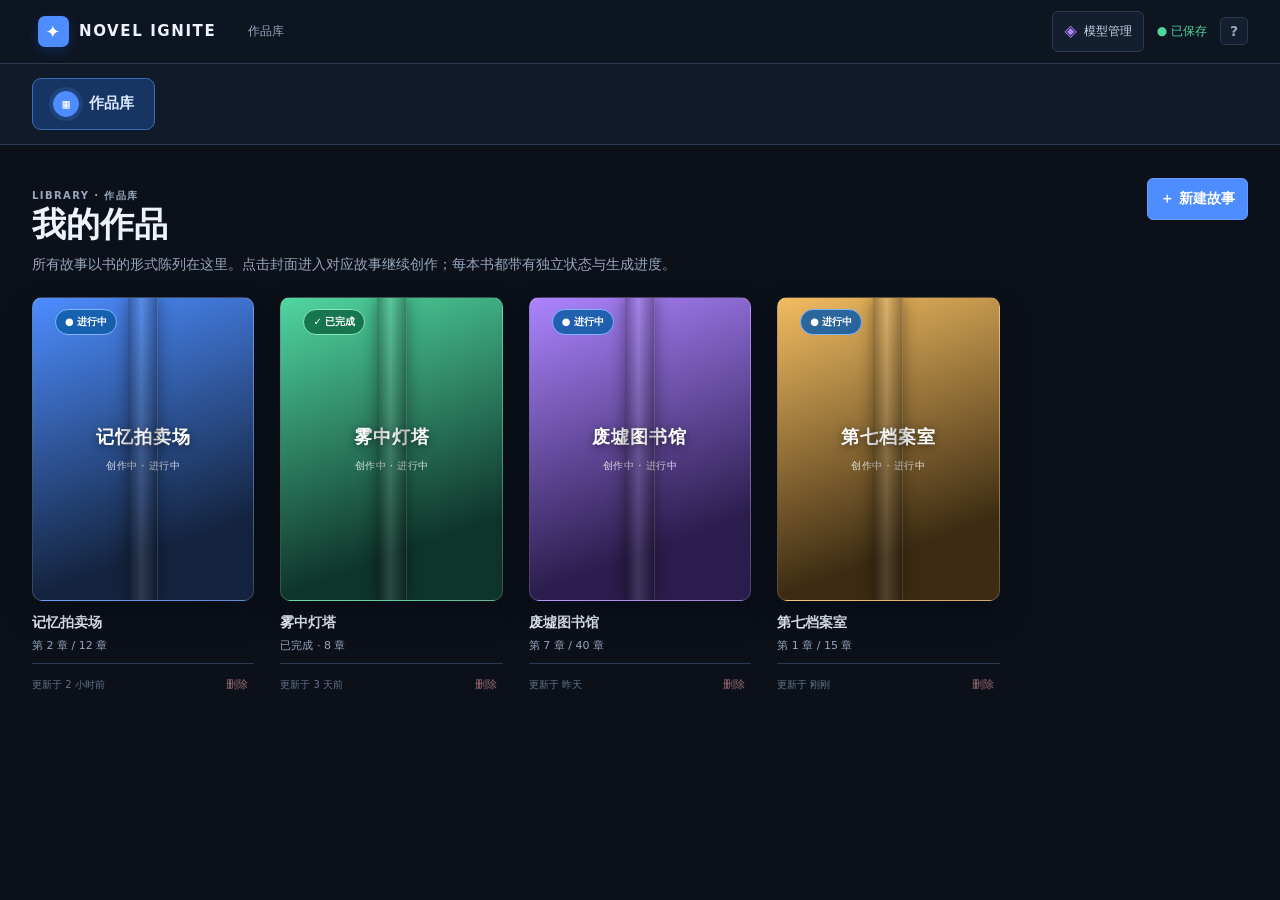
==== prototype/index.html @ aa2e162f "优化实体书分页：调整字符容量计算匹配放大后的书页尺寸" ====
<!doctype html>
<html lang="zh-CN">
<head>
  <meta charset="utf-8">
  <meta name="viewport" content="width=device-width, initial-scale=1">
  <meta name="color-scheme" content="dark">
  <title>Novel Ignite · MVP 交互原型</title>
  <link rel="stylesheet" href="styles.css?v=20260816ai">
  <style>
    /* Paper book critical layout: kept inline so legacy stylesheet rules cannot collapse it. */
    #book .paper-book{position:relative;width:1320px!important;height:930px!important;max-width:none!important;perspective:1400px;font-size:var(--bs-font-size,19px);line-height:var(--bs-line-height,1.8);font-family:var(--bs-font-family,"Songti SC",serif);user-select:none;background:#151a21}
    #book .book-shell{padding:32px!important;width:auto!important;box-sizing:border-box!important}
    #book .book-stage{width:100%!important;display:flex;flex-direction:column;align-items:center;gap:18px;min-width:0}
    .book-page-left,.book-page-right{position:absolute;top:0;bottom:0;width:50%;overflow:hidden;cursor:pointer;box-shadow:0 0 18px rgba(0,0,0,.18)}
    .book-page-left{left:0;background:linear-gradient(90deg,var(--paper-edge),var(--paper) 26%);border-radius:4px 0 0 4px}
    .book-page-right{right:0;background:linear-gradient(270deg,var(--paper-edge),var(--paper) 26%);border-radius:0 4px 4px 0}
    .book-spine{position:absolute;left:50%;top:0;bottom:0;width:30px;transform:translateX(-50%);z-index:5;background:linear-gradient(90deg,rgba(0,0,0,.28),rgba(255,255,255,.10) 46%,rgba(0,0,0,.28));box-shadow:0 0 16px rgba(0,0,0,.4);pointer-events:none}
    .book-flip{position:absolute;top:0;bottom:0;left:50%;width:50%;transform-origin:left center;transform-style:preserve-3d;opacity:0;pointer-events:none;z-index:6;overflow:hidden;border-radius:0 4px 4px 0}
    .book-flip.flip-next,.book-flip.flip-prev{opacity:1}.book-flip.turning{transition:transform .95s cubic-bezier(.32,.1,.18,1)}.book-flip.flip-next.turning{transform:rotateY(-178deg)}.book-flip.flip-prev.turning{transform:rotateY(178deg)}
    .book-flip .flip-front,.book-flip .flip-back{position:absolute;inset:0;backface-visibility:hidden;-webkit-backface-visibility:hidden}.book-flip .flip-back{transform:rotateY(180deg);background:var(--paper);box-shadow:inset 0 0 40px rgba(0,0,0,.12)}
    .sheet-page{position:relative;height:100%;box-sizing:border-box;padding:96px 54px 56px;color:var(--ink);background:radial-gradient(circle at 18% 24%,var(--halo) 0,transparent 42%),radial-gradient(circle at 82% 78%,var(--halo) 0,transparent 40%),repeating-linear-gradient(0deg,rgba(0,0,0,.012) 0 1px,transparent 1px 3px),var(--paper);overflow:hidden;white-space:normal}
    .sheet-page p{margin:0;white-space:pre-wrap;word-break:break-word}.sheet-page.chapter-page{display:flex;flex-direction:column;align-items:center;justify-content:center;text-align:center;gap:16px}.sheet-page.chapter-page .page-chapter-no{font-size:14px;letter-spacing:6px;color:var(--accent)}.sheet-page.chapter-page h1{font-size:34px;margin:0;font-family:"KaiTi","STKaiti","Songti SC",serif;letter-spacing:3px}.sheet-page.prose-page h4.page-scene-title{margin:0 0 4px;font-size:1.05em;color:var(--accent);letter-spacing:2px}.sheet-page.prose-page p.page-scene-sub{margin:0 0 18px;font-size:.8em;opacity:.75}.sheet-page.prose-page>p{text-indent:2em;text-align:justify}
    .sheet-page.book-blank,.sheet-page.book-empty{display:flex;align-items:center;justify-content:center;text-align:center;padding:48px;font-size:15px;opacity:.75}
    @media (max-width:1180px){.paper-book{width:1140px!important;height:840px!important}}@media (max-width:980px){.paper-book{width:92vw!important;height:calc(92vw * .705)}}
    /* Refined paper-book experience: visually independent from the app's dark workspace. */
    #book .book-layout{--paper:#f5eedc;--paper-deep:#dfcfac;--paper-edge:#cbb88e;--paper-ink:#3e3323;--paper-accent:#8c6841;--paper-shadow:rgba(46,32,16,.30);display:grid;grid-template-columns:208px minmax(0,1fr);gap:28px;align-items:start;max-width:1860px;margin:0 auto;padding:12px 4px 36px}
    #book .book-layout.theme-parch{--paper:#ead4aa;--paper-deep:#d6b77f;--paper-edge:#b89258;--paper-ink:#47331d;--paper-accent:#87582b}
    #book .book-layout.theme-rice{--paper:#fbf8ef;--paper-deep:#e9e2d1;--paper-edge:#d5cbb5;--paper-ink:#3d3930;--paper-accent:#81735f}
    #book .book-layout.theme-celadon{--paper:#e8efe5;--paper-deep:#d2dfd2;--paper-edge:#afc6b3;--paper-ink:#2f4038;--paper-accent:#577665}
    #book .book-layout.theme-night{--paper:#202938;--paper-deep:#151d2a;--paper-edge:#39485c;--paper-ink:#e3e8f0;--paper-accent:#9eb5ce}
    #book .book-toc{position:sticky;top:18px;background:linear-gradient(135deg,var(--paper),var(--paper-deep));color:var(--paper-ink);border:3px double var(--paper-accent);border-radius:5px;padding:18px 14px;box-shadow:5px 8px 20px var(--paper-shadow),inset 0 0 28px rgba(119,87,41,.10)}
    #book .book-toc-head{display:flex;align-items:center;justify-content:space-between;border-bottom:1px solid color-mix(in srgb,var(--paper-accent) 65%,transparent);padding:2px 4px 12px;margin-bottom:8px;font-family:"KaiTi","STKaiti","Songti SC",serif}#book .book-toc-head span{font-size:21px;letter-spacing:8px;font-weight:700;color:var(--paper-accent)}#book .book-toc-head b,#book .book-toc-foot{color:var(--paper-ink);opacity:.7}
    #book .book-toc-list{max-height:calc(100vh - 270px);overflow:auto}#book .book-toc-row{display:flex;gap:7px;width:100%;padding:10px 3px;background:transparent;border:0;border-bottom:1px dashed color-mix(in srgb,var(--paper-accent) 50%,transparent);color:var(--paper-ink);font-family:"KaiTi","STKaiti","Songti SC",serif;text-align:left;cursor:pointer}#book .book-toc-row:hover{background:color-mix(in srgb,var(--paper-accent) 10%,transparent)}#book .book-toc-title{font-size:14px;overflow:hidden;text-overflow:ellipsis;white-space:nowrap}#book .book-toc-no,#book .book-toc-dot{color:var(--paper-accent)}
    #book .book-stage{display:flex;flex-direction:column;align-items:center;gap:18px;min-width:0;width:100%}#book .book-shell{padding:32px!important;background:linear-gradient(160deg,#1c2740,#101829)!important;border:1px solid #2b3a51!important;border-radius:16px!important;box-shadow:0 24px 60px rgba(0,0,0,.55),inset 0 1px 0 rgba(255,255,255,.05)!important;box-sizing:border-box!important;width:100%!important}
    #book .paper-book{position:relative;width:1320px!important;height:930px!important;max-width:none!important;perspective:1400px;font-size:var(--bs-font-size,19px);line-height:var(--bs-line-height,1.8);font-family:var(--bs-font-family,"Songti SC",serif);user-select:none;background:#151a21}#book .book-page-left,#book .book-page-right{position:absolute;top:0;bottom:0;width:50%;overflow:hidden;cursor:pointer;box-shadow:0 0 24px rgba(0,0,0,.2)}#book .book-page-left{left:0;background:linear-gradient(90deg,var(--paper-edge),var(--paper) 22%);border-radius:7px 0 0 7px}#book .book-page-right{right:0;background:linear-gradient(270deg,var(--paper-edge),var(--paper) 22%);border-radius:0 7px 7px 0}
    #book .book-spine{position:absolute;z-index:4;left:50%;top:0;bottom:0;width:38px;transform:translateX(-50%);background:linear-gradient(90deg,rgba(51,35,16,.50),rgba(255,255,255,.18) 48%,rgba(51,35,16,.50));box-shadow:0 0 16px rgba(0,0,0,.45);pointer-events:none}
    #book .sheet-page{height:100%;box-sizing:border-box;padding:104px 62px 70px;color:var(--paper-ink);background:radial-gradient(ellipse at 18% 12%,rgba(255,255,255,.72),transparent 38%),radial-gradient(ellipse at 82% 86%,rgba(157,122,69,.10),transparent 42%),repeating-linear-gradient(0deg,rgba(111,84,41,.026) 0 1px,transparent 1px 4px),var(--paper);overflow:hidden}#book .book-page-left .sheet-page{background:radial-gradient(ellipse at 82% 12%,rgba(255,255,255,.62),transparent 38%),radial-gradient(ellipse at 18% 86%,rgba(157,122,69,.12),transparent 42%),repeating-linear-gradient(0deg,rgba(111,84,41,.026) 0 1px,transparent 1px 4px),var(--paper)}#book .sheet-page p{margin:0;white-space:pre-wrap;word-break:break-word}#book .sheet-page.prose-page>p{text-indent:2em;text-align:justify;letter-spacing:.015em}#book .sheet-page.chapter-page{display:flex;align-items:center;justify-content:center;flex-direction:column;text-align:center;gap:18px}#book .sheet-page.chapter-page h1{font-family:"KaiTi","STKaiti","Songti SC",serif;font-size:38px;letter-spacing:6px;color:var(--paper-ink)}#book .page-chapter-no,#book .page-scene-title{color:var(--paper-accent)}
    #book .book-flip{position:absolute;right:0;bottom:0;left:auto;top:auto;width:0;height:0;z-index:8;opacity:0;pointer-events:none;border-style:solid;border-width:0 0 0 0;border-color:transparent;filter:drop-shadow(-10px -8px 10px rgba(0,0,0,.28))}#book .book-flip.flip-next{opacity:1;border-width:0 0 0 0}#book .book-flip.flip-prev{opacity:1;left:0;right:auto}#book .book-flip.turning{animation:paper-corner-next .62s ease-out forwards}#book .book-flip.flip-prev.turning{animation:paper-corner-prev .62s ease-out forwards}@keyframes paper-corner-next{0%{border-width:0 0 0 0;opacity:0}25%{border-width:0 0 105px 135px;border-color:transparent transparent var(--paper-deep) transparent;opacity:1}100%{border-width:0 0 0 0;opacity:0}}@keyframes paper-corner-prev{0%{border-width:0 0 0 0;opacity:0}25%{border-width:0 135px 105px 0;border-color:transparent transparent var(--paper-deep) transparent;opacity:1}100%{border-width:0 0 0 0;opacity:0}}
    #book .book-indicator{color:#aebdca;font-size:13px}#book .book-nav{display:flex;gap:12px}#book .book-settings{width:min(1600px,100%);box-sizing:border-box;display:flex;flex-wrap:wrap;justify-content:center;gap:12px 22px;padding:15px 18px;border:1px solid #35465b;background:#121c2a;border-radius:12px}#book .book-setting-row{display:flex;align-items:center;gap:8px}#book .book-setting-row>span{color:#a8b9c9;font-size:12px}#book .book-opt-group{display:flex;gap:3px;padding:3px;background:#0d1520;border:1px solid #344254;border-radius:7px}#book .book-opt-group button{border:0;border-radius:5px;background:transparent;color:#b7c4d0;padding:5px 9px;cursor:pointer}#book .book-opt-group button.active{background:#35669e;color:#fff}
    @media(max-width:1050px){#book .book-layout{grid-template-columns:1fr}#book .book-toc{position:static}#book .paper-book{height:calc(min(100vw - 80px,1515px) * .693)}}
  </style>
</head>
<body>
  <div class="app-shell">
    <header class="topbar">
      <div class="topbar-left">
        <button class="brand" type="button" data-nav="works" aria-label="Novel Ignite 首页"><span class="brand-mark">✦</span><span>NOVEL IGNITE</span></button>
        <div class="crumb" id="crumb"><span>作品库</span></div>
      </div>
      <div class="top-actions"><button class="model-shortcut" type="button" data-nav="models"><span>◈</span>模型管理</button><span class="save-state" id="save-state">● 已保存</span><button class="icon-button" type="button" aria-label="帮助" data-toast="本原型演示作品库、作者确认、顺序生成与状态更新；所有内容均为模拟数据。">?</button></div>
    </header>

    <nav class="stepbar library-only" id="stepbar" aria-label="创作流程">
      <button class="step active" type="button" data-nav="works"><span>▦</span><b>作品库</b></button><i class="flow-arrow">→</i>
      <button class="step flow-step" type="button" data-nav="idea"><span>1</span><b>创意</b></button><i class="flow-arrow">→</i>
      <button class="step flow-step" type="button" data-nav="concept"><span>2</span><b>概念</b></button><i class="flow-arrow">→</i>
      <button class="step flow-step" type="button" data-nav="blueprint"><span>3</span><b>蓝图</b></button><i class="flow-arrow">→</i>
      <button class="step flow-step" type="button" data-nav="chapters"><span>4</span><b>章节</b></button><i class="flow-arrow">→</i>
      <button class="step flow-step" type="button" data-nav="workspace"><span>5</span><b>工作台</b></button><i class="flow-arrow">→</i>
      <button class="step flow-step" type="button" data-nav="read"><span>6</span><b>阅读</b></button><i class="flow-arrow">→</i>
      <button class="step flow-step" type="button" data-nav="cover" data-skip="1" title="可跳过，可随时补充"><span>7</span><b>封面</b></button><i class="flow-arrow">→</i>
      <button class="step flow-step" type="button" data-nav="book"><span>8</span><b>实体书</b></button>
    </nav>

    <main class="main-area">

      <div class="screens">
        <section class="screen active" id="works">
          <div class="page-heading"><div><p class="eyebrow">LIBRARY · 作品库</p><h1>我的作品</h1><p>所有故事以书的形式陈列在这里。点击封面进入对应故事继续创作；每本书都带有独立状态与生成进度。</p></div><div class="heading-actions"><button class="primary-button" type="button" id="new-book">＋ 新建故事</button></div></div>
          <div class="book-grid" id="book-grid"></div>
        </section>

        <section class="screen" id="idea">
          <div class="page-heading"><div><p class="eyebrow">STEP 01 · AUTHOR INTENT</p><h1>创作意图</h1><p>写下主题、冲突、人物、世界或任何尚未成形的片段。原始创意会始终保留，AI 只能在其基础上提出建议。</p></div><div class="heading-actions" id="idea-actions"><button class="config-button" type="button" data-config>⚙ 生成设置</button><button class="primary-button" type="button" id="generate-concept">AI生成概念 <span>→</span></button></div></div>
          <div class="idea-layout">
            <article class="idea-card panel"><div class="card-header"><div><h2>你的创作意图</h2><p id="idea-status">一句话也好，一页设想也好。</p></div><span class="tag" id="idea-tag">作者原文 · 可编辑</span></div>
              <textarea id="idea-input" maxlength="2000" placeholder="一句话也好，一页设想也好。例如：一个老木匠独自住在沙漠边缘，每天雕刻一座永远不会响的钟……" aria-label="创作意图"></textarea>
              <div class="input-footer"><span id="idea-count">69 / 2,000</span><button class="write-tips-button" type="button" id="show-write-tips">✍ 写法提示</button></div>
              <div class="idea-actions"><p><span class="info-dot">i</span>后续 AI 生成不会覆盖这段原始创意。</p></div>
            </article>
            <aside class="tips-panel panel"><p class="eyebrow">创作提示</p><h3>不知道如何开头？</h3><div class="prompt-tip"><span>◎</span><p>“一位角色最害怕失去什么？”</p></div><div class="prompt-tip"><span>◎</span><p>“这个世界中最不寻常的规则是什么？”</p></div><div class="prompt-tip"><span>◎</span><p>“故事结尾要留下怎样的余韵？”</p></div><div class="privacy-note"><span>◈</span><p><b>作者掌控</b><br>AI 输出均为候选，需明确确认或应用后才会成为故事事实。</p></div></aside>
          </div>
        </section>

        <section class="screen" id="concept">
          <div class="page-heading"><div><p class="eyebrow">STEP 02 · STORY CONCEPT</p><h1>故事概念</h1><p>AI 对原始意图给出的结构化候选。编辑、锁定你在意的字段，再确认进入全局蓝图。</p></div><div class="heading-actions"><button class="config-button" type="button" data-config>⚙ 生成设置</button><button class="secondary-button" type="button" id="re-generate-concept" data-loading="重新生成概念">↻ 重新生成</button><button class="primary-button" type="button" id="confirm-concept">确认概念并生成蓝图 →</button></div></div>
          <div class="candidate-banner"><span>✦</span><div><b id="concept-version">AI 候选 · v1</b><small id="concept-stage-note">由配置模型生成 · 尚未确认</small></div><button class="text-button" type="button" data-toast="候选版本已保留。原型中可直接编辑字段后确认。">查看生成记录</button></div>
          <div class="concept-grid"><article class="panel"><div class="section-title"><h2>基础信息</h2><span>可编辑 · 可锁定</span></div><div class="field-grid"><label class="form-field"><span>故事类型<button class="lock" type="button">🔓 锁定</button></span><input id="concept-genre" placeholder="点击「AI生成概念」后由模型生成" /></label><label class="form-field"><span>叙事视角<button class="lock" type="button">🔓 锁定</button></span><input id="concept-viewpoint" placeholder="由模型根据创意生成" /></label><label class="form-field"><span>写作风格</span><input id="concept-style" placeholder="由模型根据创意生成" /></label><label class="form-field"><span>预计长度</span><input id="concept-length" placeholder="由模型根据创意生成" /></label></div></article><article class="panel concept-summary"><div class="section-title"><h2>故事简介</h2><span class="tag purple">建议</span></div><textarea id="concept-summary" placeholder="AI 将根据你的创意生成故事简介。"></textarea></article><article class="panel"><div class="section-title"><h2>核心主题</h2><button class="lock" type="button">🔓 锁定</button></div><p id="concept-theme" class="editable-copy" contenteditable="true"></p></article><article class="panel"><div class="section-title"><h2>主要冲突与卖点</h2><span class="tag">结构化建议</span></div><ul id="concept-selling-points" class="check-list"></ul></article></div>
        </section>

        <section class="screen" id="blueprint">
          <div class="page-heading"><div><p class="eyebrow">STEP 03 · STORY BLUEPRINT</p><h1>故事蓝图</h1><p>全局稳定设定与当前 Living State 分层展示。静态设定不会被章节计划或未来内容伪装成事实。</p></div><div class="heading-actions"><span id="blueprint-stage-note" class="tag purple">AI 候选 · 尚未确认</span><button class="config-button" type="button" data-config>⚙ 生成设置</button><button class="secondary-button" type="button" id="generate-blueprint">↻ 生成候选</button><button class="primary-button" type="button" id="confirm-blueprint">确认蓝图并规划章节 →</button><button class="primary-button" type="button" id="to-chapters" style="display:none">进入章节规划 →</button></div></div>
          <div class="blueprint-layout"><nav class="blueprint-nav panel"><p>STORY BLUEPRINT</p><button class="blueprint-tab active" type="button" data-blueprint="characters">人物 <span>3</span></button><button class="blueprint-tab" type="button" data-blueprint="world">世界 <span>4</span></button><button class="blueprint-tab" type="button" data-blueprint="timeline">初始时间线 <span>3</span></button><button class="blueprint-tab" type="button" data-blueprint="arc">故事弧 <span>3</span></button><hr><small>动态状态 · 独立投影</small><button class="blueprint-tab" type="button" data-blueprint="living">Living State <span class="green-dot">●</span></button></nav>
            <div class="blueprint-content" id="blueprint-content"></div>
          </div>
        </section>

        <section class="screen" id="chapters">
          <div class="page-heading"><div><p class="eyebrow">STEP 04 · CHAPTER PLAN</p><h1>章节规划</h1><p>章节是故事状态的版本节点。现在只激活第 1 章，后续章节可查看雏形但不能跳跃写作。</p></div><div class="heading-actions"><span id="chapter-plan-note" class="tag purple">等待蓝图确认</span><button class="config-button" type="button" data-config>⚙ 生成设置</button><button class="secondary-button" type="button" id="generate-chapter-plan">↻ 生成章节雏形</button><button class="primary-button" type="button" id="open-workspace">进入当前章节工作台 →</button></div></div>
          <div class="chapter-summary"><div><b>12 章</b><span>·</span>第一阶段「身份谜题」</div><div><span class="tag blue">第 1 章已激活</span><span class="tag">后序章节可演化</span></div></div>
          <div class="chapter-grid" id="chapter-grid"></div>
          <div class="rule-callout"><span>i</span><p><b>顺序保护：</b>第 1 章完成、Chapter Delta 经作者确认后，系统才会构建第 2 章的 State Snapshot 并激活它。雏形计划不是已发生的事实。</p></div>
        </section>

        <section class="screen" id="workspace">
          <div class="workspace-heading"><div><p class="eyebrow">STEP 05 · CHAPTER WORKSPACE</p><div class="title-with-actions"><h1>Chapter · 章节工作台</h1><button class="primary-button" type="button" id="complete-chapter">一键生成整个章节</button><button class="config-button" type="button" data-config>⚙ 生成设置</button></div><p>在一个页面中完成 Context、Scene、Beat、正文、Delta 和状态检查。</p></div></div>
          <div class="workspace-grid"><aside class="scene-rail panel"><div class="rail-head"><b>CHAPTER</b><span class="tag blue">未解锁</span><h3>章节工作台</h3><p>进入当前章节后显示真实目标。</p></div><div class="scene-items" id="scene-items"></div><div class="rail-footer"><button class="text-button" type="button" id="show-context">▣ 查看 Chapter Context</button></div></aside>
            <section class="editor-panel panel"><div class="editor-meta"><span>Chapter / <b id="active-scene-label">Scene</b></span><span id="editor-status" class="tag blue">等待加载</span></div><div id="scene-content"></div></section>
            <aside class="status-rail panel"><div class="status-title"><div><p>STORY STATE</p><h3>当前状态</h3></div><button class="icon-button" type="button" id="open-state" aria-label="展开状态">↗</button></div><div class="state-status"><span class="ok">✓</span><div><b>State Snapshot</b><small id="snapshot-status">有效 · Chapter 01 入口</small></div></div><div class="state-status"><span class="ok">✓</span><div><b>Scene 进度</b><small id="scene-status">尚无场景计划</small></div></div><div class="state-status"><span class="warn">!</span><div><b>候选 Delta</b><small id="delta-count">0 条 · 待确认</small></div></div><div class="state-status"><span class="warn">!</span><div><b>一致性检查</b><small id="issue-count">0 条提醒 · 不阻止写作</small></div></div><button class="full-width secondary-button" type="button" id="open-state-full">展开全局状态</button><div class="generation-note"><span>◈</span>AI 仅使用当前章快照、已确认设定与前序正文；未来章节不会进入上下文。</div></aside>
          </div>
        </section>

        <section class="screen" id="read">
          <div class="read-heading"><div><p class="eyebrow">STEP 06 · NOVEL READER</p><div class="title-with-actions"><h1 id="read-title">小说阅读</h1><span id="read-status" class="tag blue">已完成 · 全书完结</span><button class="config-button" type="button" data-config>⚙ 生成设置</button></div><p>连贯阅读完整小说。左侧为章节列表，右侧为正文；Scene 作为「节」导航。</p></div></div>
          <div class="reader-grid">
            <aside class="reader-toc panel">
              <div class="reader-toc-head"><p>目录</p><b id="reader-chapter-count"></b></div>
              <div class="reader-toc-list" id="reader-toc-list"></div>
              <div class="reader-toc-foot"><span>✦</span>全书已完成，可自由翻阅。</div>
            </aside>
            <section class="reader-content panel" id="reader-content"></section>
          </div>
        </section>

        <section class="screen" id="cover">
          <div class="page-heading"><div><p class="eyebrow">STEP 07 · COVER &amp; ILLUSTRATION</p><h1>封面与插画</h1><p>为作品生成封面与章节插画。此步骤可跳过，也可在任意阶段随时补充。</p></div><div class="heading-actions"><span class="tag purple">可跳过 · 可补充</span></div></div>
          <div class="cover-layout">
            <div class="cover-preview panel" id="cover-preview">
              <div class="cover-front">
                <p class="cover-eyebrow">NOVEL IGNITE</p>
                <h2 id="cover-title">未命名作品</h2>
                <p class="cover-author" id="cover-author">封面与插画 · 待生成</p>
              </div>
            </div>
            <aside class="cover-note panel">
              <h3>封面与插画 · 已预留</h3>
              <p>此步骤已留出空位，暂未接入生成能力。后续将支持：AI 生成封面、章节插画、书脊与封底排版。</p>
              <p>当前展示书名占位封面。可在完成阅读后随时回到此处补充，不影响创作闭环。</p>
              <div class="cover-hint"><span>◈</span><b>设计约束：</b>封面与插画仅作展示与导出版，不会进入正文或设定上下文。</div>
            </aside>
          </div>
        </section>

        <section class="screen" id="book">
          <div class="book-heading"><div><p class="eyebrow">STEP 08 · PAPER BOOK</p><div class="title-with-actions"><h1 id="book-title">实体书阅读</h1><span id="book-status" class="tag blue">纸书模式</span></div><p>以纸质书的形态逐页阅读。点击书页两侧或方向键翻页，底部可调整字号、行距、字体与纸面。</p></div></div>
          <div class="book-layout">
            <aside class="book-toc panel">
              <div class="book-toc-head"><span>目 录</span><b id="book-toc-count"></b></div>
              <div class="book-toc-list" id="book-toc-list"></div>
              <div class="book-toc-foot">✦ 点击章节跳转阅读</div>
            </aside>
            <section class="book-stage">
              <div class="book-shell">
                <div class="paper-book" id="paper-book">
                  <div class="book-page-left" id="book-page-left"></div>
                  <div class="book-page-right" id="book-page-right"></div>
                  <div class="book-spine"></div>
                  <div class="book-flip" id="book-flip"></div>
                </div>
                <div class="book-indicator">第 <b id="book-page-no">1</b> / <span id="book-page-total">0</span> 页</div>
                <div class="book-nav">
                  <button class="secondary-button" type="button" id="book-prev">◀ 上一页</button>
                  <button class="primary-button" type="button" id="book-next">下一页 ▶</button>
                </div>
              </div>
              <div class="book-settings panel" id="book-settings">
                <div class="book-setting-row"><span>字号</span><div class="book-opt-group" data-setting="fontSize"><button type="button" data-v="16">小</button><button type="button" data-v="19" class="active">中</button><button type="button" data-v="22">大</button><button type="button" data-v="25">特大</button></div></div>
                <div class="book-setting-row"><span>行距</span><div class="book-opt-group" data-setting="lineHeight"><button type="button" data-v="1.5">紧凑</button><button type="button" data-v="1.8" class="active">标准</button><button type="button" data-v="2.1">宽松</button></div></div>
                <div class="book-setting-row"><span>字体</span><div class="book-opt-group" data-setting="fontFamily"><button type="button" data-v="serif" class="active">宋体</button><button type="button" data-v="kai">楷体</button><button type="button" data-v="fang">仿宋</button><button type="button" data-v="hei">黑体</button></div></div>
                <div class="book-setting-row"><span>纸面</span><div class="book-opt-group" data-setting="theme"><button type="button" data-v="xuan" class="active">宣纸</button><button type="button" data-v="parch">羊皮</button><button type="button" data-v="rice">米白</button><button type="button" data-v="celadon">青瓷</button><button type="button" data-v="night">暗夜</button></div></div>
              </div>
            </section>
          </div>
        </section>

        <section class="screen" id="models">
          <div class="page-heading"><div><p class="eyebrow">MODEL CONTROL CENTER</p><h1>模型管理</h1><p>在服务端集中维护 OpenAI Chat Completions 兼容模型。浏览器只保存显示状态，真实密钥永不返回前端。</p></div><div class="heading-actions"><button class="secondary-button" type="button" id="add-model">＋ 添加模型配置</button><button class="primary-button" type="button" id="save-models">保存路由策略</button></div></div>
          <div class="model-notice"><span>◈</span><p><b>安全边界：</b>真实实现中 API Key 仅由服务端环境读取；生成记录保存参数快照、上下文引用与输出摘要，不保存完整提示词或正文。</p></div>
          <div class="model-layout"><section class="models-list panel"><div class="section-title"><h2>可用模型</h2><span class="tag green">3 已启用</span></div><div id="model-cards"></div></section><aside class="model-routing panel"><div class="section-title"><h2>任务路由</h2><span class="tag">默认策略</span></div><p>不同任务可选择模型；作者在每次生成前仍可临时覆盖。</p><label class="form-field"><span>Story Concept / Blueprint</span><select><option>DeepSeek V4 Flash</option><option>Agnes 2.5 Flash</option><option>Grok 4.5</option></select></label><label class="form-field"><span>Scene / Beat 正文</span><select><option>DeepSeek V4 Flash</option><option>Agnes 2.5 Flash</option><option>Grok 4.5</option></select></label><label class="form-field"><span>State Delta / 一致性检查</span><select><option>Agnes 2.5 Flash</option><option>DeepSeek V4 Flash</option><option>Grok 4.5</option></select></label><div class="routing-foot"><span>i</span>配置测试失败时，原文与已确认事实不受影响；任务会标记失败并可重试。</div></aside></div>
        </section>
      </div>
    </main>
  </div>

  <div class="modal-backdrop" id="state-modal" hidden style="display:none"><section class="state-modal panel" role="dialog" aria-modal="true" aria-labelledby="state-modal-title"><button class="modal-close icon-button" type="button" aria-label="关闭状态面板">×</button><div class="modal-heading"><p class="eyebrow">LIVING STATE · 当前章节入口</p><h2 id="state-modal-title">全局故事状态</h2><p>只展示在本章开始前已经成立的事实；计划事件与候选变化会明确区分。</p></div><div class="state-modal-grid"><div class="state-fact"><b>正在加载故事状态…</b><p>进入工作台后，此面板将由真实 Chapter Snapshot 与 Chapter Events 填充。</p></div></div><div class="modal-foot"><span class="tag purple">Delta 状态加载中</span><button class="primary-button modal-close" type="button">返回工作台</button></div></section></div>
  <div class="modal-backdrop" id="history-modal" hidden style="display:none"><section class="history-modal panel" role="dialog" aria-modal="true" aria-labelledby="history-title"><button class="icon-button" type="button" aria-label="关闭履历面板" data-close-history>×</button><div class="modal-heading"><p class="eyebrow">VERSION HISTORY</p><h2 id="history-title">更新履历</h2><p id="history-subtitle"></p></div><div class="history-list" id="history-list"></div></section></div>
  <div class="modal-backdrop" id="confirm-modal" hidden style="display:none"><section class="confirm-modal panel" role="dialog" aria-modal="true" aria-labelledby="confirm-title"><h2 id="confirm-title">删除作品</h2><p id="confirm-text"></p><div class="confirm-actions"><button class="secondary-button" type="button" data-close-confirm>取消</button><button class="danger-button" type="button" id="confirm-delete">确认删除</button></div></section></div>
  <div class="modal-backdrop" id="title-modal" hidden style="display:none"><section class="config-modal panel" role="dialog" aria-modal="true" aria-labelledby="title-modal-title"><button class="icon-button" type="button" aria-label="关闭书名编辑" data-close-title>×</button><div class="modal-heading"><p class="eyebrow">WORK TITLE</p><h2 id="title-modal-title">修改作品名</h2><p>书名会在 Concept 确认后由 AI 自动生成，可随时手动修改；修改会同步到顶部与作品库。</p></div><div class="config-fields"><label class="form-field"><span>作品名</span><input type="text" id="title-input" maxlength="200" placeholder="输入书名"></label></div><div class="modal-foot"><span class="tag purple">1–200 字</span><div class="confirm-actions"><button class="secondary-button" type="button" data-close-title>取消</button><button class="primary-button" type="button" id="save-title">保存书名</button></div></div></section></div>
  <div class="modal-backdrop" id="config-modal" hidden style="display:none"><section class="config-modal panel" role="dialog" aria-modal="true" aria-labelledby="config-title"><button class="icon-button" type="button" aria-label="关闭生成设置" data-close-config>×</button><div class="modal-heading"><p class="eyebrow">AI GENERATION SETTINGS</p><h2 id="config-title">AI 生成设置</h2><p>配置生成时使用的模型、随机度与推理强度。配置对所有生成任务生效，可在每次生成前再次调整。</p></div><div class="config-fields"><label class="form-field"><span>AI 大模型</span><select id="config-model"><option>DeepSeek V4 Flash</option><option>Agnes 2.5 Flash</option><option>Grok 4.5</option><option>Qwen3.6 Abliterated 27B (Ollama)</option></select></label><label class="form-field"><span>Temperature（随机度）<b id="config-temp-value">0.7</b></span><input type="range" id="config-temp" min="0" max="1.5" step="0.1" value="0.7"></label><label class="form-field"><span>推理强度</span><select id="config-reasoning"><option value="low">低 · 更快，适合续写与填充</option><option value="medium" selected>中 · 平衡</option><option value="high">高 · 更慢，适合复杂策划</option></select></label></div><div class="config-note"><span>i</span>真实实现中，这些参数会随生成任务记录为参数快照，用于复现与审计；API Key 仍仅由服务端持有。</div><div class="modal-foot"><span class="tag purple">当前配置：默认</span><div class="confirm-actions"><button class="secondary-button" type="button" data-close-config>取消</button><button class="primary-button" type="button" id="save-config">保存配置</button></div></div></section></div>
  <div class="modal-backdrop" id="tips-modal" hidden style="display:none"><section class="tips-modal panel" role="dialog" aria-modal="true" aria-labelledby="tips-title"><button class="icon-button" type="button" aria-label="关闭写法提示" data-close-tips>×</button><div class="modal-heading"><p class="eyebrow">HOW TO WRITE YOUR IDEA</p><h2 id="tips-title">如何完整描述一个创意</h2><p>描述越完整，AI 生成的故事概念就越贴合你的设想。构思阶段不做任何限制，以下维度帮你组织一段高质量的创意。</p></div><div class="tips-content"><article class="tips-block"><h3>① 结构：一段创意应包含什么</h3><ul><li><b>主题</b>：故事在讨论什么，例如“记忆是否定义身份”。</li><li><b>核心冲突</b>：主角面临的选择或对抗，例如“找回真相 vs 保护现在的自己”。</li><li><b>人物</b>：主角是谁，他/她最渴望或最恐惧什么。</li><li><b>背景</b>：世界规则与时代，例如“近未来，记忆可以被交易”。</li><li><b>写作目的</b>：你希望读者获得什么感受或思考。</li></ul></article><article class="tips-block"><h3>② 风格参考：你希望哪种类型</h3><div class="tips-tags"><span>悬疑</span><span>恐怖</span><span>玄幻</span><span>科幻</span><span>都市</span><span>奇幻</span><span>武侠</span><span>言情</span></div><p>可以写“带有悬疑元素的温情故事”，也可以只给一个方向；没有固定模板，以上仅供参考。</p></article><article class="tips-block"><h3>③ 语言基调：怎么说</h3><div class="tips-grid"><span>诙谐幽默</span><span>冷静深沉</span><span>诗意抒情</span><span>凌厉明快</span><span>克制疏离</span><span>口语化</span></div><p>例如“语言诙谐幽默”“基调冷静克制”，描述得越具体越好。</p></article><article class="tips-block"><h3>④ 描写侧重：过程怎么写</h3><div class="tips-grid"><span>动作</span><span>心理</span><span>环境</span><span>对话</span><span>感官细节</span></div><p>例如“过程着重动作，少写心理”“多些内心独白与情绪变化”。</p></article><div class="tips-example"><b>参考示例</b><p>“近未来，记忆可以被提取与交易。一位失忆的记忆鉴定师发现自己的过去正被分批拍卖。他必须在找回真相与保护好不容易重建的生活之间做出选择。类型偏悬疑，基调冷静克制，过程着重动作与推理，少抒情。”（悬疑 · 科幻）</p></div></div><div class="modal-foot"><span class="tag purple">提示仅用于构思阶段，不构成限制</span><button class="primary-button" type="button" data-close-tips>明白了</button></div></section></div>
  <div class="thinking-overlay" id="thinking-overlay" hidden style="display:none">
    <div class="thinking-box" role="status" aria-live="polite">
      <div class="thinking-anim" aria-hidden="true">
        <span class="t-core"></span>
        <span class="t-ring r1"></span>
        <span class="t-ring r2"></span>
        <span class="t-dot"></span>
      </div>
      <div class="thinking-text" id="thinking-text">AI 正在思考…</div>
      <div class="thinking-sub" id="thinking-sub">正在装配上下文与模型参数</div>
      <div class="thinking-progress" id="thinking-progress" hidden style="display:none">
        <div class="thinking-progress-track"><div class="thinking-progress-bar" id="thinking-progress-bar"></div></div>
        <div class="thinking-progress-text" id="thinking-progress-text"></div>
      </div>
    </div>
  </div>
  <div class="toast" id="toast" role="status" aria-live="polite"></div>
  <script src="app.js?v=20260816ao"></script>
</body>
</html>
---- prototype/styles.css ----
:root{--bg:#0b1019;--shell:#0f1725;--surface:#131e2e;--surface-2:#19263a;--surface-3:#202f45;--line:#2b3a51;--ink:#edf3fc;--muted:#96a7be;--dim:#64748b;--blue:#4d8dff;--blue-soft:#173562;--cyan:#65d5f3;--purple:#ac84ff;--purple-soft:#342657;--green:#50d6a1;--green-soft:#183d38;--amber:#f2bc61;--amber-soft:#44351e;--red:#ff8092;--radius:8px;--shadow:0 18px 40px #03071166}*{box-sizing:border-box}body{margin:0;background:var(--bg);color:var(--ink);font:14px/1.55 Inter,"Microsoft YaHei",system-ui,sans-serif}button,input,textarea,select{font:inherit}button{color:inherit;cursor:pointer}button:focus-visible,input:focus-visible,textarea:focus-visible,select:focus-visible,[contenteditable]:focus-visible{outline:2px solid var(--cyan);outline-offset:2px}.app-shell{min-height:100vh}.main-area{min-width:0}.topbar{height:64px;border-bottom:1px solid var(--line);display:flex;align-items:center;justify-content:space-between;gap:18px;padding:0 32px;background:#0d1521}.topbar-left{display:flex;align-items:center;gap:26px;min-width:0}.brand{display:inline-flex;align-items:center;gap:10px;border:0;background:transparent;color:var(--ink);font-weight:800;font-size:15px;letter-spacing:1.6px;white-space:nowrap;cursor:pointer}.brand:hover{color:#fff}.brand-mark{width:31px;height:31px;display:grid;place-items:center;background:var(--blue);color:#fff;border-radius:7px;font-size:18px;box-shadow:0 4px 12px #1d62e044}.model-shortcut{display:inline-flex;align-items:center;gap:7px;border:1px solid var(--line);background:var(--surface);border-radius:6px;padding:7px 11px;font-size:12px;color:#c9d6e8;white-space:nowrap}.model-shortcut:hover{border-color:#4b70a5;background:var(--surface-2)}.model-shortcut>span{font-size:16px;color:var(--purple)}.crumb{color:var(--muted);font-size:12px;display:flex;align-items:center;gap:9px}.crumb strong{color:var(--ink)}.crumb i{font-style:normal;color:#53627b}.status-dot{color:var(--amber);border:1px solid #624f2b;background:var(--amber-soft);border-radius:99px;padding:1px 7px;font-size:10px}.top-actions{display:flex;gap:13px;align-items:center}.save-state{color:var(--green);font-size:12px}.icon-button{display:grid;place-items:center;width:28px;height:28px;border:1px solid var(--line);background:var(--surface);border-radius:5px;color:var(--muted);font-weight:800}.icon-button:hover{background:var(--surface-2);color:var(--ink)}.stepbar{display:flex;align-items:center;gap:4px;padding:14px 32px;background:#101a29;border-bottom:1px solid var(--line);overflow-x:auto;scrollbar-width:thin}.step{border:1px solid transparent;background:transparent;color:var(--muted);display:flex;gap:10px;align-items:center;padding:12px 20px;border-radius:9px;font-size:15px;white-space:nowrap;transition:.15s}.step.disabled{opacity:.38;cursor:not-allowed;filter:saturate(.4)}.step.disabled:hover{background:transparent;color:var(--muted)}.step span{display:grid;place-items:center;width:26px;height:26px;border-radius:50%;border:1px solid #41536f;font-size:12px;font-family:ui-monospace,monospace}.step b{font-weight:750}.step:hover{background:#1b2a3e;color:var(--ink);border-color:#31445f}.step.active{background:var(--blue-soft);border-color:#3a6cb8;color:#d9e8ff}.step.active span{background:var(--blue);border-color:var(--blue);color:#fff;box-shadow:0 0 0 4px #4d8dff2a}.stepbar>i{font-style:normal;color:#53627b;margin:0 4px}.screens{padding:30px 32px 50px;max-width:1800px;margin:0 auto}.screen{display:none;animation:fade .2s ease}.screen.active{display:block}@keyframes fade{from{opacity:.45;transform:translateY(4px)}to{opacity:1;transform:none}}.hero-copy{max-width:825px;padding:35px 0 26px}.eyebrow{margin:0 0 9px;font-size:10px;letter-spacing:1.4px;color:var(--cyan);font-weight:800}.hero-copy h1,.page-heading h1,.workspace-heading h1{font-size:34px;line-height:1.18;letter-spacing:0;margin:0}.hero-copy>p:last-child,.page-heading p,.workspace-heading p{color:var(--muted);max-width:750px;margin:10px 0 0}.idea-layout{display:grid;grid-template-columns:minmax(0,1fr) 290px;gap:20px}.panel{background:var(--surface);border:1px solid var(--line);border-radius:var(--radius);box-shadow:0 5px 14px #03071120}.idea-card{padding:24px}.card-header,.section-title,.page-heading,.workspace-heading,.heading-actions,.status-title,.chapter-summary{display:flex;align-items:flex-start;justify-content:space-between;gap:14px}.card-header h2,.section-title h2{font-size:17px;margin:0}.card-header p,.section-title>span{color:var(--muted);font-size:12px;margin:3px 0 0}.tag{display:inline-flex;align-items:center;border:1px solid #3c4d65;background:#192536;color:#aebbd0;border-radius:99px;font-size:10px;line-height:1;padding:5px 7px;white-space:nowrap}.tag.blue{border-color:#2c64b2;background:var(--blue-soft);color:#a7c9ff}.tag.purple{border-color:#624ba0;background:var(--purple-soft);color:#d1bdff}.tag.green{border-color:#347b65;background:var(--green-soft);color:#a3f3d3}.idea-card textarea{margin-top:18px;min-height:220px;resize:vertical;width:100%;border:1px solid #385275;border-radius:6px;background:#0e1725;color:var(--ink);padding:16px;line-height:1.75}.input-footer{display:flex;justify-content:space-between;align-items:center;margin-top:9px;color:var(--dim);font-size:11px}.genre-chips{display:flex;gap:6px}.chip{border:1px solid var(--line);border-radius:99px;background:#141f2f;color:var(--muted);padding:3px 8px;font-size:11px}.chip.selected{background:var(--blue-soft);color:#adccff;border-color:#3266ac}.idea-actions{border-top:1px solid var(--line);margin-top:20px;padding-top:16px;display:flex;align-items:center;justify-content:space-between;gap:15px}.idea-actions p{margin:0;color:var(--muted);font-size:12px}.info-dot{display:inline-grid;place-items:center;width:15px;height:15px;border:1px solid var(--cyan);color:var(--cyan);border-radius:50%;margin-right:4px;font-weight:800;font-size:10px}.primary-button,.secondary-button{border-radius:6px;padding:9px 12px;border:1px solid;font-weight:750;white-space:nowrap}.primary-button{background:var(--blue);border-color:#649dff;color:white}.primary-button:hover{background:#6ca2ff}.primary-button:disabled,.secondary-button:disabled{opacity:.55;cursor:not-allowed}.secondary-button{background:#17243a;border-color:#3b5374;color:#bbd2f6}.secondary-button:hover{background:#203351}.tips-panel{padding:20px}.tips-panel h3{font-size:16px;margin:0 0 12px}.prompt-tip{border-top:1px solid var(--line);padding:13px 0;display:flex;gap:10px;align-items:flex-start}.prompt-tip span{color:var(--purple);font-size:17px}.prompt-tip p{margin:0;color:#c0cbdb;font-size:12px}.privacy-note{display:flex;gap:10px;background:#132e31;border:1px solid #285356;margin-top:12px;padding:12px;border-radius:6px}.privacy-note span{color:var(--green)}.privacy-note p{margin:0;font-size:11px;color:#a9d7cf}.page-heading,.workspace-heading{margin:3px 0 22px}.heading-actions{align-items:center;flex-wrap:wrap}.model-select{color:var(--muted);font-size:10px;display:grid;gap:2px}.model-select select{color:#c8d8ed;border:1px solid var(--line);border-radius:5px;padding:7px;background:#111d2d;font-size:12px}.candidate-banner,.model-notice{display:flex;align-items:center;gap:12px;background:#211c3d;border:1px solid #4d3a79;padding:12px 15px;border-radius:7px;margin-bottom:20px}.candidate-banner>span,.model-notice>span{font-size:19px;color:var(--purple)}.candidate-banner b{display:block;font-size:12px;color:#dbcfff}.candidate-banner small{display:block;color:#a597cb;font-size:11px}.text-button{border:0;background:transparent;color:#96bcff;padding:3px 0;font-size:12px}.text-button:hover{text-decoration:underline}.candidate-banner .text-button{margin-left:auto}.concept-grid{display:grid;grid-template-columns:1.05fr .95fr;gap:16px}.concept-grid>.panel{padding:18px;min-height:160px}.field-grid{display:grid;grid-template-columns:repeat(2,minmax(0,1fr));gap:10px;margin-top:14px}.form-field{display:grid;gap:5px;color:var(--muted);font-size:11px}.form-field>span{display:flex;justify-content:space-between}.form-field input,.form-field select,.concept-summary textarea{background:#101a29;color:var(--ink);border:1px solid var(--line);border-radius:5px;padding:9px;width:100%}.lock{border:0;background:transparent;color:var(--amber);font-size:10px;padding:0}.concept-summary textarea{resize:vertical;min-height:115px;line-height:1.65;margin-top:13px}.editable-copy{color:#cfdaeb;line-height:1.8;margin:15px 0 0}.check-list{padding:0;margin:15px 0 0;list-style:none}.check-list li{padding:7px 0;border-top:1px solid var(--line);color:#bfcbdd;font-size:12px}.check-list li:before{content:"✓";color:var(--green);font-weight:900;margin-right:8px}.blueprint-layout{display:grid;grid-template-columns:210px minmax(0,1fr);gap:16px}.blueprint-nav{padding:10px}.blueprint-nav p{font-size:10px;font-weight:800;letter-spacing:1px;color:var(--dim);margin:5px 7px 8px}.blueprint-nav small{font-size:10px;color:var(--dim);padding:0 7px}.blueprint-nav hr{border:0;border-top:1px solid var(--line);margin:11px 0}.blueprint-tab{width:100%;display:flex;justify-content:space-between;border:0;background:transparent;color:var(--muted);padding:9px 8px;border-radius:5px;text-align:left}.blueprint-tab:hover{background:#1a293c;color:var(--ink)}.blueprint-tab.active{background:var(--blue-soft);color:#b9d5ff}.blueprint-tab span{font-size:10px}.green-dot{color:var(--green)}.blueprint-content{min-width:0}.blueprint-content .content-panel{padding:20px}.content-head{display:flex;gap:12px;align-items:flex-start;justify-content:space-between;margin-bottom:18px}.content-head h2{font-size:18px;margin:0}.content-head p{margin:4px 0 0;color:var(--muted);font-size:12px}.fact-grid{display:grid;grid-template-columns:repeat(3,minmax(0,1fr));gap:12px}.fact-card{background:#101a29;border:1px solid var(--line);border-radius:6px;padding:14px}.fact-card h3{font-size:14px;margin:0}.fact-card p{font-size:12px;color:var(--muted);margin:7px 0}.fact-card small{font-size:10px;color:#6f82a0}.living-banner{margin-top:16px;border-left:3px solid var(--green);background:#132c2d;padding:12px;color:#9cd5c6;font-size:12px}.chapter-summary{background:#121e2e;border:1px solid var(--line);border-radius:6px;padding:12px 15px;margin-bottom:16px;align-items:center}.chapter-summary b{font-size:17px}.chapter-summary div{display:flex;gap:8px;align-items:center}.chapter-grid{display:grid;grid-template-columns:repeat(3,minmax(0,1fr));gap:12px}.chapter-card{background:var(--surface);border:1px solid var(--line);border-radius:7px;padding:15px;min-height:210px;display:flex;flex-direction:column}.chapter-card.active{border-color:var(--blue);box-shadow:inset 0 0 0 1px #346abe}.chapter-card.locked{opacity:.64;background:#111a27}.chapter-card h3{font-size:15px;margin:12px 0 4px}.chapter-card p{color:var(--muted);font-size:12px;margin:0}.chapter-card button{margin-top:auto;align-self:flex-start}.chapter-number{font-family:ui-monospace,monospace;font-size:11px;color:var(--dim)}.rule-callout{margin-top:18px;background:#172a40;border-left:3px solid var(--blue);color:#afc4e1;display:flex;gap:11px;padding:12px;border-radius:5px}.rule-callout>span{font-weight:900;color:var(--cyan)}.rule-callout p{margin:0;font-size:12px}.workspace-heading{margin-bottom:17px}.workspace-grid{display:grid;grid-template-columns:220px minmax(500px,1fr) 220px;gap:14px;min-height:650px}.scene-rail,.editor-panel,.status-rail{min-width:0}.scene-rail{display:flex;flex-direction:column}.rail-head{padding:15px;border-bottom:1px solid var(--line)}.rail-head>b{font-size:10px;letter-spacing:1px;color:var(--cyan)}.rail-head .tag{float:right}.rail-head h3{font-size:15px;margin:8px 0 3px}.rail-head p{font-size:11px;color:var(--muted);margin:0}.scene-items{padding:8px;display:grid;gap:4px}.scene-item{border:0;background:transparent;padding:9px 8px;color:var(--muted);border-radius:5px;text-align:left}.scene-item small{display:block;margin-top:2px;font-size:10px;color:var(--dim)}.scene-item.current{color:#bbd7ff;background:var(--blue-soft);border-left:3px solid var(--blue)}.scene-item.done{color:#a7dfc9}.scene-item.locked{opacity:.48}.rail-footer{margin-top:auto;border-top:1px solid var(--line);padding:12px}.editor-panel{padding:16px}.editor-meta{display:flex;justify-content:space-between;color:var(--muted);font-size:11px;border-bottom:1px solid var(--line);padding-bottom:10px}.editor-meta b{color:#c9d8eb}.scene-title{font-size:23px;margin:14px 0 3px}.scene-subtitle{color:var(--muted);font-size:12px;margin:0}.scene-overview{margin:15px 0;background:#101a29;border:1px solid var(--line);padding:12px;border-radius:6px;color:#bdc9d9;font-size:12px}.scene-overview b{color:var(--ink)}.beat-card{border:1px solid var(--line);border-radius:6px;margin:10px 0;overflow:hidden;background:#111b2a}.beat-card.current{border-color:#3f76cb}.beat-head{border:0;width:100%;background:#172334;padding:10px;display:flex;align-items:center;gap:9px;text-align:left}.beat-card.current .beat-head{background:#18325b}.beat-head b{margin-right:auto;font-size:12px}.beat-head span:last-child{font-size:11px;color:var(--muted)}.beat-body{border-top:1px solid var(--line);padding:11px 12px;color:#c3cedd;font-size:13px;line-height:1.75;max-height:118px;overflow:auto}.beat-body[hidden]{display:none}.beat-body.editing{max-height:none;overflow:visible}.beat-body textarea.prose-editor{width:100%;min-height:150px;resize:vertical;background:var(--bg);border:1px solid var(--blue);color:var(--ink);border-radius:6px;padding:9px 10px;font-size:13px;line-height:1.7}.beat-actions{border-top:1px solid var(--line);padding:7px 10px;text-align:right}.beat-actions button{margin-left:7px;font-size:11px;padding:6px 8px}.status-rail{padding:14px;display:flex;flex-direction:column}.status-title{align-items:center;border-bottom:1px solid var(--line);padding-bottom:12px}.status-title p{font-size:9px;color:var(--cyan);font-weight:800;letter-spacing:1px;margin:0}.status-title h3{font-size:15px;margin:1px 0 0}.state-status{display:flex;gap:8px;padding:12px 0;border-bottom:1px solid var(--line)}.state-status>span{font-weight:900;width:18px;height:18px;display:grid;place-items:center;border-radius:50%;font-size:11px}.state-status .ok{background:var(--green-soft);color:var(--green)}.state-status .warn{background:var(--amber-soft);color:var(--amber)}.state-status b,.state-status small{display:block;font-size:11px}.state-status small{color:var(--muted);margin-top:2px}.full-width{margin-top:13px;width:100%}.generation-note{margin-top:auto;background:#171e34;border:1px solid #373b67;border-radius:5px;padding:10px;color:#adb4db;font-size:10px;line-height:1.65}.generation-note span{color:var(--purple);font-size:15px}.modal-backdrop{position:fixed;inset:0;background:#030812bf;z-index:20;display:grid;place-items:center;padding:30px}.state-modal{position:relative;width:min(1240px,100%);max-height:calc(100vh - 60px);overflow:auto;padding:26px;box-shadow:var(--shadow)}.modal-close{position:absolute;right:17px;top:17px}.modal-heading h2{font-size:25px;margin:0}.modal-heading>p:last-child{color:var(--muted);margin:7px 0 18px}.state-modal-grid{display:grid;grid-template-columns:repeat(3,minmax(0,1fr));gap:16px}.state-modal-grid>article{background:#101a29;border:1px solid var(--line);padding:14px;border-radius:6px}.state-modal-grid h3{font-size:14px;margin:0 0 10px}.state-fact{border-top:1px solid var(--line);padding:10px 0}.state-fact b{font-size:12px}.state-fact p{font-size:12px;color:#b9c7d8;margin:4px 0}.state-fact small,.event-line small{font-size:10px;color:var(--dim)}.events-title{margin-top:20px!important}.event-line{display:flex;gap:9px;border-top:1px solid var(--line);padding:10px 0}.event-line>b{color:var(--purple);font-family:ui-monospace,monospace}.event-line p{margin:0;color:#becbe0;font-size:11px}.timeline-line{display:flex;gap:10px;padding:8px 0;border-left:1px solid #4a6081;margin-left:5px;padding-left:14px;position:relative}.timeline-line i{position:absolute;left:-5px;top:14px;background:#586d8d;width:9px;height:9px;border-radius:50%}.timeline-line.current i{background:var(--cyan);box-shadow:0 0 8px var(--cyan)}.timeline-line p{margin:0;color:#b9c7d8;font-size:11px}.compact{margin-top:12px}.modal-foot{display:flex;justify-content:space-between;align-items:center;border-top:1px solid var(--line);padding-top:17px;margin-top:12px}.model-notice{background:#162a3d;border-color:#365979;color:#b6d3ee}.model-notice p{margin:0;font-size:12px}.model-layout{display:grid;grid-template-columns:minmax(0,1.3fr) minmax(300px,.7fr);gap:16px}.models-list,.model-routing{padding:18px}.model-card{border-top:1px solid var(--line);padding:15px 0;display:grid;grid-template-columns:1fr auto;gap:12px}.model-card:first-of-type{margin-top:9px}.model-card h3{margin:0;font-size:14px}.model-card p{margin:4px 0;color:var(--muted);font-size:11px}.model-card small{font-family:ui-monospace,monospace;color:#6e87aa;font-size:10px}.model-card-actions{display:flex;gap:7px;align-items:center}.test-result{grid-column:1/-1;background:#142e2e;border-left:3px solid var(--green);padding:8px 10px;color:#a6dbc9;font-size:11px}.model-routing>p{color:var(--muted);font-size:12px;margin:7px 0 17px}.model-routing .form-field{margin:12px 0}.routing-foot{border-top:1px solid var(--line);margin-top:18px;padding-top:12px;color:#98acc3;font-size:11px}.routing-foot span{color:var(--cyan);font-weight:900}.toast{position:fixed;bottom:22px;right:24px;z-index:50;transform:translateY(120px);opacity:0;transition:.2s;max-width:390px;background:#23334b;color:#ecf5ff;border:1px solid #5276a5;padding:11px 14px;border-radius:6px;box-shadow:var(--shadow);font-size:12px}.toast.show{transform:none;opacity:1}.thinking-overlay{position:fixed;inset:0;background:rgba(6,10,18,.8);backdrop-filter:blur(4px);z-index:60;display:flex;align-items:center;justify-content:center}.thinking-box{display:flex;flex-direction:column;align-items:center;gap:18px;padding:36px 52px;background:linear-gradient(160deg,#14233a,#0d1624);border:1px solid #2b4566;border-radius:16px;box-shadow:0 0 60px rgba(77,141,255,.28),0 18px 40px #03071166;min-width:300px}.thinking-anim{position:relative;width:80px;height:80px}.t-core{position:absolute;left:50%;top:50%;width:14px;height:14px;margin:-7px 0 0 -7px;border-radius:50%;background:radial-gradient(circle,#9fd0ff,#4d8dff);box-shadow:0 0 18px #4d8dff,0 0 44px rgba(77,141,255,.5);animation:tPulse 1.6s ease-in-out infinite}.t-ring{position:absolute;inset:0;border-radius:50%;border:1px solid rgba(101,213,243,.35);animation:tSpin 2.6s linear infinite}.t-ring.r1{border-top-color:#65d5f3;border-right-color:transparent;border-bottom-color:transparent;border-left-color:transparent}.t-ring.r2{inset:9px;border-top-color:transparent;border-right-color:#ac84ff;border-bottom-color:transparent;border-left-color:transparent;animation-duration:1.7s;animation-direction:reverse}.t-dot{position:absolute;inset:0;animation:tSpin 2.6s linear infinite}.t-dot:before{content:'';position:absolute;top:-3px;left:50%;width:7px;height:7px;margin-left:-3px;border-radius:50%;background:#65d5f3;box-shadow:0 0 10px #65d5f3}.thinking-text{font-size:16px;font-weight:800;color:#e6f0ff;letter-spacing:.5px;animation:tBlink 1.2s ease-in-out infinite}.thinking-sub{font-size:12px;color:#8fa6c8}.thinking-progress{width:100%;display:flex;flex-direction:column;gap:8px}.thinking-progress-track{width:100%;height:6px;background:#0b1522;border:1px solid #2b4566;border-radius:99px;overflow:hidden}.thinking-progress-bar{height:100%;width:0%;background:linear-gradient(90deg,#4d8dff,#65d5f3,#ac84ff);border-radius:99px;transition:width .3s ease}.thinking-progress-text{font-size:12px;color:#8fa6c8;text-align:center;min-height:16px}.thinking-box:after{content:'';position:absolute;left:10%;right:10%;top:0;height:2px;background:linear-gradient(90deg,transparent,#65d5f3,transparent);animation:tScan 1.8s ease-in-out infinite;opacity:.7}@keyframes tSpin{to{transform:rotate(360deg)}}@keyframes tPulse{0%,100%{transform:scale(1);opacity:.85}50%{transform:scale(1.28);opacity:1}}@keyframes tBlink{0%,100%{opacity:1}50%{opacity:.55}}@keyframes tScan{0%,100%{transform:translateY(0)}50%{transform:translateY(120px)}}.book-grid{display:grid;grid-template-columns:repeat(auto-fill,minmax(210px,1fr));gap:26px}.book-card{display:flex;flex-direction:column;gap:11px}.book-cover{position:relative;width:100%;aspect-ratio:3/4.1;border-radius:10px;border:1px solid rgba(255,255,255,.16);display:flex;flex-direction:column;align-items:center;justify-content:center;gap:9px;overflow:hidden;box-shadow:0 14px 30px #03071166;transition:transform .18s,box-shadow .18s;text-align:center;cursor:pointer}.book-cover:hover{transform:translateY(-5px);box-shadow:0 22px 40px #03071188}.book-cover.done{opacity:.8}.book-spine{position:absolute;left:0;top:0;bottom:0;width:15px;background:rgba(0,0,0,.3);border-right:1px solid rgba(255,255,255,.14)}.book-title{position:relative;font-size:18px;font-weight:800;color:#fff;padding:0 24px;text-shadow:0 2px 10px rgba(0,0,0,.55);line-height:1.32;letter-spacing:1px}.book-subtitle{position:relative;font-size:10px;color:rgba(255,255,255,.82);letter-spacing:.5px}.book-status{position:absolute;top:11px;left:22px;font-size:10px;font-weight:800;color:#fff;border-radius:99px;padding:4px 9px}.book-status.inprogress{background:#0f5da8dd;border:1px solid #7fb6ff}.book-status.completed{background:#0f6b46dd;border:1px solid #8ce6bd}.book-meta h3{font-size:14px;margin:0}.book-meta p{font-size:11px;color:var(--muted);margin:3px 0}.book-meta-foot{display:flex;justify-content:space-between;align-items:center;border-top:1px solid var(--line);margin-top:9px;padding-top:9px}.book-meta-foot span{font-size:10px;color:var(--dim)}.delete-book{border:0;background:transparent;color:#9b6b76;font-size:11px;padding:3px 6px;border-radius:4px}.delete-book:hover{background:#3a1f26;color:#ffb3bd}.books-empty{border:2px dashed #33435c;border-radius:12px;padding:70px 20px;text-align:center;color:var(--muted)}.books-empty h3{color:var(--ink);font-size:16px;margin:0 0 6px}.books-empty p{margin:0 0 18px}.bp-entries{display:grid;gap:14px}.bp-entry{background:#101a29;border:1px solid var(--line);border-radius:8px;padding:16px 18px}.bp-entry-head{display:flex;align-items:flex-start;justify-content:space-between;gap:12px;border-bottom:1px solid var(--line);padding-bottom:11px;margin-bottom:12px}.bp-entry-head h3{font-size:16px;margin:0}.bp-role{display:block;font-size:11px;color:var(--cyan);margin-top:3px}.bp-entry-tags{display:flex;gap:6px;flex-wrap:wrap}.bp-fields{display:grid;grid-template-columns:repeat(2,minmax(0,1fr));gap:10px}.bp-field{background:#0d1624;border:1px solid #223149;border-radius:6px;padding:10px 12px}.bp-field>span{display:block;font-size:10px;color:var(--cyan);font-weight:800;letter-spacing:.4px;margin-bottom:4px}.bp-field p{margin:0;font-size:12px;color:#c3cedd;line-height:1.7}.bp-entry-foot{display:flex;justify-content:flex-end;border-top:1px solid var(--line);margin-top:12px;padding-top:9px}.history-modal{position:relative;width:min(840px,100%);max-height:calc(100vh - 80px);overflow:auto;padding:24px;box-shadow:var(--shadow)}.history-list{display:grid;gap:10px;margin-top:6px}.history-item{background:#0d1624;border:1px solid #223149;border-radius:7px;padding:12px 14px}.history-head{display:flex;align-items:center;gap:9px;flex-wrap:wrap;margin-bottom:4px}.history-head b{font-size:13px}.history-head small{margin-left:auto;color:var(--dim);font-size:10px}.history-item p{margin:0;color:#b9c7d8;font-size:12px;line-height:1.7}.confirm-modal{position:relative;width:min(440px,100%);padding:22px;box-shadow:var(--shadow)}.confirm-modal h2{font-size:17px;margin:0 0 8px}.confirm-modal>p{color:var(--muted);font-size:13px;margin:0 0 18px;line-height:1.7}.confirm-actions{display:flex;justify-content:flex-end;gap:9px}.danger-button{background:#b03a4c;border:1px solid #e05f73;border-radius:6px;padding:9px 13px;font-weight:750;color:#fff}.danger-button:hover{background:#cd4a5e}.tag.amber{border-color:#6b5326;background:var(--amber-soft);color:#ffd98f}.stepbar.library-only .flow-step,.stepbar.library-only .flow-arrow{display:none}.config-button{display:inline-flex;align-items:center;gap:6px;border:1px solid var(--line);background:var(--surface);color:#aebfe0;border-radius:6px;padding:6px 10px;font-size:12px;white-space:nowrap}.config-button:hover{border-color:#4b70a5;background:var(--surface-2);color:#fff}.gen-bar{display:flex;align-items:center;gap:9px}.title-with-actions{display:flex;align-items:center;gap:12px;flex-wrap:wrap}.title-with-actions .primary-button,.title-with-actions .config-button{margin:0}.scene-title-row{display:flex;align-items:center;gap:10px;flex-wrap:wrap;margin-top:14px}.scene-title-row .scene-title{margin:0}.scene-title-row .primary-button,.scene-title-row .config-button{margin:0}.config-modal{position:relative;width:min(560px,100%);padding:24px;box-shadow:var(--shadow)}.config-fields{display:grid;gap:14px;margin-top:6px}.config-fields input[type="range"]{width:100%;padding:0;background:transparent;border:0;accent-color:var(--blue)}.config-note{margin-top:16px;background:#171e34;border:1px solid #373b67;border-radius:5px;padding:10px;color:#adb4db;font-size:11px}.config-note span{color:var(--cyan);font-weight:900}.write-tips-button{border:0;background:transparent;color:var(--cyan);font-size:12px;padding:3px 6px;border-radius:4px}.write-tips-button:hover{background:#14334a}.idea-card textarea:disabled{opacity:.62;cursor:not-allowed}.tips-modal{position:relative;width:min(720px,100%);max-height:calc(100vh - 80px);overflow:auto;padding:24px;box-shadow:var(--shadow)}.tips-content{display:grid;gap:14px;margin-top:6px}.tips-block{background:#0d1624;border:1px solid #223149;border-radius:7px;padding:14px 16px}.tips-block h3{font-size:14px;margin:0 0 9px;color:#dbe7ff}.tips-block ul{margin:0;padding-left:18px;color:#b9c7d8;font-size:12px;line-height:1.9}.tips-block ul li b{color:#e3edff}.tips-block p{color:#b9c7d8;font-size:12px;margin:9px 0 0}.tips-tags,.tips-grid{display:flex;flex-wrap:wrap;gap:7px}.tips-tags span,.tips-grid span{border:1px solid #3c4d65;background:#192536;color:#aebbd0;border-radius:99px;font-size:11px;padding:4px 10px}.tips-example{margin-top:4px;background:#17322e;border:1px solid #2c5c52;border-radius:7px;padding:14px 16px}.tips-example b{color:#9cd5c6;font-size:12px}.tips-example p{color:#c2e3da;font-size:12px;line-height:1.8;margin:7px 0 0}@media(max-width:1200px){.workspace-grid{grid-template-columns:200px minmax(400px,1fr)}.status-rail{grid-column:1/-1;display:grid;grid-template-columns:repeat(4,1fr);gap:12px;align-items:start}.status-title{grid-column:1/-1}.full-width,.generation-note{margin:0}.idea-layout{grid-template-columns:1fr}.tips-panel{display:grid;grid-template-columns:repeat(3,1fr);gap:12px}.tips-panel .eyebrow,.tips-panel h3{grid-column:1/-1}.prompt-tip{border:0;padding:0}.privacy-note{margin:0}}@media(max-width:900px){.topbar{flex-wrap:wrap;gap:8px;height:auto;padding:12px 16px}.topbar-left{gap:14px}.crumb i,.status-dot{display:none}.stepbar{padding:10px 16px}.blueprint-layout,.model-layout{grid-template-columns:1fr}.blueprint-nav{display:flex;gap:5px;overflow:auto}.blueprint-nav p,.blueprint-nav hr,.blueprint-nav small{display:none}.blueprint-tab{white-space:nowrap;width:auto}.chapter-grid{grid-template-columns:repeat(2,minmax(0,1fr))}.workspace-grid{grid-template-columns:1fr}.scene-rail{min-height:auto}.scene-items{display:flex;overflow:auto}.scene-item{min-width:180px}.status-rail{grid-column:auto}.state-modal-grid{grid-template-columns:1fr}.page-heading,.workspace-heading{display:block}.heading-actions{margin-top:15px}.fact-grid{grid-template-columns:1fr 1fr}.book-grid{grid-template-columns:repeat(2,minmax(0,1fr))}.bp-fields{grid-template-columns:1fr}}@media(max-width:600px){.brand span:last-child{display:none}.top-actions .icon-button{display:none}.model-shortcut{display:none}.screens{padding:20px 14px}.topbar,.stepbar{padding-left:14px;padding-right:14px}.crumb{max-width:70%;overflow:hidden;white-space:nowrap}.stepbar{overflow:auto}.step{white-space:nowrap}.hero-copy{padding-top:15px}.hero-copy h1,.page-heading h1,.workspace-heading h1{font-size:27px}.idea-card{padding:15px}.idea-actions{align-items:stretch;flex-direction:column}.input-footer{align-items:flex-start;gap:8px;flex-direction:column}.concept-grid,.field-grid,.fact-grid,.chapter-grid{grid-template-columns:1fr}.candidate-banner .text-button{display:none}.tips-panel{display:block}.prompt-tip{padding:12px 0;border-top:1px solid var(--line)}.privacy-note{margin-top:10px}.chapter-summary{display:block}.chapter-summary div+div{margin-top:8px}.status-rail{display:block}.modal-backdrop{padding:8px}.state-modal{padding:18px}.history-modal,.confirm-modal{padding:18px}.modal-foot{align-items:flex-start;gap:12px;flex-direction:column}.book-grid{grid-template-columns:1fr}}
.title-edit{display:inline-flex;align-items:center;justify-content:center;width:22px;height:22px;border:1px solid var(--line);background:transparent;color:var(--muted);border-radius:5px;font-size:12px;cursor:pointer;padding:0;line-height:1}.title-edit:hover{color:var(--ink);border-color:var(--blue)}
.read-heading{display:flex;justify-content:space-between;align-items:center;margin-bottom:18px}.read-heading .title-with-actions{display:flex;align-items:center;gap:12px}.reader-grid{display:grid;grid-template-columns:260px 1fr;gap:18px;align-items:start}.reader-toc{position:sticky;top:18px;max-height:calc(100vh - 140px);overflow-y:auto;padding:16px}.reader-toc-head{display:flex;justify-content:space-between;align-items:baseline;margin-bottom:12px;padding-bottom:10px;border-bottom:1px solid var(--line,#2b4566)}.reader-toc-head p{font-size:12px;letter-spacing:.1em;color:var(--muted,#8fa6c8);text-transform:uppercase}.reader-toc-head b{color:var(--blue,#65d5f3);font-size:12px}.reader-toc-list{display:flex;flex-direction:column;gap:2px}.reader-chapter-block{margin-bottom:2px;border-radius:8px;border:1px solid transparent}.reader-chapter-block.active{background:rgba(77,141,255,.08);border-color:rgba(101,213,243,.25)}.reader-chapter-link{display:flex;flex-direction:column;gap:2px;width:100%;text-align:left;padding:10px 12px;border-radius:8px;background:transparent;color:var(--ink,#eaf2ff);cursor:pointer;font-size:13px}.reader-chapter-link:hover{background:rgba(77,141,255,.08)}.reader-chapter-link b{font-weight:600}.reader-chapter-link small{color:var(--muted,#8fa6c8);font-size:11px}.reader-scene-list{display:flex;flex-direction:column;padding:0 6px 8px;gap:2px}.reader-scene-row{display:flex;align-items:center;gap:8px;width:100%;text-align:left;padding:6px 10px;border-radius:6px;border:1px solid transparent;background:transparent;color:var(--ink,#eaf2ff);cursor:pointer;font-size:12px}.reader-scene-row:hover{background:rgba(77,141,255,.1)}.reader-scene-row.current{background:rgba(101,213,243,.12);border-color:rgba(101,213,243,.4)}.reader-scene-no{flex:0 0 auto;width:18px;height:18px;border-radius:50%;background:rgba(101,213,243,.15);color:var(--blue,#65d5f3);font-size:10px;display:flex;align-items:center;justify-content:center}.reader-scene-title{flex:1 1 auto;overflow:hidden;text-overflow:ellipsis;white-space:nowrap}.reader-scene-count{flex:0 0 auto;color:#4ade80;font-size:10px}.reader-scene-missing{flex:0 0 auto;color:#b0605a;font-size:10px}.reader-scene-unwritten{padding:12px 14px;color:var(--muted,#8fa6c8);font-size:12px;background:rgba(176,96,90,.06);border:1px dashed rgba(176,96,90,.3);border-radius:8px;margin-top:8px}.reader-scene-unwritten p{margin:0}.reader-content{reader-content{padding:36px 44px;line-height:1.9;min-height:60vh}.reader-content h2{font-size:20px;margin:0 0 6px}.reader-chapter-meta{font-size:12px;color:var(--muted,#8fa6c8);margin-bottom:20px}.reader-scene-section{margin-top:26px}.reader-scene-section h3{font-size:15px;color:var(--blue,#65d5f3);border-left:3px solid var(--blue,#65d5f3);padding-left:10px;margin:0 0 4px}.reader-scene-sub{font-size:12px;color:var(--muted,#8fa6c8);margin:0 0 10px}.reader-scene-summary{font-size:13px;color:var(--purple,#ac84ff);background:rgba(172,132,255,.07);border-left:2px solid rgba(172,132,255,.5);padding:6px 10px;margin:0 0 12px;border-radius:4px}.reader-prose p{white-space:pre-wrap;margin:0 0 14px}.reader-divider{border:0;border-top:1px dashed var(--line,#2b4566);margin:30px 0}.reader-empty{padding:60px 20px;text-align:center;color:var(--muted,#8fa6c8)}.reader-empty h3{font-size:18px;color:var(--ink,#eaf2ff);margin-bottom:8px}

/* ============ Phase 8 · Paper Book ============ */
.book-heading{margin-bottom:18px}.book-heading .title-with-actions{display:flex;align-items:center;gap:12px}.book-layout{display:grid;grid-template-columns:250px 1fr;gap:18px;align-items:start;color:var(--ink)}
/* 纸面主题变量（作用于书页与目录，风格统一） */
.book-layout.theme-xuan{--paper:#f2e9d2;--paper-2:#eadfc0;--paper-edge:#ddcd9f;--ink:#3a2f22;--accent:#8a6d3b;--halo:rgba(255,255,255,.5)}
.book-layout.theme-parch{--paper:#ecd9b5;--paper-2:#e2cc9e;--paper-edge:#cfb078;--ink:#4a3826;--accent:#9a7b4a;--halo:rgba(255,255,255,.42)}
.book-layout.theme-rice{--paper:#f6f1e6;--paper-2:#eee7d5;--paper-edge:#ddd2b4;--ink:#3c3a34;--accent:#8a8375;--halo:rgba(255,255,255,.6)}
.book-layout.theme-celadon{--paper:#e5eee7;--paper-2:#d9e6dc;--paper-edge:#bdd3c0;--ink:#31403a;--accent:#5d7a6a;--halo:rgba(255,255,255,.45)}
.book-layout.theme-night{--paper:#1d2531;--paper-2:#232d3c;--paper-edge:#303c50;--ink:#d9e2ef;--accent:#9db4d8;--halo:rgba(255,255,255,.08)}
/* 中国风目录 */
.book-toc{background:var(--paper);color:var(--ink);border:2px double var(--accent);border-radius:10px;position:sticky;top:14px;padding:16px 14px;box-shadow:inset 0 0 30px rgba(0,0,0,.05),0 10px 26px rgba(0,0,0,.25)}
.book-toc-head{display:flex;justify-content:space-between;align-items:center;font-family:"KaiTi","STKaiti","Songti SC",serif;border-bottom:1px solid var(--accent);padding:2px 4px 10px;margin-bottom:10px}
.book-toc-head span{font-size:18px;letter-spacing:6px;font-weight:700;color:var(--accent)}
.book-toc-head b{font-size:12px;font-weight:400;color:var(--ink);opacity:.7}
.book-toc-list{display:grid;gap:4px;max-height:calc(100vh - 220px);overflow:auto}
.book-toc-row{display:flex;align-items:center;gap:8px;width:100%;background:transparent;border:0;border-bottom:1px dashed color-mix(in srgb,var(--accent) 40%,transparent);padding:8px 4px;text-align:left;color:var(--ink);cursor:pointer;font-family:"KaiTi","STKaiti","Songti SC",serif}
.book-toc-row:hover{background:color-mix(in srgb,var(--accent) 12%,transparent)}
.book-toc-no{font-size:11px;color:var(--accent);white-space:nowrap;letter-spacing:1px}
.book-toc-title{flex:1;font-size:14px;overflow:hidden;text-overflow:ellipsis;white-space:nowrap}
.book-toc-dot{font-size:8px;color:var(--accent)}.book-toc-dot.dim{opacity:.35}
.book-toc-empty{padding:20px 8px;text-align:center;color:var(--ink);opacity:.6}
.book-toc-foot{margin-top:10px;padding-top:10px;border-top:1px solid color-mix(in srgb,var(--accent) 45%,transparent);font-size:11px;color:var(--ink);opacity:.65;text-align:center;letter-spacing:1px}
/* 书舞台与书壳 */
.book-stage{display:flex;flex-direction:column;align-items:center;gap:14px;min-width:0}
.book-shell{padding:24px 28px;background:linear-gradient(160deg,#1c2740,#101829);border:1px solid var(--line,#2b3a51);border-radius:16px;box-shadow:0 24px 60px rgba(0,0,0,.55),inset 0 1px 0 rgba(255,255,255,.05)}
.paper-book{position:relative;width:1320px!important;height:930px!important;perspective:2600px;font-size:var(--bs-font-size,19px);line-height:var(--bs-line-height,1.8);font-family:var(--bs-font-family,"Songti SC",serif);user-select:none;max-width:92vw}
.book-page-left,.book-page-right{position:absolute;top:0;bottom:0;width:50%;overflow:hidden;cursor:pointer;box-shadow:0 0 18px rgba(0,0,0,.18)}
.book-page-left{left:0;background:linear-gradient(90deg,var(--paper-edge),var(--paper) 26%);border-radius:4px 0 0 4px}
.book-page-right{right:0;background:linear-gradient(270deg,var(--paper-edge),var(--paper) 26%);border-radius:0 4px 4px 0}
.book-spine{position:absolute;left:50%;top:0;bottom:0;width:30px;transform:translateX(-50%);z-index:5;background:linear-gradient(90deg,rgba(0,0,0,.28),rgba(255,255,255,.10) 46%,rgba(0,0,0,.28));box-shadow:0 0 16px rgba(0,0,0,.4);pointer-events:none}
.book-flip{position:absolute;top:0;bottom:0;left:50%;width:50%;transform-origin:left center;transform-style:preserve-3d;opacity:0;pointer-events:none;z-index:6;overflow:hidden;border-radius:0 4px 4px 0}
.book-flip.flip-next,.book-flip.flip-prev{opacity:1}
.book-flip.turning{transition:transform .95s cubic-bezier(.32,.1,.18,1)}
.book-flip.flip-next.turning{transform:rotateY(-178deg)}
.book-flip.flip-prev.turning{transform:rotateY(178deg)}
.book-flip .flip-front{position:absolute;inset:0;backface-visibility:hidden;-webkit-backface-visibility:hidden}
.book-flip .flip-back{position:absolute;inset:0;transform:rotateY(180deg);backface-visibility:hidden;-webkit-backface-visibility:hidden;background:var(--paper);box-shadow:inset 0 0 40px rgba(0,0,0,.12)}
/* 书页内容 */
.sheet-page{position:relative;height:100%;box-sizing:border-box;padding:96px 54px 56px;color:var(--ink);background:
  radial-gradient(circle at 18% 24%,var(--halo) 0,transparent 42%),
  radial-gradient(circle at 82% 78%,var(--halo) 0,transparent 40%),
  repeating-linear-gradient(0deg,rgba(0,0,0,.012) 0 1px,transparent 1px 3px),
  var(--paper);overflow:hidden;white-space:normal}
.book-page-left .sheet-page{background:
  radial-gradient(circle at 82% 24%,var(--halo) 0,transparent 42%),
  radial-gradient(circle at 18% 78%,var(--halo) 0,transparent 40%),
  repeating-linear-gradient(0deg,rgba(0,0,0,.012) 0 1px,transparent 1px 3px),
  var(--paper)}
.sheet-page.book-blank,.sheet-page.book-empty{display:flex;align-items:center;justify-content:center;text-align:center;padding:48px;font-size:15px;opacity:.75}
.sheet-page p{margin:0;white-space:pre-wrap;word-break:break-word}
.sheet-page.chapter-page{display:flex;flex-direction:column;align-items:center;justify-content:center;text-align:center;gap:16px}
.sheet-page.chapter-page .page-chapter-no{font-size:14px;letter-spacing:6px;color:var(--accent)}
.sheet-page.chapter-page h1{font-size:34px;margin:0;font-family:"KaiTi","STKaiti","Songti SC",serif;letter-spacing:3px}
.sheet-page.prose-page h4.page-scene-title{margin:0 0 4px;font-size:1.05em;color:var(--accent);letter-spacing:2px}
.sheet-page.prose-page p.page-scene-sub{margin:0 0 18px;font-size:.8em;opacity:.75}
.sheet-page.prose-page>p{text-indent:2em;text-align:justify}
/* 页码与翻页控制 */
.book-indicator{margin-top:2px;font-size:13px;color:var(--muted,#8fa6c8);letter-spacing:1px}.book-indicator b{color:var(--ink,#eaf2ff)}
.book-nav{display:flex;gap:12px;margin-top:2px}
/* 设置栏 */
.book-settings{width:100%;max-width:940px;display:flex;flex-wrap:wrap;gap:10px 22px;align-items:center;justify-content:center;background:#111a2b;border:1px solid var(--line,#2b3a51);border-radius:12px;padding:12px 16px}
.book-setting-row{display:flex;align-items:center;gap:8px}.book-setting-row>span{font-size:12px;color:var(--muted,#8fa6c8);min-width:32px}
.book-opt-group{display:flex;gap:4px;background:#0d1624;border:1px solid var(--line,#2b3a51);border-radius:8px;padding:3px}
.book-opt-group button{background:transparent;border:0;color:var(--muted,#9aa7bd);font-size:12px;padding:5px 10px;border-radius:6px;cursor:pointer}
.book-opt-group button:hover{color:var(--ink,#eaf2ff)}
.book-opt-group button.active{background:var(--blue-soft,#1a2f4d);color:#b9d5ff}
/* 封面占位（步骤7） */
.cover-layout{display:grid;grid-template-columns:minmax(260px,380px) 1fr;gap:22px;align-items:start}
.cover-preview{background:linear-gradient(160deg,#152238,#0c1524);border:1px solid var(--line);border-radius:14px;padding:26px;display:flex;align-items:center;justify-content:center}
.cover-front{width:230px;height:330px;border-radius:4px 12px 12px 4px;background:linear-gradient(150deg,#7c5cff 0%,#3f6db5 55%,#141f33 100%);color:#fff;display:flex;flex-direction:column;align-items:center;justify-content:center;text-align:center;padding:26px;box-shadow:14px 16px 30px rgba(0,0,0,.5);position:relative}
.cover-front::after{content:"";position:absolute;top:0;bottom:0;left:0;width:14px;background:linear-gradient(90deg,rgba(0,0,0,.28),transparent)}
.cover-eyebrow{font-size:10px;letter-spacing:4px;opacity:.75;margin:0 0 14px}
.cover-front h2{font-size:24px;margin:0;font-family:"KaiTi","STKaiti",serif;letter-spacing:3px;line-height:1.5}
.cover-author{margin:18px 0 0;font-size:12px;opacity:.8}
.cover-note{background:#111a2b;border:1px solid var(--line);border-radius:12px;padding:20px 22px;color:var(--muted,#9aa7bd)}
.cover-note h3{color:var(--ink);margin:0 0 10px}
.cover-note p{margin:0 0 10px;line-height:1.7}
.cover-hint{display:flex;gap:8px;margin-top:12px;padding:10px 12px;background:#0d1624;border:1px solid var(--line);border-radius:8px;font-size:12px}
@media (max-width:1180px){.paper-book{width:1140px!important;height:840px!important}.book-shell{padding:16px}.book-layout{grid-template-columns:210px 1fr}}
@media (max-width:980px){.book-layout{grid-template-columns:1fr}.book-toc{position:static}.paper-book{width:92vw!important;height:calc(92vw*0.705)}.cover-layout{grid-template-columns:1fr}}
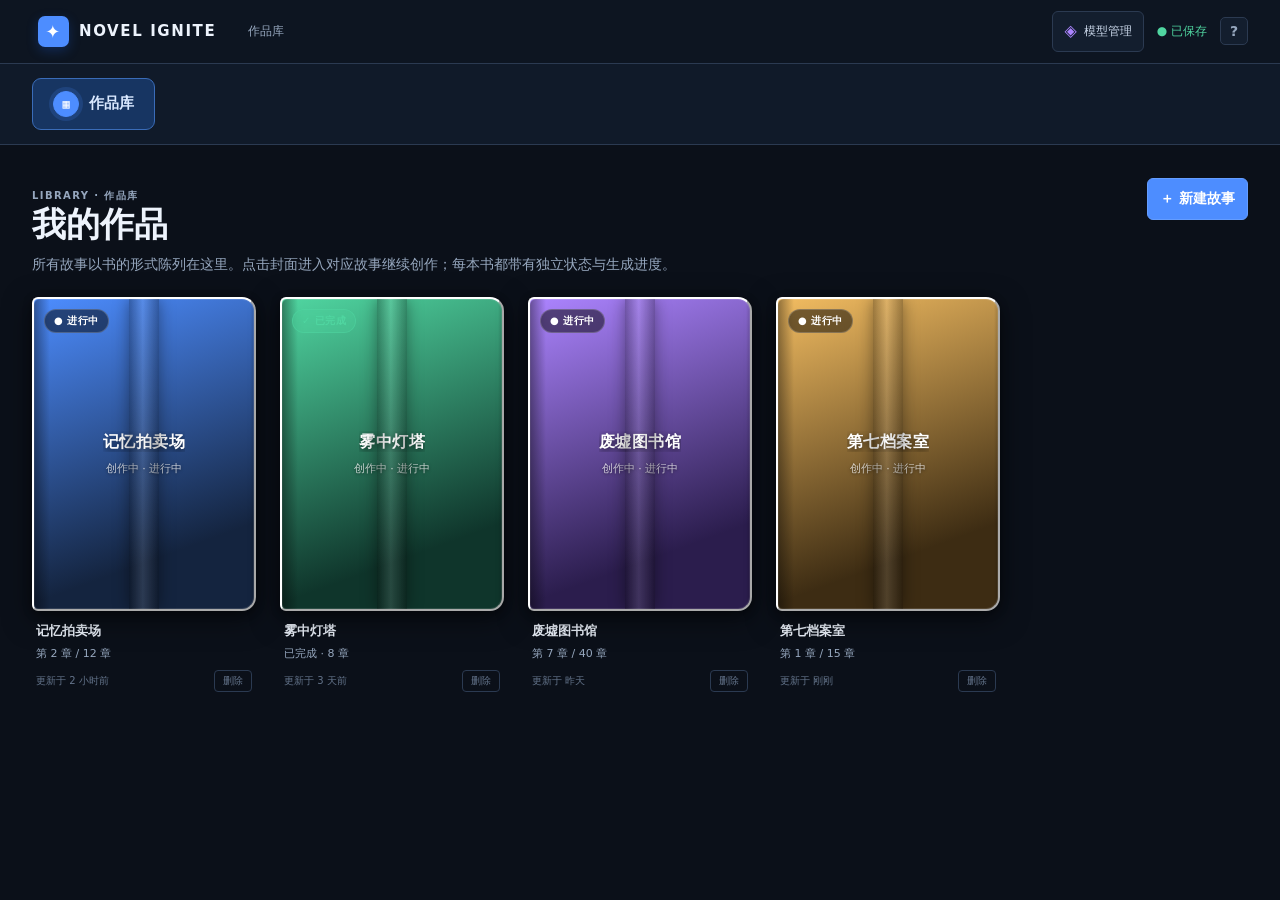
==== commit 2b866159: "改进作品库封面设计：添加书脊阴影、纹理叠加、更好的悬停效果" ====
--- a/prototype/index.html
+++ b/prototype/index.html
@@ -5,7 +5,7 @@
   <meta name="viewport" content="width=device-width, initial-scale=1">
   <meta name="color-scheme" content="dark">
   <title>Novel Ignite · MVP 交互原型</title>
-  <link rel="stylesheet" href="styles.css?v=20260816ai">
+  <link rel="stylesheet" href="styles.css?v=20260816ap">
   <style>
     /* Paper book critical layout: kept inline so legacy stylesheet rules cannot collapse it. */
     #book .paper-book{position:relative;width:1320px!important;height:930px!important;max-width:none!important;perspective:1400px;font-size:var(--bs-font-size,19px);line-height:var(--bs-line-height,1.8);font-family:var(--bs-font-family,"Songti SC",serif);user-select:none;background:#151a21}
--- a/prototype/styles.css
+++ b/prototype/styles.css
@@ -1,4 +1,129 @@
-:root{--bg:#0b1019;--shell:#0f1725;--surface:#131e2e;--surface-2:#19263a;--surface-3:#202f45;--line:#2b3a51;--ink:#edf3fc;--muted:#96a7be;--dim:#64748b;--blue:#4d8dff;--blue-soft:#173562;--cyan:#65d5f3;--purple:#ac84ff;--purple-soft:#342657;--green:#50d6a1;--green-soft:#183d38;--amber:#f2bc61;--amber-soft:#44351e;--red:#ff8092;--radius:8px;--shadow:0 18px 40px #03071166}*{box-sizing:border-box}body{margin:0;background:var(--bg);color:var(--ink);font:14px/1.55 Inter,"Microsoft YaHei",system-ui,sans-serif}button,input,textarea,select{font:inherit}button{color:inherit;cursor:pointer}button:focus-visible,input:focus-visible,textarea:focus-visible,select:focus-visible,[contenteditable]:focus-visible{outline:2px solid var(--cyan);outline-offset:2px}.app-shell{min-height:100vh}.main-area{min-width:0}.topbar{height:64px;border-bottom:1px solid var(--line);display:flex;align-items:center;justify-content:space-between;gap:18px;padding:0 32px;background:#0d1521}.topbar-left{display:flex;align-items:center;gap:26px;min-width:0}.brand{display:inline-flex;align-items:center;gap:10px;border:0;background:transparent;color:var(--ink);font-weight:800;font-size:15px;letter-spacing:1.6px;white-space:nowrap;cursor:pointer}.brand:hover{color:#fff}.brand-mark{width:31px;height:31px;display:grid;place-items:center;background:var(--blue);color:#fff;border-radius:7px;font-size:18px;box-shadow:0 4px 12px #1d62e044}.model-shortcut{display:inline-flex;align-items:center;gap:7px;border:1px solid var(--line);background:var(--surface);border-radius:6px;padding:7px 11px;font-size:12px;color:#c9d6e8;white-space:nowrap}.model-shortcut:hover{border-color:#4b70a5;background:var(--surface-2)}.model-shortcut>span{font-size:16px;color:var(--purple)}.crumb{color:var(--muted);font-size:12px;display:flex;align-items:center;gap:9px}.crumb strong{color:var(--ink)}.crumb i{font-style:normal;color:#53627b}.status-dot{color:var(--amber);border:1px solid #624f2b;background:var(--amber-soft);border-radius:99px;padding:1px 7px;font-size:10px}.top-actions{display:flex;gap:13px;align-items:center}.save-state{color:var(--green);font-size:12px}.icon-button{display:grid;place-items:center;width:28px;height:28px;border:1px solid var(--line);background:var(--surface);border-radius:5px;color:var(--muted);font-weight:800}.icon-button:hover{background:var(--surface-2);color:var(--ink)}.stepbar{display:flex;align-items:center;gap:4px;padding:14px 32px;background:#101a29;border-bottom:1px solid var(--line);overflow-x:auto;scrollbar-width:thin}.step{border:1px solid transparent;background:transparent;color:var(--muted);display:flex;gap:10px;align-items:center;padding:12px 20px;border-radius:9px;font-size:15px;white-space:nowrap;transition:.15s}.step.disabled{opacity:.38;cursor:not-allowed;filter:saturate(.4)}.step.disabled:hover{background:transparent;color:var(--muted)}.step span{display:grid;place-items:center;width:26px;height:26px;border-radius:50%;border:1px solid #41536f;font-size:12px;font-family:ui-monospace,monospace}.step b{font-weight:750}.step:hover{background:#1b2a3e;color:var(--ink);border-color:#31445f}.step.active{background:var(--blue-soft);border-color:#3a6cb8;color:#d9e8ff}.step.active span{background:var(--blue);border-color:var(--blue);color:#fff;box-shadow:0 0 0 4px #4d8dff2a}.stepbar>i{font-style:normal;color:#53627b;margin:0 4px}.screens{padding:30px 32px 50px;max-width:1800px;margin:0 auto}.screen{display:none;animation:fade .2s ease}.screen.active{display:block}@keyframes fade{from{opacity:.45;transform:translateY(4px)}to{opacity:1;transform:none}}.hero-copy{max-width:825px;padding:35px 0 26px}.eyebrow{margin:0 0 9px;font-size:10px;letter-spacing:1.4px;color:var(--cyan);font-weight:800}.hero-copy h1,.page-heading h1,.workspace-heading h1{font-size:34px;line-height:1.18;letter-spacing:0;margin:0}.hero-copy>p:last-child,.page-heading p,.workspace-heading p{color:var(--muted);max-width:750px;margin:10px 0 0}.idea-layout{display:grid;grid-template-columns:minmax(0,1fr) 290px;gap:20px}.panel{background:var(--surface);border:1px solid var(--line);border-radius:var(--radius);box-shadow:0 5px 14px #03071120}.idea-card{padding:24px}.card-header,.section-title,.page-heading,.workspace-heading,.heading-actions,.status-title,.chapter-summary{display:flex;align-items:flex-start;justify-content:space-between;gap:14px}.card-header h2,.section-title h2{font-size:17px;margin:0}.card-header p,.section-title>span{color:var(--muted);font-size:12px;margin:3px 0 0}.tag{display:inline-flex;align-items:center;border:1px solid #3c4d65;background:#192536;color:#aebbd0;border-radius:99px;font-size:10px;line-height:1;padding:5px 7px;white-space:nowrap}.tag.blue{border-color:#2c64b2;background:var(--blue-soft);color:#a7c9ff}.tag.purple{border-color:#624ba0;background:var(--purple-soft);color:#d1bdff}.tag.green{border-color:#347b65;background:var(--green-soft);color:#a3f3d3}.idea-card textarea{margin-top:18px;min-height:220px;resize:vertical;width:100%;border:1px solid #385275;border-radius:6px;background:#0e1725;color:var(--ink);padding:16px;line-height:1.75}.input-footer{display:flex;justify-content:space-between;align-items:center;margin-top:9px;color:var(--dim);font-size:11px}.genre-chips{display:flex;gap:6px}.chip{border:1px solid var(--line);border-radius:99px;background:#141f2f;color:var(--muted);padding:3px 8px;font-size:11px}.chip.selected{background:var(--blue-soft);color:#adccff;border-color:#3266ac}.idea-actions{border-top:1px solid var(--line);margin-top:20px;padding-top:16px;display:flex;align-items:center;justify-content:space-between;gap:15px}.idea-actions p{margin:0;color:var(--muted);font-size:12px}.info-dot{display:inline-grid;place-items:center;width:15px;height:15px;border:1px solid var(--cyan);color:var(--cyan);border-radius:50%;margin-right:4px;font-weight:800;font-size:10px}.primary-button,.secondary-button{border-radius:6px;padding:9px 12px;border:1px solid;font-weight:750;white-space:nowrap}.primary-button{background:var(--blue);border-color:#649dff;color:white}.primary-button:hover{background:#6ca2ff}.primary-button:disabled,.secondary-button:disabled{opacity:.55;cursor:not-allowed}.secondary-button{background:#17243a;border-color:#3b5374;color:#bbd2f6}.secondary-button:hover{background:#203351}.tips-panel{padding:20px}.tips-panel h3{font-size:16px;margin:0 0 12px}.prompt-tip{border-top:1px solid var(--line);padding:13px 0;display:flex;gap:10px;align-items:flex-start}.prompt-tip span{color:var(--purple);font-size:17px}.prompt-tip p{margin:0;color:#c0cbdb;font-size:12px}.privacy-note{display:flex;gap:10px;background:#132e31;border:1px solid #285356;margin-top:12px;padding:12px;border-radius:6px}.privacy-note span{color:var(--green)}.privacy-note p{margin:0;font-size:11px;color:#a9d7cf}.page-heading,.workspace-heading{margin:3px 0 22px}.heading-actions{align-items:center;flex-wrap:wrap}.model-select{color:var(--muted);font-size:10px;display:grid;gap:2px}.model-select select{color:#c8d8ed;border:1px solid var(--line);border-radius:5px;padding:7px;background:#111d2d;font-size:12px}.candidate-banner,.model-notice{display:flex;align-items:center;gap:12px;background:#211c3d;border:1px solid #4d3a79;padding:12px 15px;border-radius:7px;margin-bottom:20px}.candidate-banner>span,.model-notice>span{font-size:19px;color:var(--purple)}.candidate-banner b{display:block;font-size:12px;color:#dbcfff}.candidate-banner small{display:block;color:#a597cb;font-size:11px}.text-button{border:0;background:transparent;color:#96bcff;padding:3px 0;font-size:12px}.text-button:hover{text-decoration:underline}.candidate-banner .text-button{margin-left:auto}.concept-grid{display:grid;grid-template-columns:1.05fr .95fr;gap:16px}.concept-grid>.panel{padding:18px;min-height:160px}.field-grid{display:grid;grid-template-columns:repeat(2,minmax(0,1fr));gap:10px;margin-top:14px}.form-field{display:grid;gap:5px;color:var(--muted);font-size:11px}.form-field>span{display:flex;justify-content:space-between}.form-field input,.form-field select,.concept-summary textarea{background:#101a29;color:var(--ink);border:1px solid var(--line);border-radius:5px;padding:9px;width:100%}.lock{border:0;background:transparent;color:var(--amber);font-size:10px;padding:0}.concept-summary textarea{resize:vertical;min-height:115px;line-height:1.65;margin-top:13px}.editable-copy{color:#cfdaeb;line-height:1.8;margin:15px 0 0}.check-list{padding:0;margin:15px 0 0;list-style:none}.check-list li{padding:7px 0;border-top:1px solid var(--line);color:#bfcbdd;font-size:12px}.check-list li:before{content:"✓";color:var(--green);font-weight:900;margin-right:8px}.blueprint-layout{display:grid;grid-template-columns:210px minmax(0,1fr);gap:16px}.blueprint-nav{padding:10px}.blueprint-nav p{font-size:10px;font-weight:800;letter-spacing:1px;color:var(--dim);margin:5px 7px 8px}.blueprint-nav small{font-size:10px;color:var(--dim);padding:0 7px}.blueprint-nav hr{border:0;border-top:1px solid var(--line);margin:11px 0}.blueprint-tab{width:100%;display:flex;justify-content:space-between;border:0;background:transparent;color:var(--muted);padding:9px 8px;border-radius:5px;text-align:left}.blueprint-tab:hover{background:#1a293c;color:var(--ink)}.blueprint-tab.active{background:var(--blue-soft);color:#b9d5ff}.blueprint-tab span{font-size:10px}.green-dot{color:var(--green)}.blueprint-content{min-width:0}.blueprint-content .content-panel{padding:20px}.content-head{display:flex;gap:12px;align-items:flex-start;justify-content:space-between;margin-bottom:18px}.content-head h2{font-size:18px;margin:0}.content-head p{margin:4px 0 0;color:var(--muted);font-size:12px}.fact-grid{display:grid;grid-template-columns:repeat(3,minmax(0,1fr));gap:12px}.fact-card{background:#101a29;border:1px solid var(--line);border-radius:6px;padding:14px}.fact-card h3{font-size:14px;margin:0}.fact-card p{font-size:12px;color:var(--muted);margin:7px 0}.fact-card small{font-size:10px;color:#6f82a0}.living-banner{margin-top:16px;border-left:3px solid var(--green);background:#132c2d;padding:12px;color:#9cd5c6;font-size:12px}.chapter-summary{background:#121e2e;border:1px solid var(--line);border-radius:6px;padding:12px 15px;margin-bottom:16px;align-items:center}.chapter-summary b{font-size:17px}.chapter-summary div{display:flex;gap:8px;align-items:center}.chapter-grid{display:grid;grid-template-columns:repeat(3,minmax(0,1fr));gap:12px}.chapter-card{background:var(--surface);border:1px solid var(--line);border-radius:7px;padding:15px;min-height:210px;display:flex;flex-direction:column}.chapter-card.active{border-color:var(--blue);box-shadow:inset 0 0 0 1px #346abe}.chapter-card.locked{opacity:.64;background:#111a27}.chapter-card h3{font-size:15px;margin:12px 0 4px}.chapter-card p{color:var(--muted);font-size:12px;margin:0}.chapter-card button{margin-top:auto;align-self:flex-start}.chapter-number{font-family:ui-monospace,monospace;font-size:11px;color:var(--dim)}.rule-callout{margin-top:18px;background:#172a40;border-left:3px solid var(--blue);color:#afc4e1;display:flex;gap:11px;padding:12px;border-radius:5px}.rule-callout>span{font-weight:900;color:var(--cyan)}.rule-callout p{margin:0;font-size:12px}.workspace-heading{margin-bottom:17px}.workspace-grid{display:grid;grid-template-columns:220px minmax(500px,1fr) 220px;gap:14px;min-height:650px}.scene-rail,.editor-panel,.status-rail{min-width:0}.scene-rail{display:flex;flex-direction:column}.rail-head{padding:15px;border-bottom:1px solid var(--line)}.rail-head>b{font-size:10px;letter-spacing:1px;color:var(--cyan)}.rail-head .tag{float:right}.rail-head h3{font-size:15px;margin:8px 0 3px}.rail-head p{font-size:11px;color:var(--muted);margin:0}.scene-items{padding:8px;display:grid;gap:4px}.scene-item{border:0;background:transparent;padding:9px 8px;color:var(--muted);border-radius:5px;text-align:left}.scene-item small{display:block;margin-top:2px;font-size:10px;color:var(--dim)}.scene-item.current{color:#bbd7ff;background:var(--blue-soft);border-left:3px solid var(--blue)}.scene-item.done{color:#a7dfc9}.scene-item.locked{opacity:.48}.rail-footer{margin-top:auto;border-top:1px solid var(--line);padding:12px}.editor-panel{padding:16px}.editor-meta{display:flex;justify-content:space-between;color:var(--muted);font-size:11px;border-bottom:1px solid var(--line);padding-bottom:10px}.editor-meta b{color:#c9d8eb}.scene-title{font-size:23px;margin:14px 0 3px}.scene-subtitle{color:var(--muted);font-size:12px;margin:0}.scene-overview{margin:15px 0;background:#101a29;border:1px solid var(--line);padding:12px;border-radius:6px;color:#bdc9d9;font-size:12px}.scene-overview b{color:var(--ink)}.beat-card{border:1px solid var(--line);border-radius:6px;margin:10px 0;overflow:hidden;background:#111b2a}.beat-card.current{border-color:#3f76cb}.beat-head{border:0;width:100%;background:#172334;padding:10px;display:flex;align-items:center;gap:9px;text-align:left}.beat-card.current .beat-head{background:#18325b}.beat-head b{margin-right:auto;font-size:12px}.beat-head span:last-child{font-size:11px;color:var(--muted)}.beat-body{border-top:1px solid var(--line);padding:11px 12px;color:#c3cedd;font-size:13px;line-height:1.75;max-height:118px;overflow:auto}.beat-body[hidden]{display:none}.beat-body.editing{max-height:none;overflow:visible}.beat-body textarea.prose-editor{width:100%;min-height:150px;resize:vertical;background:var(--bg);border:1px solid var(--blue);color:var(--ink);border-radius:6px;padding:9px 10px;font-size:13px;line-height:1.7}.beat-actions{border-top:1px solid var(--line);padding:7px 10px;text-align:right}.beat-actions button{margin-left:7px;font-size:11px;padding:6px 8px}.status-rail{padding:14px;display:flex;flex-direction:column}.status-title{align-items:center;border-bottom:1px solid var(--line);padding-bottom:12px}.status-title p{font-size:9px;color:var(--cyan);font-weight:800;letter-spacing:1px;margin:0}.status-title h3{font-size:15px;margin:1px 0 0}.state-status{display:flex;gap:8px;padding:12px 0;border-bottom:1px solid var(--line)}.state-status>span{font-weight:900;width:18px;height:18px;display:grid;place-items:center;border-radius:50%;font-size:11px}.state-status .ok{background:var(--green-soft);color:var(--green)}.state-status .warn{background:var(--amber-soft);color:var(--amber)}.state-status b,.state-status small{display:block;font-size:11px}.state-status small{color:var(--muted);margin-top:2px}.full-width{margin-top:13px;width:100%}.generation-note{margin-top:auto;background:#171e34;border:1px solid #373b67;border-radius:5px;padding:10px;color:#adb4db;font-size:10px;line-height:1.65}.generation-note span{color:var(--purple);font-size:15px}.modal-backdrop{position:fixed;inset:0;background:#030812bf;z-index:20;display:grid;place-items:center;padding:30px}.state-modal{position:relative;width:min(1240px,100%);max-height:calc(100vh - 60px);overflow:auto;padding:26px;box-shadow:var(--shadow)}.modal-close{position:absolute;right:17px;top:17px}.modal-heading h2{font-size:25px;margin:0}.modal-heading>p:last-child{color:var(--muted);margin:7px 0 18px}.state-modal-grid{display:grid;grid-template-columns:repeat(3,minmax(0,1fr));gap:16px}.state-modal-grid>article{background:#101a29;border:1px solid var(--line);padding:14px;border-radius:6px}.state-modal-grid h3{font-size:14px;margin:0 0 10px}.state-fact{border-top:1px solid var(--line);padding:10px 0}.state-fact b{font-size:12px}.state-fact p{font-size:12px;color:#b9c7d8;margin:4px 0}.state-fact small,.event-line small{font-size:10px;color:var(--dim)}.events-title{margin-top:20px!important}.event-line{display:flex;gap:9px;border-top:1px solid var(--line);padding:10px 0}.event-line>b{color:var(--purple);font-family:ui-monospace,monospace}.event-line p{margin:0;color:#becbe0;font-size:11px}.timeline-line{display:flex;gap:10px;padding:8px 0;border-left:1px solid #4a6081;margin-left:5px;padding-left:14px;position:relative}.timeline-line i{position:absolute;left:-5px;top:14px;background:#586d8d;width:9px;height:9px;border-radius:50%}.timeline-line.current i{background:var(--cyan);box-shadow:0 0 8px var(--cyan)}.timeline-line p{margin:0;color:#b9c7d8;font-size:11px}.compact{margin-top:12px}.modal-foot{display:flex;justify-content:space-between;align-items:center;border-top:1px solid var(--line);padding-top:17px;margin-top:12px}.model-notice{background:#162a3d;border-color:#365979;color:#b6d3ee}.model-notice p{margin:0;font-size:12px}.model-layout{display:grid;grid-template-columns:minmax(0,1.3fr) minmax(300px,.7fr);gap:16px}.models-list,.model-routing{padding:18px}.model-card{border-top:1px solid var(--line);padding:15px 0;display:grid;grid-template-columns:1fr auto;gap:12px}.model-card:first-of-type{margin-top:9px}.model-card h3{margin:0;font-size:14px}.model-card p{margin:4px 0;color:var(--muted);font-size:11px}.model-card small{font-family:ui-monospace,monospace;color:#6e87aa;font-size:10px}.model-card-actions{display:flex;gap:7px;align-items:center}.test-result{grid-column:1/-1;background:#142e2e;border-left:3px solid var(--green);padding:8px 10px;color:#a6dbc9;font-size:11px}.model-routing>p{color:var(--muted);font-size:12px;margin:7px 0 17px}.model-routing .form-field{margin:12px 0}.routing-foot{border-top:1px solid var(--line);margin-top:18px;padding-top:12px;color:#98acc3;font-size:11px}.routing-foot span{color:var(--cyan);font-weight:900}.toast{position:fixed;bottom:22px;right:24px;z-index:50;transform:translateY(120px);opacity:0;transition:.2s;max-width:390px;background:#23334b;color:#ecf5ff;border:1px solid #5276a5;padding:11px 14px;border-radius:6px;box-shadow:var(--shadow);font-size:12px}.toast.show{transform:none;opacity:1}.thinking-overlay{position:fixed;inset:0;background:rgba(6,10,18,.8);backdrop-filter:blur(4px);z-index:60;display:flex;align-items:center;justify-content:center}.thinking-box{display:flex;flex-direction:column;align-items:center;gap:18px;padding:36px 52px;background:linear-gradient(160deg,#14233a,#0d1624);border:1px solid #2b4566;border-radius:16px;box-shadow:0 0 60px rgba(77,141,255,.28),0 18px 40px #03071166;min-width:300px}.thinking-anim{position:relative;width:80px;height:80px}.t-core{position:absolute;left:50%;top:50%;width:14px;height:14px;margin:-7px 0 0 -7px;border-radius:50%;background:radial-gradient(circle,#9fd0ff,#4d8dff);box-shadow:0 0 18px #4d8dff,0 0 44px rgba(77,141,255,.5);animation:tPulse 1.6s ease-in-out infinite}.t-ring{position:absolute;inset:0;border-radius:50%;border:1px solid rgba(101,213,243,.35);animation:tSpin 2.6s linear infinite}.t-ring.r1{border-top-color:#65d5f3;border-right-color:transparent;border-bottom-color:transparent;border-left-color:transparent}.t-ring.r2{inset:9px;border-top-color:transparent;border-right-color:#ac84ff;border-bottom-color:transparent;border-left-color:transparent;animation-duration:1.7s;animation-direction:reverse}.t-dot{position:absolute;inset:0;animation:tSpin 2.6s linear infinite}.t-dot:before{content:'';position:absolute;top:-3px;left:50%;width:7px;height:7px;margin-left:-3px;border-radius:50%;background:#65d5f3;box-shadow:0 0 10px #65d5f3}.thinking-text{font-size:16px;font-weight:800;color:#e6f0ff;letter-spacing:.5px;animation:tBlink 1.2s ease-in-out infinite}.thinking-sub{font-size:12px;color:#8fa6c8}.thinking-progress{width:100%;display:flex;flex-direction:column;gap:8px}.thinking-progress-track{width:100%;height:6px;background:#0b1522;border:1px solid #2b4566;border-radius:99px;overflow:hidden}.thinking-progress-bar{height:100%;width:0%;background:linear-gradient(90deg,#4d8dff,#65d5f3,#ac84ff);border-radius:99px;transition:width .3s ease}.thinking-progress-text{font-size:12px;color:#8fa6c8;text-align:center;min-height:16px}.thinking-box:after{content:'';position:absolute;left:10%;right:10%;top:0;height:2px;background:linear-gradient(90deg,transparent,#65d5f3,transparent);animation:tScan 1.8s ease-in-out infinite;opacity:.7}@keyframes tSpin{to{transform:rotate(360deg)}}@keyframes tPulse{0%,100%{transform:scale(1);opacity:.85}50%{transform:scale(1.28);opacity:1}}@keyframes tBlink{0%,100%{opacity:1}50%{opacity:.55}}@keyframes tScan{0%,100%{transform:translateY(0)}50%{transform:translateY(120px)}}.book-grid{display:grid;grid-template-columns:repeat(auto-fill,minmax(210px,1fr));gap:26px}.book-card{display:flex;flex-direction:column;gap:11px}.book-cover{position:relative;width:100%;aspect-ratio:3/4.1;border-radius:10px;border:1px solid rgba(255,255,255,.16);display:flex;flex-direction:column;align-items:center;justify-content:center;gap:9px;overflow:hidden;box-shadow:0 14px 30px #03071166;transition:transform .18s,box-shadow .18s;text-align:center;cursor:pointer}.book-cover:hover{transform:translateY(-5px);box-shadow:0 22px 40px #03071188}.book-cover.done{opacity:.8}.book-spine{position:absolute;left:0;top:0;bottom:0;width:15px;background:rgba(0,0,0,.3);border-right:1px solid rgba(255,255,255,.14)}.book-title{position:relative;font-size:18px;font-weight:800;color:#fff;padding:0 24px;text-shadow:0 2px 10px rgba(0,0,0,.55);line-height:1.32;letter-spacing:1px}.book-subtitle{position:relative;font-size:10px;color:rgba(255,255,255,.82);letter-spacing:.5px}.book-status{position:absolute;top:11px;left:22px;font-size:10px;font-weight:800;color:#fff;border-radius:99px;padding:4px 9px}.book-status.inprogress{background:#0f5da8dd;border:1px solid #7fb6ff}.book-status.completed{background:#0f6b46dd;border:1px solid #8ce6bd}.book-meta h3{font-size:14px;margin:0}.book-meta p{font-size:11px;color:var(--muted);margin:3px 0}.book-meta-foot{display:flex;justify-content:space-between;align-items:center;border-top:1px solid var(--line);margin-top:9px;padding-top:9px}.book-meta-foot span{font-size:10px;color:var(--dim)}.delete-book{border:0;background:transparent;color:#9b6b76;font-size:11px;padding:3px 6px;border-radius:4px}.delete-book:hover{background:#3a1f26;color:#ffb3bd}.books-empty{border:2px dashed #33435c;border-radius:12px;padding:70px 20px;text-align:center;color:var(--muted)}.books-empty h3{color:var(--ink);font-size:16px;margin:0 0 6px}.books-empty p{margin:0 0 18px}.bp-entries{display:grid;gap:14px}.bp-entry{background:#101a29;border:1px solid var(--line);border-radius:8px;padding:16px 18px}.bp-entry-head{display:flex;align-items:flex-start;justify-content:space-between;gap:12px;border-bottom:1px solid var(--line);padding-bottom:11px;margin-bottom:12px}.bp-entry-head h3{font-size:16px;margin:0}.bp-role{display:block;font-size:11px;color:var(--cyan);margin-top:3px}.bp-entry-tags{display:flex;gap:6px;flex-wrap:wrap}.bp-fields{display:grid;grid-template-columns:repeat(2,minmax(0,1fr));gap:10px}.bp-field{background:#0d1624;border:1px solid #223149;border-radius:6px;padding:10px 12px}.bp-field>span{display:block;font-size:10px;color:var(--cyan);font-weight:800;letter-spacing:.4px;margin-bottom:4px}.bp-field p{margin:0;font-size:12px;color:#c3cedd;line-height:1.7}.bp-entry-foot{display:flex;justify-content:flex-end;border-top:1px solid var(--line);margin-top:12px;padding-top:9px}.history-modal{position:relative;width:min(840px,100%);max-height:calc(100vh - 80px);overflow:auto;padding:24px;box-shadow:var(--shadow)}.history-list{display:grid;gap:10px;margin-top:6px}.history-item{background:#0d1624;border:1px solid #223149;border-radius:7px;padding:12px 14px}.history-head{display:flex;align-items:center;gap:9px;flex-wrap:wrap;margin-bottom:4px}.history-head b{font-size:13px}.history-head small{margin-left:auto;color:var(--dim);font-size:10px}.history-item p{margin:0;color:#b9c7d8;font-size:12px;line-height:1.7}.confirm-modal{position:relative;width:min(440px,100%);padding:22px;box-shadow:var(--shadow)}.confirm-modal h2{font-size:17px;margin:0 0 8px}.confirm-modal>p{color:var(--muted);font-size:13px;margin:0 0 18px;line-height:1.7}.confirm-actions{display:flex;justify-content:flex-end;gap:9px}.danger-button{background:#b03a4c;border:1px solid #e05f73;border-radius:6px;padding:9px 13px;font-weight:750;color:#fff}.danger-button:hover{background:#cd4a5e}.tag.amber{border-color:#6b5326;background:var(--amber-soft);color:#ffd98f}.stepbar.library-only .flow-step,.stepbar.library-only .flow-arrow{display:none}.config-button{display:inline-flex;align-items:center;gap:6px;border:1px solid var(--line);background:var(--surface);color:#aebfe0;border-radius:6px;padding:6px 10px;font-size:12px;white-space:nowrap}.config-button:hover{border-color:#4b70a5;background:var(--surface-2);color:#fff}.gen-bar{display:flex;align-items:center;gap:9px}.title-with-actions{display:flex;align-items:center;gap:12px;flex-wrap:wrap}.title-with-actions .primary-button,.title-with-actions .config-button{margin:0}.scene-title-row{display:flex;align-items:center;gap:10px;flex-wrap:wrap;margin-top:14px}.scene-title-row .scene-title{margin:0}.scene-title-row .primary-button,.scene-title-row .config-button{margin:0}.config-modal{position:relative;width:min(560px,100%);padding:24px;box-shadow:var(--shadow)}.config-fields{display:grid;gap:14px;margin-top:6px}.config-fields input[type="range"]{width:100%;padding:0;background:transparent;border:0;accent-color:var(--blue)}.config-note{margin-top:16px;background:#171e34;border:1px solid #373b67;border-radius:5px;padding:10px;color:#adb4db;font-size:11px}.config-note span{color:var(--cyan);font-weight:900}.write-tips-button{border:0;background:transparent;color:var(--cyan);font-size:12px;padding:3px 6px;border-radius:4px}.write-tips-button:hover{background:#14334a}.idea-card textarea:disabled{opacity:.62;cursor:not-allowed}.tips-modal{position:relative;width:min(720px,100%);max-height:calc(100vh - 80px);overflow:auto;padding:24px;box-shadow:var(--shadow)}.tips-content{display:grid;gap:14px;margin-top:6px}.tips-block{background:#0d1624;border:1px solid #223149;border-radius:7px;padding:14px 16px}.tips-block h3{font-size:14px;margin:0 0 9px;color:#dbe7ff}.tips-block ul{margin:0;padding-left:18px;color:#b9c7d8;font-size:12px;line-height:1.9}.tips-block ul li b{color:#e3edff}.tips-block p{color:#b9c7d8;font-size:12px;margin:9px 0 0}.tips-tags,.tips-grid{display:flex;flex-wrap:wrap;gap:7px}.tips-tags span,.tips-grid span{border:1px solid #3c4d65;background:#192536;color:#aebbd0;border-radius:99px;font-size:11px;padding:4px 10px}.tips-example{margin-top:4px;background:#17322e;border:1px solid #2c5c52;border-radius:7px;padding:14px 16px}.tips-example b{color:#9cd5c6;font-size:12px}.tips-example p{color:#c2e3da;font-size:12px;line-height:1.8;margin:7px 0 0}@media(max-width:1200px){.workspace-grid{grid-template-columns:200px minmax(400px,1fr)}.status-rail{grid-column:1/-1;display:grid;grid-template-columns:repeat(4,1fr);gap:12px;align-items:start}.status-title{grid-column:1/-1}.full-width,.generation-note{margin:0}.idea-layout{grid-template-columns:1fr}.tips-panel{display:grid;grid-template-columns:repeat(3,1fr);gap:12px}.tips-panel .eyebrow,.tips-panel h3{grid-column:1/-1}.prompt-tip{border:0;padding:0}.privacy-note{margin:0}}@media(max-width:900px){.topbar{flex-wrap:wrap;gap:8px;height:auto;padding:12px 16px}.topbar-left{gap:14px}.crumb i,.status-dot{display:none}.stepbar{padding:10px 16px}.blueprint-layout,.model-layout{grid-template-columns:1fr}.blueprint-nav{display:flex;gap:5px;overflow:auto}.blueprint-nav p,.blueprint-nav hr,.blueprint-nav small{display:none}.blueprint-tab{white-space:nowrap;width:auto}.chapter-grid{grid-template-columns:repeat(2,minmax(0,1fr))}.workspace-grid{grid-template-columns:1fr}.scene-rail{min-height:auto}.scene-items{display:flex;overflow:auto}.scene-item{min-width:180px}.status-rail{grid-column:auto}.state-modal-grid{grid-template-columns:1fr}.page-heading,.workspace-heading{display:block}.heading-actions{margin-top:15px}.fact-grid{grid-template-columns:1fr 1fr}.book-grid{grid-template-columns:repeat(2,minmax(0,1fr))}.bp-fields{grid-template-columns:1fr}}@media(max-width:600px){.brand span:last-child{display:none}.top-actions .icon-button{display:none}.model-shortcut{display:none}.screens{padding:20px 14px}.topbar,.stepbar{padding-left:14px;padding-right:14px}.crumb{max-width:70%;overflow:hidden;white-space:nowrap}.stepbar{overflow:auto}.step{white-space:nowrap}.hero-copy{padding-top:15px}.hero-copy h1,.page-heading h1,.workspace-heading h1{font-size:27px}.idea-card{padding:15px}.idea-actions{align-items:stretch;flex-direction:column}.input-footer{align-items:flex-start;gap:8px;flex-direction:column}.concept-grid,.field-grid,.fact-grid,.chapter-grid{grid-template-columns:1fr}.candidate-banner .text-button{display:none}.tips-panel{display:block}.prompt-tip{padding:12px 0;border-top:1px solid var(--line)}.privacy-note{margin-top:10px}.chapter-summary{display:block}.chapter-summary div+div{margin-top:8px}.status-rail{display:block}.modal-backdrop{padding:8px}.state-modal{padding:18px}.history-modal,.confirm-modal{padding:18px}.modal-foot{align-items:flex-start;gap:12px;flex-direction:column}.book-grid{grid-template-columns:1fr}}
+:root{--bg:#0b1019;--shell:#0f1725;--surface:#131e2e;--surface-2:#19263a;--surface-3:#202f45;--line:#2b3a51;--ink:#edf3fc;--muted:#96a7be;--dim:#64748b;--blue:#4d8dff;--blue-soft:#173562;--cyan:#65d5f3;--purple:#ac84ff;--purple-soft:#342657;--green:#50d6a1;--green-soft:#183d38;--amber:#f2bc61;--amber-soft:#44351e;--red:#ff8092;--radius:8px;--shadow:0 18px 40px #03071166}*{box-sizing:border-box}body{margin:0;background:var(--bg);color:var(--ink);font:14px/1.55 Inter,"Microsoft YaHei",system-ui,sans-serif}button,input,textarea,select{font:inherit}button{color:inherit;cursor:pointer}button:focus-visible,input:focus-visible,textarea:focus-visible,select:focus-visible,[contenteditable]:focus-visible{outline:2px solid var(--cyan);outline-offset:2px}.app-shell{min-height:100vh}.main-area{min-width:0}.topbar{height:64px;border-bottom:1px solid var(--line);display:flex;align-items:center;justify-content:space-between;gap:18px;padding:0 32px;background:#0d1521}.topbar-left{display:flex;align-items:center;gap:26px;min-width:0}.brand{display:inline-flex;align-items:center;gap:10px;border:0;background:transparent;color:var(--ink);font-weight:800;font-size:15px;letter-spacing:1.6px;white-space:nowrap;cursor:pointer}.brand:hover{color:#fff}.brand-mark{width:31px;height:31px;display:grid;place-items:center;background:var(--blue);color:#fff;border-radius:7px;font-size:18px;box-shadow:0 4px 12px #1d62e044}.model-shortcut{display:inline-flex;align-items:center;gap:7px;border:1px solid var(--line);background:var(--surface);border-radius:6px;padding:7px 11px;font-size:12px;color:#c9d6e8;white-space:nowrap}.model-shortcut:hover{border-color:#4b70a5;background:var(--surface-2)}.model-shortcut>span{font-size:16px;color:var(--purple)}.crumb{color:var(--muted);font-size:12px;display:flex;align-items:center;gap:9px}.crumb strong{color:var(--ink)}.crumb i{font-style:normal;color:#53627b}.status-dot{color:var(--amber);border:1px solid #624f2b;background:var(--amber-soft);border-radius:99px;padding:1px 7px;font-size:10px}.top-actions{display:flex;gap:13px;align-items:center}.save-state{color:var(--green);font-size:12px}.icon-button{display:grid;place-items:center;width:28px;height:28px;border:1px solid var(--line);background:var(--surface);border-radius:5px;color:var(--muted);font-weight:800}.icon-button:hover{background:var(--surface-2);color:var(--ink)}.stepbar{display:flex;align-items:center;gap:4px;padding:14px 32px;background:#101a29;border-bottom:1px solid var(--line);overflow-x:auto;scrollbar-width:thin}.step{border:1px solid transparent;background:transparent;color:var(--muted);display:flex;gap:10px;align-items:center;padding:12px 20px;border-radius:9px;font-size:15px;white-space:nowrap;transition:.15s}.step.disabled{opacity:.38;cursor:not-allowed;filter:saturate(.4)}.step.disabled:hover{background:transparent;color:var(--muted)}.step span{display:grid;place-items:center;width:26px;height:26px;border-radius:50%;border:1px solid #41536f;font-size:12px;font-family:ui-monospace,monospace}.step b{font-weight:750}.step:hover{background:#1b2a3e;color:var(--ink);border-color:#31445f}.step.active{background:var(--blue-soft);border-color:#3a6cb8;color:#d9e8ff}.step.active span{background:var(--blue);border-color:var(--blue);color:#fff;box-shadow:0 0 0 4px #4d8dff2a}.stepbar>i{font-style:normal;color:#53627b;margin:0 4px}.screens{padding:30px 32px 50px;max-width:1800px;margin:0 auto}.screen{display:none;animation:fade .2s ease}.screen.active{display:block}@keyframes fade{from{opacity:.45;transform:translateY(4px)}to{opacity:1;transform:none}}.hero-copy{max-width:825px;padding:35px 0 26px}.eyebrow{margin:0 0 9px;font-size:10px;letter-spacing:1.4px;color:var(--cyan);font-weight:800}.hero-copy h1,.page-heading h1,.workspace-heading h1{font-size:34px;line-height:1.18;letter-spacing:0;margin:0}.hero-copy>p:last-child,.page-heading p,.workspace-heading p{color:var(--muted);max-width:750px;margin:10px 0 0}.idea-layout{display:grid;grid-template-columns:minmax(0,1fr) 290px;gap:20px}.panel{background:var(--surface);border:1px solid var(--line);border-radius:var(--radius);box-shadow:0 5px 14px #03071120}.idea-card{padding:24px}.card-header,.section-title,.page-heading,.workspace-heading,.heading-actions,.status-title,.chapter-summary{display:flex;align-items:flex-start;justify-content:space-between;gap:14px}.card-header h2,.section-title h2{font-size:17px;margin:0}.card-header p,.section-title>span{color:var(--muted);font-size:12px;margin:3px 0 0}.tag{display:inline-flex;align-items:center;border:1px solid #3c4d65;background:#192536;color:#aebbd0;border-radius:99px;font-size:10px;line-height:1;padding:5px 7px;white-space:nowrap}.tag.blue{border-color:#2c64b2;background:var(--blue-soft);color:#a7c9ff}.tag.purple{border-color:#624ba0;background:var(--purple-soft);color:#d1bdff}.tag.green{border-color:#347b65;background:var(--green-soft);color:#a3f3d3}.idea-card textarea{margin-top:18px;min-height:220px;resize:vertical;width:100%;border:1px solid #385275;border-radius:6px;background:#0e1725;color:var(--ink);padding:16px;line-height:1.75}.input-footer{display:flex;justify-content:space-between;align-items:center;margin-top:9px;color:var(--dim);font-size:11px}.genre-chips{display:flex;gap:6px}.chip{border:1px solid var(--line);border-radius:99px;background:#141f2f;color:var(--muted);padding:3px 8px;font-size:11px}.chip.selected{background:var(--blue-soft);color:#adccff;border-color:#3266ac}.idea-actions{border-top:1px solid var(--line);margin-top:20px;padding-top:16px;display:flex;align-items:center;justify-content:space-between;gap:15px}.idea-actions p{margin:0;color:var(--muted);font-size:12px}.info-dot{display:inline-grid;place-items:center;width:15px;height:15px;border:1px solid var(--cyan);color:var(--cyan);border-radius:50%;margin-right:4px;font-weight:800;font-size:10px}.primary-button,.secondary-button{border-radius:6px;padding:9px 12px;border:1px solid;font-weight:750;white-space:nowrap}.primary-button{background:var(--blue);border-color:#649dff;color:white}.primary-button:hover{background:#6ca2ff}.primary-button:disabled,.secondary-button:disabled{opacity:.55;cursor:not-allowed}.secondary-button{background:#17243a;border-color:#3b5374;color:#bbd2f6}.secondary-button:hover{background:#203351}.tips-panel{padding:20px}.tips-panel h3{font-size:16px;margin:0 0 12px}.prompt-tip{border-top:1px solid var(--line);padding:13px 0;display:flex;gap:10px;align-items:flex-start}.prompt-tip span{color:var(--purple);font-size:17px}.prompt-tip p{margin:0;color:#c0cbdb;font-size:12px}.privacy-note{display:flex;gap:10px;background:#132e31;border:1px solid #285356;margin-top:12px;padding:12px;border-radius:6px}.privacy-note span{color:var(--green)}.privacy-note p{margin:0;font-size:11px;color:#a9d7cf}.page-heading,.workspace-heading{margin:3px 0 22px}.heading-actions{align-items:center;flex-wrap:wrap}.model-select{color:var(--muted);font-size:10px;display:grid;gap:2px}.model-select select{color:#c8d8ed;border:1px solid var(--line);border-radius:5px;padding:7px;background:#111d2d;font-size:12px}.candidate-banner,.model-notice{display:flex;align-items:center;gap:12px;background:#211c3d;border:1px solid #4d3a79;padding:12px 15px;border-radius:7px;margin-bottom:20px}.candidate-banner>span,.model-notice>span{font-size:19px;color:var(--purple)}.candidate-banner b{display:block;font-size:12px;color:#dbcfff}.candidate-banner small{display:block;color:#a597cb;font-size:11px}.text-button{border:0;background:transparent;color:#96bcff;padding:3px 0;font-size:12px}.text-button:hover{text-decoration:underline}.candidate-banner .text-button{margin-left:auto}.concept-grid{display:grid;grid-template-columns:1.05fr .95fr;gap:16px}.concept-grid>.panel{padding:18px;min-height:160px}.field-grid{display:grid;grid-template-columns:repeat(2,minmax(0,1fr));gap:10px;margin-top:14px}.form-field{display:grid;gap:5px;color:var(--muted);font-size:11px}.form-field>span{display:flex;justify-content:space-between}.form-field input,.form-field select,.concept-summary textarea{background:#101a29;color:var(--ink);border:1px solid var(--line);border-radius:5px;padding:9px;width:100%}.lock{border:0;background:transparent;color:var(--amber);font-size:10px;padding:0}.concept-summary textarea{resize:vertical;min-height:115px;line-height:1.65;margin-top:13px}.editable-copy{color:#cfdaeb;line-height:1.8;margin:15px 0 0}.check-list{padding:0;margin:15px 0 0;list-style:none}.check-list li{padding:7px 0;border-top:1px solid var(--line);color:#bfcbdd;font-size:12px}.check-list li:before{content:"✓";color:var(--green);font-weight:900;margin-right:8px}.blueprint-layout{display:grid;grid-template-columns:210px minmax(0,1fr);gap:16px}.blueprint-nav{padding:10px}.blueprint-nav p{font-size:10px;font-weight:800;letter-spacing:1px;color:var(--dim);margin:5px 7px 8px}.blueprint-nav small{font-size:10px;color:var(--dim);padding:0 7px}.blueprint-nav hr{border:0;border-top:1px solid var(--line);margin:11px 0}.blueprint-tab{width:100%;display:flex;justify-content:space-between;border:0;background:transparent;color:var(--muted);padding:9px 8px;border-radius:5px;text-align:left}.blueprint-tab:hover{background:#1a293c;color:var(--ink)}.blueprint-tab.active{background:var(--blue-soft);color:#b9d5ff}.blueprint-tab span{font-size:10px}.green-dot{color:var(--green)}.blueprint-content{min-width:0}.blueprint-content .content-panel{padding:20px}.content-head{display:flex;gap:12px;align-items:flex-start;justify-content:space-between;margin-bottom:18px}.content-head h2{font-size:18px;margin:0}.content-head p{margin:4px 0 0;color:var(--muted);font-size:12px}.fact-grid{display:grid;grid-template-columns:repeat(3,minmax(0,1fr));gap:12px}.fact-card{background:#101a29;border:1px solid var(--line);border-radius:6px;padding:14px}.fact-card h3{font-size:14px;margin:0}.fact-card p{font-size:12px;color:var(--muted);margin:7px 0}.fact-card small{font-size:10px;color:#6f82a0}.living-banner{margin-top:16px;border-left:3px solid var(--green);background:#132c2d;padding:12px;color:#9cd5c6;font-size:12px}.chapter-summary{background:#121e2e;border:1px solid var(--line);border-radius:6px;padding:12px 15px;margin-bottom:16px;align-items:center}.chapter-summary b{font-size:17px}.chapter-summary div{display:flex;gap:8px;align-items:center}.chapter-grid{display:grid;grid-template-columns:repeat(3,minmax(0,1fr));gap:12px}.chapter-card{background:var(--surface);border:1px solid var(--line);border-radius:7px;padding:15px;min-height:210px;display:flex;flex-direction:column}.chapter-card.active{border-color:var(--blue);box-shadow:inset 0 0 0 1px #346abe}.chapter-card.locked{opacity:.64;background:#111a27}.chapter-card h3{font-size:15px;margin:12px 0 4px}.chapter-card p{color:var(--muted);font-size:12px;margin:0}.chapter-card button{margin-top:auto;align-self:flex-start}.chapter-number{font-family:ui-monospace,monospace;font-size:11px;color:var(--dim)}.rule-callout{margin-top:18px;background:#172a40;border-left:3px solid var(--blue);color:#afc4e1;display:flex;gap:11px;padding:12px;border-radius:5px}.rule-callout>span{font-weight:900;color:var(--cyan)}.rule-callout p{margin:0;font-size:12px}.workspace-heading{margin-bottom:17px}.workspace-grid{display:grid;grid-template-columns:220px minmax(500px,1fr) 220px;gap:14px;min-height:650px}.scene-rail,.editor-panel,.status-rail{min-width:0}.scene-rail{display:flex;flex-direction:column}.rail-head{padding:15px;border-bottom:1px solid var(--line)}.rail-head>b{font-size:10px;letter-spacing:1px;color:var(--cyan)}.rail-head .tag{float:right}.rail-head h3{font-size:15px;margin:8px 0 3px}.rail-head p{font-size:11px;color:var(--muted);margin:0}.scene-items{padding:8px;display:grid;gap:4px}.scene-item{border:0;background:transparent;padding:9px 8px;color:var(--muted);border-radius:5px;text-align:left}.scene-item small{display:block;margin-top:2px;font-size:10px;color:var(--dim)}.scene-item.current{color:#bbd7ff;background:var(--blue-soft);border-left:3px solid var(--blue)}.scene-item.done{color:#a7dfc9}.scene-item.locked{opacity:.48}.rail-footer{margin-top:auto;border-top:1px solid var(--line);padding:12px}.editor-panel{padding:16px}.editor-meta{display:flex;justify-content:space-between;color:var(--muted);font-size:11px;border-bottom:1px solid var(--line);padding-bottom:10px}.editor-meta b{color:#c9d8eb}.scene-title{font-size:23px;margin:14px 0 3px}.scene-subtitle{color:var(--muted);font-size:12px;margin:0}.scene-overview{margin:15px 0;background:#101a29;border:1px solid var(--line);padding:12px;border-radius:6px;color:#bdc9d9;font-size:12px}.scene-overview b{color:var(--ink)}.beat-card{border:1px solid var(--line);border-radius:6px;margin:10px 0;overflow:hidden;background:#111b2a}.beat-card.current{border-color:#3f76cb}.beat-head{border:0;width:100%;background:#172334;padding:10px;display:flex;align-items:center;gap:9px;text-align:left}.beat-card.current .beat-head{background:#18325b}.beat-head b{margin-right:auto;font-size:12px}.beat-head span:last-child{font-size:11px;color:var(--muted)}.beat-body{border-top:1px solid var(--line);padding:11px 12px;color:#c3cedd;font-size:13px;line-height:1.75;max-height:118px;overflow:auto}.beat-body[hidden]{display:none}.beat-body.editing{max-height:none;overflow:visible}.beat-body textarea.prose-editor{width:100%;min-height:150px;resize:vertical;background:var(--bg);border:1px solid var(--blue);color:var(--ink);border-radius:6px;padding:9px 10px;font-size:13px;line-height:1.7}.beat-actions{border-top:1px solid var(--line);padding:7px 10px;text-align:right}.beat-actions button{margin-left:7px;font-size:11px;padding:6px 8px}.status-rail{padding:14px;display:flex;flex-direction:column}.status-title{align-items:center;border-bottom:1px solid var(--line);padding-bottom:12px}.status-title p{font-size:9px;color:var(--cyan);font-weight:800;letter-spacing:1px;margin:0}.status-title h3{font-size:15px;margin:1px 0 0}.state-status{display:flex;gap:8px;padding:12px 0;border-bottom:1px solid var(--line)}.state-status>span{font-weight:900;width:18px;height:18px;display:grid;place-items:center;border-radius:50%;font-size:11px}.state-status .ok{background:var(--green-soft);color:var(--green)}.state-status .warn{background:var(--amber-soft);color:var(--amber)}.state-status b,.state-status small{display:block;font-size:11px}.state-status small{color:var(--muted);margin-top:2px}.full-width{margin-top:13px;width:100%}.generation-note{margin-top:auto;background:#171e34;border:1px solid #373b67;border-radius:5px;padding:10px;color:#adb4db;font-size:10px;line-height:1.65}.generation-note span{color:var(--purple);font-size:15px}.modal-backdrop{position:fixed;inset:0;background:#030812bf;z-index:20;display:grid;place-items:center;padding:30px}.state-modal{position:relative;width:min(1240px,100%);max-height:calc(100vh - 60px);overflow:auto;padding:26px;box-shadow:var(--shadow)}.modal-close{position:absolute;right:17px;top:17px}.modal-heading h2{font-size:25px;margin:0}.modal-heading>p:last-child{color:var(--muted);margin:7px 0 18px}.state-modal-grid{display:grid;grid-template-columns:repeat(3,minmax(0,1fr));gap:16px}.state-modal-grid>article{background:#101a29;border:1px solid var(--line);padding:14px;border-radius:6px}.state-modal-grid h3{font-size:14px;margin:0 0 10px}.state-fact{border-top:1px solid var(--line);padding:10px 0}.state-fact b{font-size:12px}.state-fact p{font-size:12px;color:#b9c7d8;margin:4px 0}.state-fact small,.event-line small{font-size:10px;color:var(--dim)}.events-title{margin-top:20px!important}.event-line{display:flex;gap:9px;border-top:1px solid var(--line);padding:10px 0}.event-line>b{color:var(--purple);font-family:ui-monospace,monospace}.event-line p{margin:0;color:#becbe0;font-size:11px}.timeline-line{display:flex;gap:10px;padding:8px 0;border-left:1px solid #4a6081;margin-left:5px;padding-left:14px;position:relative}.timeline-line i{position:absolute;left:-5px;top:14px;background:#586d8d;width:9px;height:9px;border-radius:50%}.timeline-line.current i{background:var(--cyan);box-shadow:0 0 8px var(--cyan)}.timeline-line p{margin:0;color:#b9c7d8;font-size:11px}.compact{margin-top:12px}.modal-foot{display:flex;justify-content:space-between;align-items:center;border-top:1px solid var(--line);padding-top:17px;margin-top:12px}.model-notice{background:#162a3d;border-color:#365979;color:#b6d3ee}.model-notice p{margin:0;font-size:12px}.model-layout{display:grid;grid-template-columns:minmax(0,1.3fr) minmax(300px,.7fr);gap:16px}.models-list,.model-routing{padding:18px}.model-card{border-top:1px solid var(--line);padding:15px 0;display:grid;grid-template-columns:1fr auto;gap:12px}.model-card:first-of-type{margin-top:9px}.model-card h3{margin:0;font-size:14px}.model-card p{margin:4px 0;color:var(--muted);font-size:11px}.model-card small{font-family:ui-monospace,monospace;color:#6e87aa;font-size:10px}.model-card-actions{display:flex;gap:7px;align-items:center}.test-result{grid-column:1/-1;background:#142e2e;border-left:3px solid var(--green);padding:8px 10px;color:#a6dbc9;font-size:11px}.model-routing>p{color:var(--muted);font-size:12px;margin:7px 0 17px}.model-routing .form-field{margin:12px 0}.routing-foot{border-top:1px solid var(--line);margin-top:18px;padding-top:12px;color:#98acc3;font-size:11px}.routing-foot span{color:var(--cyan);font-weight:900}.toast{position:fixed;bottom:22px;right:24px;z-index:50;transform:translateY(120px);opacity:0;transition:.2s;max-width:390px;background:#23334b;color:#ecf5ff;border:1px solid #5276a5;padding:11px 14px;border-radius:6px;box-shadow:var(--shadow);font-size:12px}.toast.show{transform:none;opacity:1}.thinking-overlay{position:fixed;inset:0;background:rgba(6,10,18,.8);backdrop-filter:blur(4px);z-index:60;display:flex;align-items:center;justify-content:center}.thinking-box{display:flex;flex-direction:column;align-items:center;gap:18px;padding:36px 52px;background:linear-gradient(160deg,#14233a,#0d1624);border:1px solid #2b4566;border-radius:16px;box-shadow:0 0 60px rgba(77,141,255,.28),0 18px 40px #03071166;min-width:300px}.thinking-anim{position:relative;width:80px;height:80px}.t-core{position:absolute;left:50%;top:50%;width:14px;height:14px;margin:-7px 0 0 -7px;border-radius:50%;background:radial-gradient(circle,#9fd0ff,#4d8dff);box-shadow:0 0 18px #4d8dff,0 0 44px rgba(77,141,255,.5);animation:tPulse 1.6s ease-in-out infinite}.t-ring{position:absolute;inset:0;border-radius:50%;border:1px solid rgba(101,213,243,.35);animation:tSpin 2.6s linear infinite}.t-ring.r1{border-top-color:#65d5f3;border-right-color:transparent;border-bottom-color:transparent;border-left-color:transparent}.t-ring.r2{inset:9px;border-top-color:transparent;border-right-color:#ac84ff;border-bottom-color:transparent;border-left-color:transparent;animation-duration:1.7s;animation-direction:reverse}.t-dot{position:absolute;inset:0;animation:tSpin 2.6s linear infinite}.t-dot:before{content:'';position:absolute;top:-3px;left:50%;width:7px;height:7px;margin-left:-3px;border-radius:50%;background:#65d5f3;box-shadow:0 0 10px #65d5f3}.thinking-text{font-size:16px;font-weight:800;color:#e6f0ff;letter-spacing:.5px;animation:tBlink 1.2s ease-in-out infinite}.thinking-sub{font-size:12px;color:#8fa6c8}.thinking-progress{width:100%;display:flex;flex-direction:column;gap:8px}.thinking-progress-track{width:100%;height:6px;background:#0b1522;border:1px solid #2b4566;border-radius:99px;overflow:hidden}.thinking-progress-bar{height:100%;width:0%;background:linear-gradient(90deg,#4d8dff,#65d5f3,#ac84ff);border-radius:99px;transition:width .3s ease}.thinking-progress-text{font-size:12px;color:#8fa6c8;text-align:center;min-height:16px}.thinking-box:after{content:'';position:absolute;left:10%;right:10%;top:0;height:2px;background:linear-gradient(90deg,transparent,#65d5f3,transparent);animation:tScan 1.8s ease-in-out infinite;opacity:.7}@keyframes tSpin{to{transform:rotate(360deg)}}@keyframes tPulse{0%,100%{transform:scale(1);opacity:.85}50%{transform:scale(1.28);opacity:1}}@keyframes tBlink{0%,100%{opacity:1}50%{opacity:.55}}@keyframes tScan{0%,100%{transform:translateY(0)}50%{transform:translateY(120px)}}/* 作品库封面卡片 */
+.book-grid{display:grid;grid-template-columns:repeat(auto-fill,minmax(200px,1fr));gap:24px}
+.book-card{display:flex;flex-direction:column;gap:10px;cursor:pointer}
+.book-cover{
+  position:relative;width:100%;aspect-ratio:3/4.2;
+  border-radius:6px 12px 12px 6px;
+  box-shadow:0 8px 24px rgba(0,0,0,.45),0 2px 6px rgba(0,0,0,.3),inset 0 0 0 1px rgba(255,255,255,.08);
+  display:flex;flex-direction:column;align-items:center;justify-content:center;
+  padding:20px 16px;text-align:center;
+  transition:transform .18s ease,box-shadow .18s ease;
+  overflow:hidden;
+}
+.book-cover::before{
+  content:"";position:absolute;left:0;top:0;bottom:0;width:14px;
+  background:linear-gradient(90deg,rgba(0,0,0,.35) 0%,rgba(0,0,0,.15) 60%,transparent 100%);
+  border-radius:6px 0 0 6px;pointer-events:none;
+}
+.book-cover::after{
+  content:"";position:absolute;right:0;top:0;bottom:0;width:6px;
+  background:linear-gradient(90deg,transparent 0%,rgba(0,0,0,.12) 100%);
+  pointer-events:none;
+}
+.book-cover:hover{transform:translateY(-4px);box-shadow:0 14px 36px rgba(0,0,0,.5),0 4px 10px rgba(0,0,0,.35)}
+.book-cover.inprogress{
+  background:linear-gradient(160deg,var(--cover-top,#4d8dff) 0%,var(--cover-bot,#14243f) 75%);
+}
+.book-cover.completed{
+  background:linear-gradient(160deg,var(--cover-top,#50d6a1) 0%,var(--cover-bot,#0f352b) 75%);
+}
+.book-status{
+  position:absolute;top:10px;left:10px;
+  font-size:10px;font-weight:600;letter-spacing:.5px;
+  padding:3px 8px;border-radius:99px;
+  background:rgba(0,0,0,.45);color:#fff;
+  backdrop-filter:blur(4px);
+  border:1px solid rgba(255,255,255,.15);
+}
+.book-status.completed{background:rgba(80,214,161,.25);color:#50d6a1;border-color:rgba(80,214,161,.4)}
+.book-title{
+  font-size:15px;font-weight:700;color:#fff;
+  text-shadow:0 1px 4px rgba(0,0,0,.5);
+  line-height:1.4;letter-spacing:.5px;
+  max-width:100%;overflow:hidden;display:-webkit-box;-webkit-line-clamp:2;-webkit-box-orient:vertical;
+}
+.book-subtitle{
+  font-size:11px;color:rgba(255,255,255,.7);margin-top:6px;
+  text-shadow:0 1px 2px rgba(0,0,0,.4);
+}
+/* 封面装饰纹理 */
+.book-cover .cover-texture{
+  position:absolute;inset:0;
+  background:repeating-linear-gradient(
+    0deg,
+    transparent 0px,transparent 3px,
+    rgba(255,255,255,.015) 3px,rgba(255,255,255,.015) 4px
+  );
+  pointer-events:none;border-radius:inherit;
+}
+.book-meta{display:flex;flex-direction:column;gap:4px;padding:0 4px}
+.book-meta h3{font-size:13px;font-weight:600;margin:0;color:var(--ink)}
+.book-meta p{font-size:12px;color:var(--muted);margin:0}
+.book-meta-foot{display:flex;justify-content:space-between;align-items:center;font-size:11px;color:var(--dim)}
+.delete-book{
+  background:transparent;border:1px solid var(--line);color:var(--dim);
+  padding:2px 8px;border-radius:4px;font-size:11px;cursor:pointer;
+}
+.delete-book:hover{color:var(--red);border-color:var(--red)}
+
+/* 作品库封面卡片 - 改进版 */
+.book-grid{display:grid;grid-template-columns:repeat(auto-fill,minmax(200px,1fr));gap:24px}
+.book-card{display:flex;flex-direction:column;gap:10px;cursor:pointer}
+.book-cover{
+  position:relative;width:100%;aspect-ratio:3/4.2;
+  border-radius:6px 14px 14px 6px;
+  box-shadow:0 8px 28px rgba(0,0,0,.5),0 2px 8px rgba(0,0,0,.35),inset 0 0 0 1px rgba(255,255,255,.12);
+  display:flex;flex-direction:column;align-items:center;justify-content:center;
+  padding:22px 16px;text-align:center;
+  transition:transform .2s ease,box-shadow .2s ease;
+  overflow:hidden;
+}
+.book-cover::before{
+  content:"";position:absolute;left:0;top:0;bottom:0;width:16px;
+  background:linear-gradient(90deg,rgba(0,0,0,.4) 0%,rgba(0,0,0,.2) 50%,transparent 100%);
+  border-radius:6px 0 0 6px;pointer-events:none;
+}
+.book-cover::after{
+  content:"";position:absolute;right:0;top:0;bottom:0;width:4px;
+  background:linear-gradient(90deg,transparent 0%,rgba(0,0,0,.15) 100%);
+  pointer-events:none;
+}
+.book-cover:hover{transform:translateY(-5px);box-shadow:0 16px 40px rgba(0,0,0,.55),0 4px 12px rgba(0,0,0,.4)}
+.book-cover.inprogress{background:linear-gradient(160deg,var(--cover-top,#4d8dff) 0%,var(--cover-bot,#14243f) 78%)}
+.book-cover.completed{background:linear-gradient(160deg,var(--cover-top,#50d6a1) 0%,var(--cover-bot,#0f352b) 78%)}
+/* 封面纹理叠加 */
+.book-cover .cover-texture{
+  position:absolute;inset:0;
+  background:repeating-linear-gradient(0deg,transparent 0px,transparent 4px,rgba(255,255,255,.02) 4px,rgba(255,255,255,.02) 5px);
+  pointer-events:none;border-radius:inherit;
+}
+.book-status{
+  position:absolute;top:10px;left:10px;
+  font-size:10px;font-weight:600;letter-spacing:.5px;
+  padding:3px 9px;border-radius:99px;
+  background:rgba(0,0,0,.5);color:#fff;
+  backdrop-filter:blur(4px);border:1px solid rgba(255,255,255,.2);
+}
+.book-status.completed{background:rgba(80,214,161,.25);color:#50d6a1;border-color:rgba(80,214,161,.5)}
+.book-title{
+  font-size:16px;font-weight:700;color:#fff;
+  text-shadow:0 2px 6px rgba(0,0,0,.6);
+  line-height:1.35;letter-spacing:.5px;
+  max-width:100%;overflow:hidden;display:-webkit-box;-webkit-line-clamp:2;-webkit-box-orient:vertical;
+}
+.book-subtitle{
+  font-size:11px;color:rgba(255,255,255,.75);margin-top:8px;
+  text-shadow:0 1px 3px rgba(0,0,0,.5);
+}
+.book-meta{display:flex;flex-direction:column;gap:4px;padding:0 4px}
+.book-meta h3{font-size:13px;font-weight:600;margin:0;color:var(--ink)}
+.book-meta p{font-size:11px;color:var(--muted);margin:0}
+.book-meta-foot{display:flex;justify-content:space-between;align-items:center;font-size:10px;color:var(--dim);margin-top:4px}
+.delete-book{
+  background:transparent;border:1px solid var(--line);color:var(--dim);
+  padding:2px 8px;border-radius:4px;font-size:10px;cursor:pointer;
+}
+.delete-book:hover{color:var(--red);border-color:var(--red)}.books-empty{border:2px dashed #33435c;border-radius:12px;padding:70px 20px;text-align:center;color:var(--muted)}.books-empty h3{color:var(--ink);font-size:16px;margin:0 0 6px}.books-empty p{margin:0 0 18px}.bp-entries{display:grid;gap:14px}.bp-entry{background:#101a29;border:1px solid var(--line);border-radius:8px;padding:16px 18px}.bp-entry-head{display:flex;align-items:flex-start;justify-content:space-between;gap:12px;border-bottom:1px solid var(--line);padding-bottom:11px;margin-bottom:12px}.bp-entry-head h3{font-size:16px;margin:0}.bp-role{display:block;font-size:11px;color:var(--cyan);margin-top:3px}.bp-entry-tags{display:flex;gap:6px;flex-wrap:wrap}.bp-fields{display:grid;grid-template-columns:repeat(2,minmax(0,1fr));gap:10px}.bp-field{background:#0d1624;border:1px solid #223149;border-radius:6px;padding:10px 12px}.bp-field>span{display:block;font-size:10px;color:var(--cyan);font-weight:800;letter-spacing:.4px;margin-bottom:4px}.bp-field p{margin:0;font-size:12px;color:#c3cedd;line-height:1.7}.bp-entry-foot{display:flex;justify-content:flex-end;border-top:1px solid var(--line);margin-top:12px;padding-top:9px}.history-modal{position:relative;width:min(840px,100%);max-height:calc(100vh - 80px);overflow:auto;padding:24px;box-shadow:var(--shadow)}.history-list{display:grid;gap:10px;margin-top:6px}.history-item{background:#0d1624;border:1px solid #223149;border-radius:7px;padding:12px 14px}.history-head{display:flex;align-items:center;gap:9px;flex-wrap:wrap;margin-bottom:4px}.history-head b{font-size:13px}.history-head small{margin-left:auto;color:var(--dim);font-size:10px}.history-item p{margin:0;color:#b9c7d8;font-size:12px;line-height:1.7}.confirm-modal{position:relative;width:min(440px,100%);padding:22px;box-shadow:var(--shadow)}.confirm-modal h2{font-size:17px;margin:0 0 8px}.confirm-modal>p{color:var(--muted);font-size:13px;margin:0 0 18px;line-height:1.7}.confirm-actions{display:flex;justify-content:flex-end;gap:9px}.danger-button{background:#b03a4c;border:1px solid #e05f73;border-radius:6px;padding:9px 13px;font-weight:750;color:#fff}.danger-button:hover{background:#cd4a5e}.tag.amber{border-color:#6b5326;background:var(--amber-soft);color:#ffd98f}.stepbar.library-only .flow-step,.stepbar.library-only .flow-arrow{display:none}.config-button{display:inline-flex;align-items:center;gap:6px;border:1px solid var(--line);background:var(--surface);color:#aebfe0;border-radius:6px;padding:6px 10px;font-size:12px;white-space:nowrap}.config-button:hover{border-color:#4b70a5;background:var(--surface-2);color:#fff}.gen-bar{display:flex;align-items:center;gap:9px}.title-with-actions{display:flex;align-items:center;gap:12px;flex-wrap:wrap}.title-with-actions .primary-button,.title-with-actions .config-button{margin:0}.scene-title-row{display:flex;align-items:center;gap:10px;flex-wrap:wrap;margin-top:14px}.scene-title-row .scene-title{margin:0}.scene-title-row .primary-button,.scene-title-row .config-button{margin:0}.config-modal{position:relative;width:min(560px,100%);padding:24px;box-shadow:var(--shadow)}.config-fields{display:grid;gap:14px;margin-top:6px}.config-fields input[type="range"]{width:100%;padding:0;background:transparent;border:0;accent-color:var(--blue)}.config-note{margin-top:16px;background:#171e34;border:1px solid #373b67;border-radius:5px;padding:10px;color:#adb4db;font-size:11px}.config-note span{color:var(--cyan);font-weight:900}.write-tips-button{border:0;background:transparent;color:var(--cyan);font-size:12px;padding:3px 6px;border-radius:4px}.write-tips-button:hover{background:#14334a}.idea-card textarea:disabled{opacity:.62;cursor:not-allowed}.tips-modal{position:relative;width:min(720px,100%);max-height:calc(100vh - 80px);overflow:auto;padding:24px;box-shadow:var(--shadow)}.tips-content{display:grid;gap:14px;margin-top:6px}.tips-block{background:#0d1624;border:1px solid #223149;border-radius:7px;padding:14px 16px}.tips-block h3{font-size:14px;margin:0 0 9px;color:#dbe7ff}.tips-block ul{margin:0;padding-left:18px;color:#b9c7d8;font-size:12px;line-height:1.9}.tips-block ul li b{color:#e3edff}.tips-block p{color:#b9c7d8;font-size:12px;margin:9px 0 0}.tips-tags,.tips-grid{display:flex;flex-wrap:wrap;gap:7px}.tips-tags span,.tips-grid span{border:1px solid #3c4d65;background:#192536;color:#aebbd0;border-radius:99px;font-size:11px;padding:4px 10px}.tips-example{margin-top:4px;background:#17322e;border:1px solid #2c5c52;border-radius:7px;padding:14px 16px}.tips-example b{color:#9cd5c6;font-size:12px}.tips-example p{color:#c2e3da;font-size:12px;line-height:1.8;margin:7px 0 0}@media(max-width:1200px){.workspace-grid{grid-template-columns:200px minmax(400px,1fr)}.status-rail{grid-column:1/-1;display:grid;grid-template-columns:repeat(4,1fr);gap:12px;align-items:start}.status-title{grid-column:1/-1}.full-width,.generation-note{margin:0}.idea-layout{grid-template-columns:1fr}.tips-panel{display:grid;grid-template-columns:repeat(3,1fr);gap:12px}.tips-panel .eyebrow,.tips-panel h3{grid-column:1/-1}.prompt-tip{border:0;padding:0}.privacy-note{margin:0}}@media(max-width:900px){.topbar{flex-wrap:wrap;gap:8px;height:auto;padding:12px 16px}.topbar-left{gap:14px}.crumb i,.status-dot{display:none}.stepbar{padding:10px 16px}.blueprint-layout,.model-layout{grid-template-columns:1fr}.blueprint-nav{display:flex;gap:5px;overflow:auto}.blueprint-nav p,.blueprint-nav hr,.blueprint-nav small{display:none}.blueprint-tab{white-space:nowrap;width:auto}.chapter-grid{grid-template-columns:repeat(2,minmax(0,1fr))}.workspace-grid{grid-template-columns:1fr}.scene-rail{min-height:auto}.scene-items{display:flex;overflow:auto}.scene-item{min-width:180px}.status-rail{grid-column:auto}.state-modal-grid{grid-template-columns:1fr}.page-heading,.workspace-heading{display:block}.heading-actions{margin-top:15px}.fact-grid{grid-template-columns:1fr 1fr}.book-grid{grid-template-columns:repeat(2,minmax(0,1fr))}.bp-fields{grid-template-columns:1fr}}@media(max-width:600px){.brand span:last-child{display:none}.top-actions .icon-button{display:none}.model-shortcut{display:none}.screens{padding:20px 14px}.topbar,.stepbar{padding-left:14px;padding-right:14px}.crumb{max-width:70%;overflow:hidden;white-space:nowrap}.stepbar{overflow:auto}.step{white-space:nowrap}.hero-copy{padding-top:15px}.hero-copy h1,.page-heading h1,.workspace-heading h1{font-size:27px}.idea-card{padding:15px}.idea-actions{align-items:stretch;flex-direction:column}.input-footer{align-items:flex-start;gap:8px;flex-direction:column}.concept-grid,.field-grid,.fact-grid,.chapter-grid{grid-template-columns:1fr}.candidate-banner .text-button{display:none}.tips-panel{display:block}.prompt-tip{padding:12px 0;border-top:1px solid var(--line)}.privacy-note{margin-top:10px}.chapter-summary{display:block}.chapter-summary div+div{margin-top:8px}.status-rail{display:block}.modal-backdrop{padding:8px}.state-modal{padding:18px}.history-modal,.confirm-modal{padding:18px}.modal-foot{align-items:flex-start;gap:12px;flex-direction:column}.book-grid{grid-template-columns:1fr}}
 .title-edit{display:inline-flex;align-items:center;justify-content:center;width:22px;height:22px;border:1px solid var(--line);background:transparent;color:var(--muted);border-radius:5px;font-size:12px;cursor:pointer;padding:0;line-height:1}.title-edit:hover{color:var(--ink);border-color:var(--blue)}
 .read-heading{display:flex;justify-content:space-between;align-items:center;margin-bottom:18px}.read-heading .title-with-actions{display:flex;align-items:center;gap:12px}.reader-grid{display:grid;grid-template-columns:260px 1fr;gap:18px;align-items:start}.reader-toc{position:sticky;top:18px;max-height:calc(100vh - 140px);overflow-y:auto;padding:16px}.reader-toc-head{display:flex;justify-content:space-between;align-items:baseline;margin-bottom:12px;padding-bottom:10px;border-bottom:1px solid var(--line,#2b4566)}.reader-toc-head p{font-size:12px;letter-spacing:.1em;color:var(--muted,#8fa6c8);text-transform:uppercase}.reader-toc-head b{color:var(--blue,#65d5f3);font-size:12px}.reader-toc-list{display:flex;flex-direction:column;gap:2px}.reader-chapter-block{margin-bottom:2px;border-radius:8px;border:1px solid transparent}.reader-chapter-block.active{background:rgba(77,141,255,.08);border-color:rgba(101,213,243,.25)}.reader-chapter-link{display:flex;flex-direction:column;gap:2px;width:100%;text-align:left;padding:10px 12px;border-radius:8px;background:transparent;color:var(--ink,#eaf2ff);cursor:pointer;font-size:13px}.reader-chapter-link:hover{background:rgba(77,141,255,.08)}.reader-chapter-link b{font-weight:600}.reader-chapter-link small{color:var(--muted,#8fa6c8);font-size:11px}.reader-scene-list{display:flex;flex-direction:column;padding:0 6px 8px;gap:2px}.reader-scene-row{display:flex;align-items:center;gap:8px;width:100%;text-align:left;padding:6px 10px;border-radius:6px;border:1px solid transparent;background:transparent;color:var(--ink,#eaf2ff);cursor:pointer;font-size:12px}.reader-scene-row:hover{background:rgba(77,141,255,.1)}.reader-scene-row.current{background:rgba(101,213,243,.12);border-color:rgba(101,213,243,.4)}.reader-scene-no{flex:0 0 auto;width:18px;height:18px;border-radius:50%;background:rgba(101,213,243,.15);color:var(--blue,#65d5f3);font-size:10px;display:flex;align-items:center;justify-content:center}.reader-scene-title{flex:1 1 auto;overflow:hidden;text-overflow:ellipsis;white-space:nowrap}.reader-scene-count{flex:0 0 auto;color:#4ade80;font-size:10px}.reader-scene-missing{flex:0 0 auto;color:#b0605a;font-size:10px}.reader-scene-unwritten{padding:12px 14px;color:var(--muted,#8fa6c8);font-size:12px;background:rgba(176,96,90,.06);border:1px dashed rgba(176,96,90,.3);border-radius:8px;margin-top:8px}.reader-scene-unwritten p{margin:0}.reader-content{reader-content{padding:36px 44px;line-height:1.9;min-height:60vh}.reader-content h2{font-size:20px;margin:0 0 6px}.reader-chapter-meta{font-size:12px;color:var(--muted,#8fa6c8);margin-bottom:20px}.reader-scene-section{margin-top:26px}.reader-scene-section h3{font-size:15px;color:var(--blue,#65d5f3);border-left:3px solid var(--blue,#65d5f3);padding-left:10px;margin:0 0 4px}.reader-scene-sub{font-size:12px;color:var(--muted,#8fa6c8);margin:0 0 10px}.reader-scene-summary{font-size:13px;color:var(--purple,#ac84ff);background:rgba(172,132,255,.07);border-left:2px solid rgba(172,132,255,.5);padding:6px 10px;margin:0 0 12px;border-radius:4px}.reader-prose p{white-space:pre-wrap;margin:0 0 14px}.reader-divider{border:0;border-top:1px dashed var(--line,#2b4566);margin:30px 0}.reader-empty{padding:60px 20px;text-align:center;color:var(--muted,#8fa6c8)}.reader-empty h3{font-size:18px;color:var(--ink,#eaf2ff);margin-bottom:8px}
 
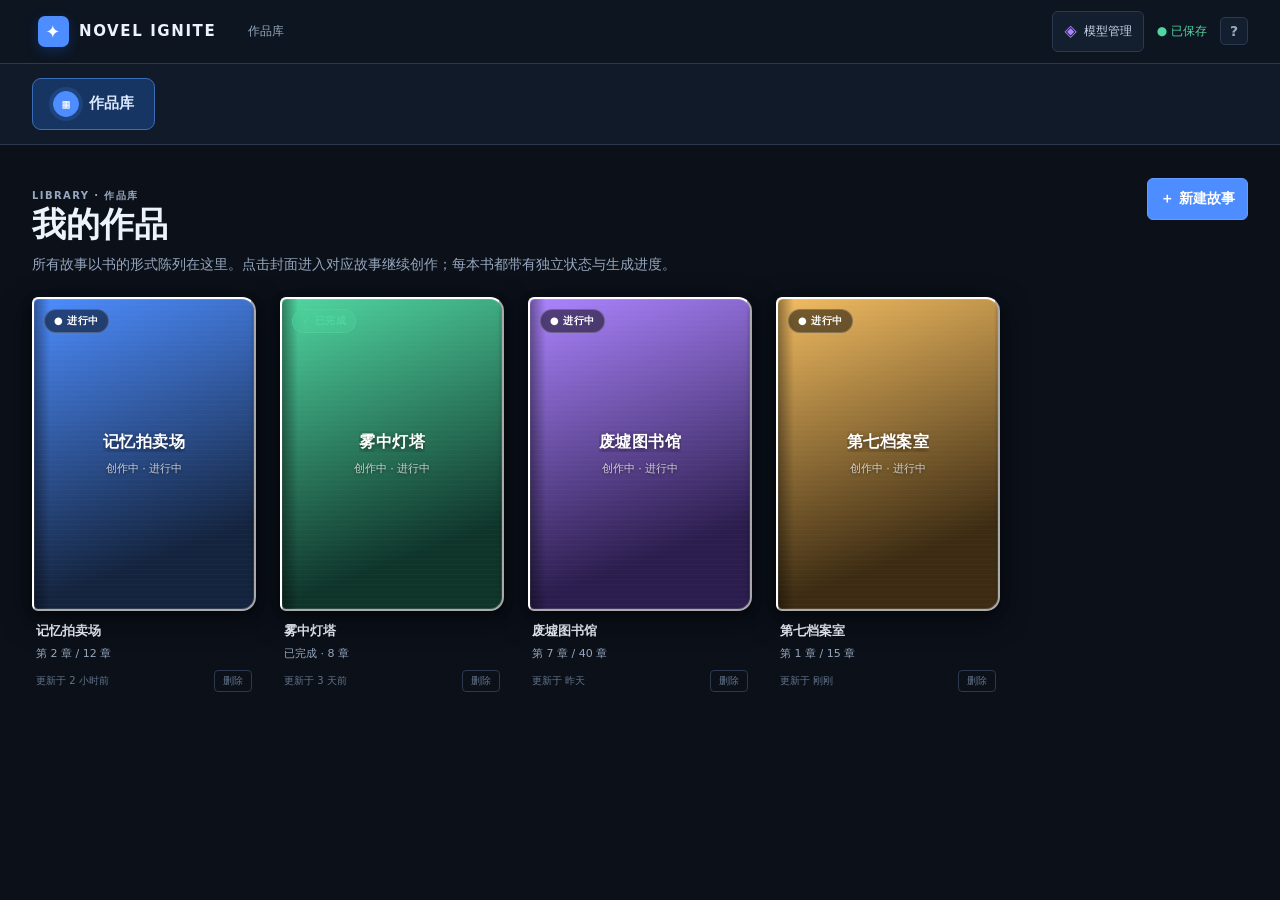
==== commit 78512d0a: "改进作品库封面：每本书分配不同颜色主题，添加纹理叠加" ====
--- a/prototype/index.html
+++ b/prototype/index.html
@@ -205,6 +205,6 @@
     </div>
   </div>
   <div class="toast" id="toast" role="status" aria-live="polite"></div>
-  <script src="app.js?v=20260816ao"></script>
+  <script src="app.js?v=20260816aq"></script>
 </body>
 </html>
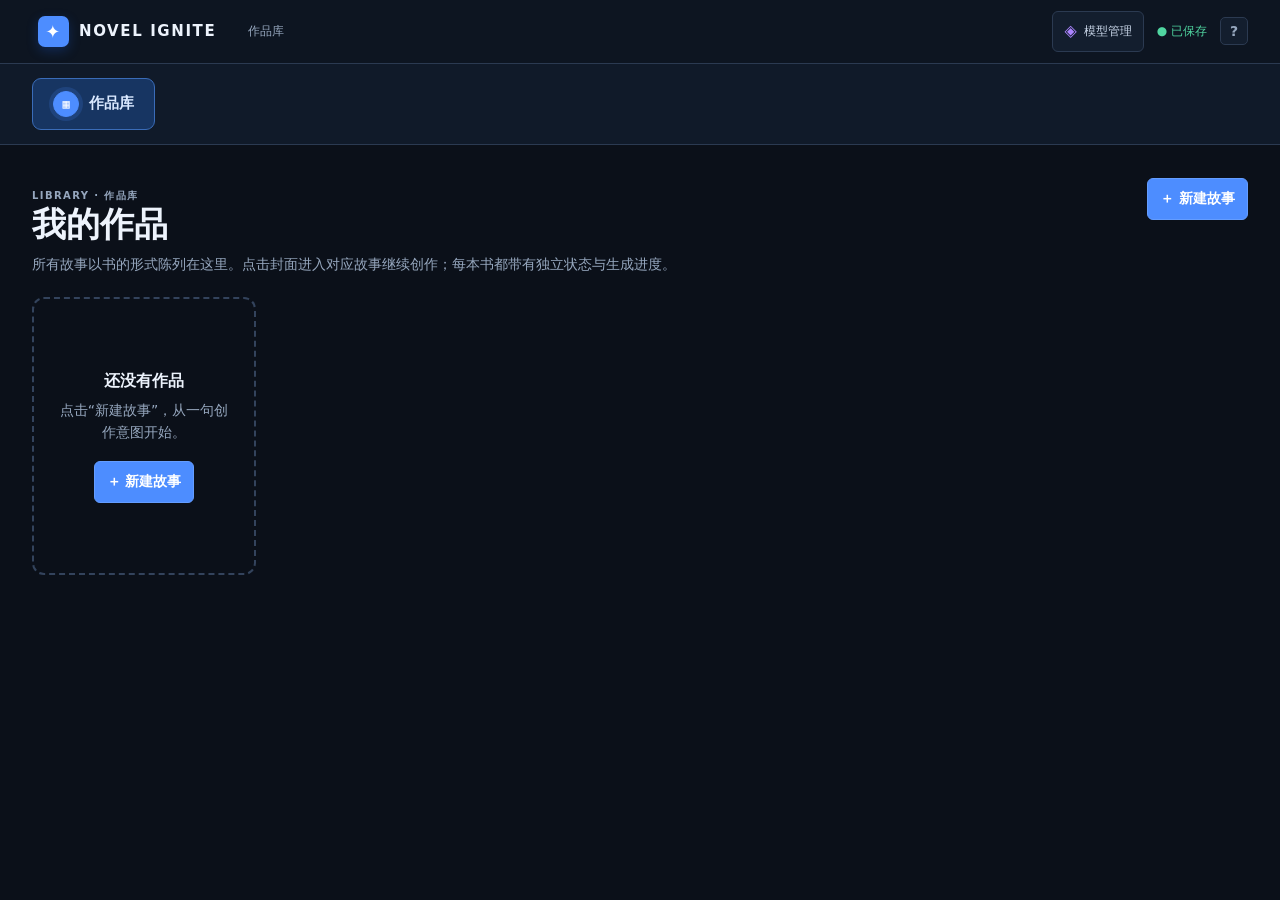
==== commit 3456b009: "修复作品库加载：正确从API加载用户作品并应用封面颜色主题" ====
--- a/prototype/index.html
+++ b/prototype/index.html
@@ -5,7 +5,7 @@
   <meta name="viewport" content="width=device-width, initial-scale=1">
   <meta name="color-scheme" content="dark">
   <title>Novel Ignite · MVP 交互原型</title>
-  <link rel="stylesheet" href="styles.css?v=20260816ap">
+  <link rel="stylesheet" href="styles.css?v=20260816at">
   <style>
     /* Paper book critical layout: kept inline so legacy stylesheet rules cannot collapse it. */
     #book .paper-book{position:relative;width:1320px!important;height:930px!important;max-width:none!important;perspective:1400px;font-size:var(--bs-font-size,19px);line-height:var(--bs-line-height,1.8);font-family:var(--bs-font-family,"Songti SC",serif);user-select:none;background:#151a21}
@@ -205,6 +205,6 @@
     </div>
   </div>
   <div class="toast" id="toast" role="status" aria-live="polite"></div>
-  <script src="app.js?v=20260816aq"></script>
+  <script src="app.js?v=20260816ax"></script>
 </body>
 </html>
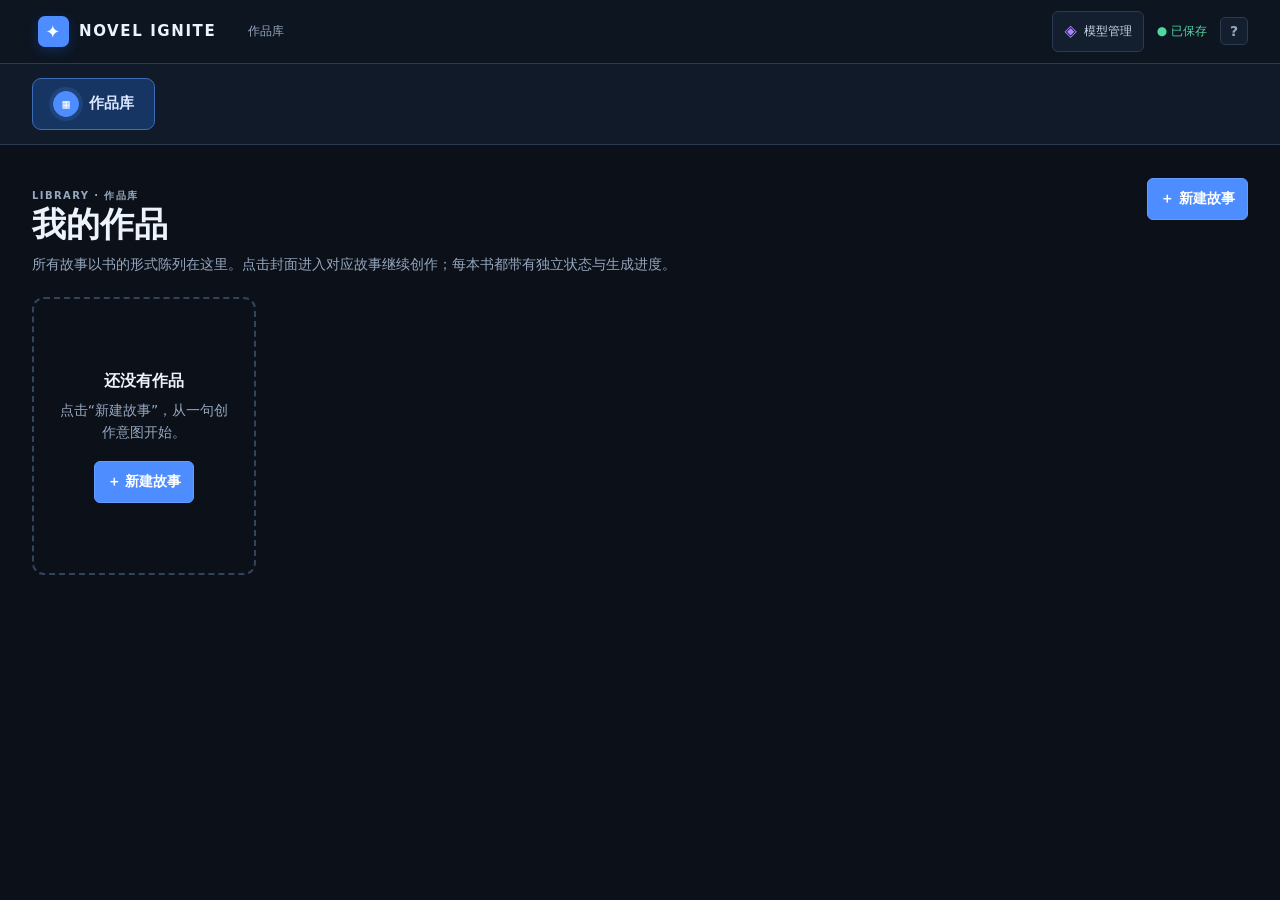
==== commit dd0a66b5: "步骤6改名预览+预览字体设置+实体书翻页修复（一次翻两页） - 步骤条「6 阅读」改「6 预览」，预览页标题/eyebrow/锁定提示等文案同步 - 预览页新增字号/行距/字体设置栏，独立持久化 lo" ====
--- a/prototype/index.html
+++ b/prototype/index.html
@@ -5,7 +5,7 @@
   <meta name="viewport" content="width=device-width, initial-scale=1">
   <meta name="color-scheme" content="dark">
   <title>Novel Ignite · MVP 交互原型</title>
-  <link rel="stylesheet" href="styles.css?v=20260816at">
+  <link rel="stylesheet" href="styles.css?v=20260816au">
   <style>
     /* Paper book critical layout: kept inline so legacy stylesheet rules cannot collapse it. */
     #book .paper-book{position:relative;width:1320px!important;height:930px!important;max-width:none!important;perspective:1400px;font-size:var(--bs-font-size,19px);line-height:var(--bs-line-height,1.8);font-family:var(--bs-font-family,"Songti SC",serif);user-select:none;background:#151a21}
@@ -57,7 +57,7 @@
       <button class="step flow-step" type="button" data-nav="blueprint"><span>3</span><b>蓝图</b></button><i class="flow-arrow">→</i>
       <button class="step flow-step" type="button" data-nav="chapters"><span>4</span><b>章节</b></button><i class="flow-arrow">→</i>
       <button class="step flow-step" type="button" data-nav="workspace"><span>5</span><b>工作台</b></button><i class="flow-arrow">→</i>
-      <button class="step flow-step" type="button" data-nav="read"><span>6</span><b>阅读</b></button><i class="flow-arrow">→</i>
+      <button class="step flow-step" type="button" data-nav="read"><span>6</span><b>预览</b></button><i class="flow-arrow">→</i>
       <button class="step flow-step" type="button" data-nav="cover" data-skip="1" title="可跳过，可随时补充"><span>7</span><b>封面</b></button><i class="flow-arrow">→</i>
       <button class="step flow-step" type="button" data-nav="book"><span>8</span><b>实体书</b></button>
     </nav>
@@ -111,7 +111,12 @@
         </section>
 
         <section class="screen" id="read">
-          <div class="read-heading"><div><p class="eyebrow">STEP 06 · NOVEL READER</p><div class="title-with-actions"><h1 id="read-title">小说阅读</h1><span id="read-status" class="tag blue">已完成 · 全书完结</span><button class="config-button" type="button" data-config>⚙ 生成设置</button></div><p>连贯阅读完整小说。左侧为章节列表，右侧为正文；Scene 作为「节」导航。</p></div></div>
+          <div class="read-heading"><div><p class="eyebrow">STEP 06 · NOVEL PREVIEW</p><div class="title-with-actions"><h1 id="read-title">小说预览</h1><span id="read-status" class="tag blue">已完成 · 全书完结</span><button class="config-button" type="button" data-config>⚙ 生成设置</button></div><p>连贯预览完整小说。左侧为章节列表，右侧为正文；Scene 作为「节」导航，下方可调整字号、行距与字体。</p></div></div>
+          <div class="reader-settings panel" id="reader-settings">
+            <div class="book-setting-row"><span>字号</span><div class="book-opt-group" data-setting="fontSize"><button type="button" data-v="14">小</button><button type="button" data-v="16" class="active">中</button><button type="button" data-v="18">大</button><button type="button" data-v="20">特大</button></div></div>
+            <div class="book-setting-row"><span>行距</span><div class="book-opt-group" data-setting="lineHeight"><button type="button" data-v="1.7">紧凑</button><button type="button" data-v="1.9" class="active">标准</button><button type="button" data-v="2.2">宽松</button></div></div>
+            <div class="book-setting-row"><span>字体</span><div class="book-opt-group" data-setting="fontFamily"><button type="button" data-v="serif" class="active">宋体</button><button type="button" data-v="kai">楷体</button><button type="button" data-v="fang">仿宋</button><button type="button" data-v="hei">黑体</button></div></div>
+          </div>
           <div class="reader-grid">
             <aside class="reader-toc panel">
               <div class="reader-toc-head"><p>目录</p><b id="reader-chapter-count"></b></div>
@@ -135,7 +140,7 @@
             <aside class="cover-note panel">
               <h3>封面与插画 · 已预留</h3>
               <p>此步骤已留出空位，暂未接入生成能力。后续将支持：AI 生成封面、章节插画、书脊与封底排版。</p>
-              <p>当前展示书名占位封面。可在完成阅读后随时回到此处补充，不影响创作闭环。</p>
+              <p>当前展示书名占位封面。可在完成预览后随时回到此处补充，不影响创作闭环。</p>
               <div class="cover-hint"><span>◈</span><b>设计约束：</b>封面与插画仅作展示与导出版，不会进入正文或设定上下文。</div>
             </aside>
           </div>
@@ -186,7 +191,7 @@
   <div class="modal-backdrop" id="history-modal" hidden style="display:none"><section class="history-modal panel" role="dialog" aria-modal="true" aria-labelledby="history-title"><button class="icon-button" type="button" aria-label="关闭履历面板" data-close-history>×</button><div class="modal-heading"><p class="eyebrow">VERSION HISTORY</p><h2 id="history-title">更新履历</h2><p id="history-subtitle"></p></div><div class="history-list" id="history-list"></div></section></div>
   <div class="modal-backdrop" id="confirm-modal" hidden style="display:none"><section class="confirm-modal panel" role="dialog" aria-modal="true" aria-labelledby="confirm-title"><h2 id="confirm-title">删除作品</h2><p id="confirm-text"></p><div class="confirm-actions"><button class="secondary-button" type="button" data-close-confirm>取消</button><button class="danger-button" type="button" id="confirm-delete">确认删除</button></div></section></div>
   <div class="modal-backdrop" id="title-modal" hidden style="display:none"><section class="config-modal panel" role="dialog" aria-modal="true" aria-labelledby="title-modal-title"><button class="icon-button" type="button" aria-label="关闭书名编辑" data-close-title>×</button><div class="modal-heading"><p class="eyebrow">WORK TITLE</p><h2 id="title-modal-title">修改作品名</h2><p>书名会在 Concept 确认后由 AI 自动生成，可随时手动修改；修改会同步到顶部与作品库。</p></div><div class="config-fields"><label class="form-field"><span>作品名</span><input type="text" id="title-input" maxlength="200" placeholder="输入书名"></label></div><div class="modal-foot"><span class="tag purple">1–200 字</span><div class="confirm-actions"><button class="secondary-button" type="button" data-close-title>取消</button><button class="primary-button" type="button" id="save-title">保存书名</button></div></div></section></div>
-  <div class="modal-backdrop" id="config-modal" hidden style="display:none"><section class="config-modal panel" role="dialog" aria-modal="true" aria-labelledby="config-title"><button class="icon-button" type="button" aria-label="关闭生成设置" data-close-config>×</button><div class="modal-heading"><p class="eyebrow">AI GENERATION SETTINGS</p><h2 id="config-title">AI 生成设置</h2><p>配置生成时使用的模型、随机度与推理强度。配置对所有生成任务生效，可在每次生成前再次调整。</p></div><div class="config-fields"><label class="form-field"><span>AI 大模型</span><select id="config-model"><option>DeepSeek V4 Flash</option><option>Agnes 2.5 Flash</option><option>Grok 4.5</option><option>Qwen3.6 Abliterated 27B (Ollama)</option></select></label><label class="form-field"><span>Temperature（随机度）<b id="config-temp-value">0.7</b></span><input type="range" id="config-temp" min="0" max="1.5" step="0.1" value="0.7"></label><label class="form-field"><span>推理强度</span><select id="config-reasoning"><option value="low">低 · 更快，适合续写与填充</option><option value="medium" selected>中 · 平衡</option><option value="high">高 · 更慢，适合复杂策划</option></select></label></div><div class="config-note"><span>i</span>真实实现中，这些参数会随生成任务记录为参数快照，用于复现与审计；API Key 仍仅由服务端持有。</div><div class="modal-foot"><span class="tag purple">当前配置：默认</span><div class="confirm-actions"><button class="secondary-button" type="button" data-close-config>取消</button><button class="primary-button" type="button" id="save-config">保存配置</button></div></div></section></div>
+  <div class="modal-backdrop" id="config-modal" hidden style="display:none"><section class="config-modal panel" role="dialog" aria-modal="true" aria-labelledby="config-title"><button class="icon-button" type="button" aria-label="关闭生成设置" data-close-config>×</button><div class="modal-heading"><p class="eyebrow">AI GENERATION SETTINGS</p><h2 id="config-title">AI 生成设置</h2><p>配置生成时使用的模型、随机度与推理强度。配置对所有生成任务生效，可在每次生成前再次调整。</p></div><div class="config-fields"><label class="form-field"><span>AI 大模型</span><select id="config-model"><option>DeepSeek V4 Flash</option><option>Agnes 2.5 Flash</option><option>Grok 4.5</option><option>Qwen3.6 35B A3B (llama.cpp)</option></select></label><label class="form-field"><span>Temperature（随机度）<b id="config-temp-value">0.7</b></span><input type="range" id="config-temp" min="0" max="1.5" step="0.1" value="0.7"></label><label class="form-field"><span>推理强度</span><select id="config-reasoning"><option value="low">低 · 更快，适合续写与填充</option><option value="medium" selected>中 · 平衡</option><option value="high">高 · 更慢，适合复杂策划</option></select></label></div><div class="config-note"><span>i</span>真实实现中，这些参数会随生成任务记录为参数快照，用于复现与审计；API Key 仍仅由服务端持有。</div><div class="modal-foot"><span class="tag purple">当前配置：默认</span><div class="confirm-actions"><button class="secondary-button" type="button" data-close-config>取消</button><button class="primary-button" type="button" id="save-config">保存配置</button></div></div></section></div>
   <div class="modal-backdrop" id="tips-modal" hidden style="display:none"><section class="tips-modal panel" role="dialog" aria-modal="true" aria-labelledby="tips-title"><button class="icon-button" type="button" aria-label="关闭写法提示" data-close-tips>×</button><div class="modal-heading"><p class="eyebrow">HOW TO WRITE YOUR IDEA</p><h2 id="tips-title">如何完整描述一个创意</h2><p>描述越完整，AI 生成的故事概念就越贴合你的设想。构思阶段不做任何限制，以下维度帮你组织一段高质量的创意。</p></div><div class="tips-content"><article class="tips-block"><h3>① 结构：一段创意应包含什么</h3><ul><li><b>主题</b>：故事在讨论什么，例如“记忆是否定义身份”。</li><li><b>核心冲突</b>：主角面临的选择或对抗，例如“找回真相 vs 保护现在的自己”。</li><li><b>人物</b>：主角是谁，他/她最渴望或最恐惧什么。</li><li><b>背景</b>：世界规则与时代，例如“近未来，记忆可以被交易”。</li><li><b>写作目的</b>：你希望读者获得什么感受或思考。</li></ul></article><article class="tips-block"><h3>② 风格参考：你希望哪种类型</h3><div class="tips-tags"><span>悬疑</span><span>恐怖</span><span>玄幻</span><span>科幻</span><span>都市</span><span>奇幻</span><span>武侠</span><span>言情</span></div><p>可以写“带有悬疑元素的温情故事”，也可以只给一个方向；没有固定模板，以上仅供参考。</p></article><article class="tips-block"><h3>③ 语言基调：怎么说</h3><div class="tips-grid"><span>诙谐幽默</span><span>冷静深沉</span><span>诗意抒情</span><span>凌厉明快</span><span>克制疏离</span><span>口语化</span></div><p>例如“语言诙谐幽默”“基调冷静克制”，描述得越具体越好。</p></article><article class="tips-block"><h3>④ 描写侧重：过程怎么写</h3><div class="tips-grid"><span>动作</span><span>心理</span><span>环境</span><span>对话</span><span>感官细节</span></div><p>例如“过程着重动作，少写心理”“多些内心独白与情绪变化”。</p></article><div class="tips-example"><b>参考示例</b><p>“近未来，记忆可以被提取与交易。一位失忆的记忆鉴定师发现自己的过去正被分批拍卖。他必须在找回真相与保护好不容易重建的生活之间做出选择。类型偏悬疑，基调冷静克制，过程着重动作与推理，少抒情。”（悬疑 · 科幻）</p></div></div><div class="modal-foot"><span class="tag purple">提示仅用于构思阶段，不构成限制</span><button class="primary-button" type="button" data-close-tips>明白了</button></div></section></div>
   <div class="thinking-overlay" id="thinking-overlay" hidden style="display:none">
     <div class="thinking-box" role="status" aria-live="polite">
@@ -205,6 +210,6 @@
     </div>
   </div>
   <div class="toast" id="toast" role="status" aria-live="polite"></div>
-  <script src="app.js?v=20260816ax"></script>
+  <script src="app.js?v=20260816ba"></script>
 </body>
 </html>
--- a/prototype/styles.css
+++ b/prototype/styles.css
@@ -125,7 +125,7 @@
 }
 .delete-book:hover{color:var(--red);border-color:var(--red)}.books-empty{border:2px dashed #33435c;border-radius:12px;padding:70px 20px;text-align:center;color:var(--muted)}.books-empty h3{color:var(--ink);font-size:16px;margin:0 0 6px}.books-empty p{margin:0 0 18px}.bp-entries{display:grid;gap:14px}.bp-entry{background:#101a29;border:1px solid var(--line);border-radius:8px;padding:16px 18px}.bp-entry-head{display:flex;align-items:flex-start;justify-content:space-between;gap:12px;border-bottom:1px solid var(--line);padding-bottom:11px;margin-bottom:12px}.bp-entry-head h3{font-size:16px;margin:0}.bp-role{display:block;font-size:11px;color:var(--cyan);margin-top:3px}.bp-entry-tags{display:flex;gap:6px;flex-wrap:wrap}.bp-fields{display:grid;grid-template-columns:repeat(2,minmax(0,1fr));gap:10px}.bp-field{background:#0d1624;border:1px solid #223149;border-radius:6px;padding:10px 12px}.bp-field>span{display:block;font-size:10px;color:var(--cyan);font-weight:800;letter-spacing:.4px;margin-bottom:4px}.bp-field p{margin:0;font-size:12px;color:#c3cedd;line-height:1.7}.bp-entry-foot{display:flex;justify-content:flex-end;border-top:1px solid var(--line);margin-top:12px;padding-top:9px}.history-modal{position:relative;width:min(840px,100%);max-height:calc(100vh - 80px);overflow:auto;padding:24px;box-shadow:var(--shadow)}.history-list{display:grid;gap:10px;margin-top:6px}.history-item{background:#0d1624;border:1px solid #223149;border-radius:7px;padding:12px 14px}.history-head{display:flex;align-items:center;gap:9px;flex-wrap:wrap;margin-bottom:4px}.history-head b{font-size:13px}.history-head small{margin-left:auto;color:var(--dim);font-size:10px}.history-item p{margin:0;color:#b9c7d8;font-size:12px;line-height:1.7}.confirm-modal{position:relative;width:min(440px,100%);padding:22px;box-shadow:var(--shadow)}.confirm-modal h2{font-size:17px;margin:0 0 8px}.confirm-modal>p{color:var(--muted);font-size:13px;margin:0 0 18px;line-height:1.7}.confirm-actions{display:flex;justify-content:flex-end;gap:9px}.danger-button{background:#b03a4c;border:1px solid #e05f73;border-radius:6px;padding:9px 13px;font-weight:750;color:#fff}.danger-button:hover{background:#cd4a5e}.tag.amber{border-color:#6b5326;background:var(--amber-soft);color:#ffd98f}.stepbar.library-only .flow-step,.stepbar.library-only .flow-arrow{display:none}.config-button{display:inline-flex;align-items:center;gap:6px;border:1px solid var(--line);background:var(--surface);color:#aebfe0;border-radius:6px;padding:6px 10px;font-size:12px;white-space:nowrap}.config-button:hover{border-color:#4b70a5;background:var(--surface-2);color:#fff}.gen-bar{display:flex;align-items:center;gap:9px}.title-with-actions{display:flex;align-items:center;gap:12px;flex-wrap:wrap}.title-with-actions .primary-button,.title-with-actions .config-button{margin:0}.scene-title-row{display:flex;align-items:center;gap:10px;flex-wrap:wrap;margin-top:14px}.scene-title-row .scene-title{margin:0}.scene-title-row .primary-button,.scene-title-row .config-button{margin:0}.config-modal{position:relative;width:min(560px,100%);padding:24px;box-shadow:var(--shadow)}.config-fields{display:grid;gap:14px;margin-top:6px}.config-fields input[type="range"]{width:100%;padding:0;background:transparent;border:0;accent-color:var(--blue)}.config-note{margin-top:16px;background:#171e34;border:1px solid #373b67;border-radius:5px;padding:10px;color:#adb4db;font-size:11px}.config-note span{color:var(--cyan);font-weight:900}.write-tips-button{border:0;background:transparent;color:var(--cyan);font-size:12px;padding:3px 6px;border-radius:4px}.write-tips-button:hover{background:#14334a}.idea-card textarea:disabled{opacity:.62;cursor:not-allowed}.tips-modal{position:relative;width:min(720px,100%);max-height:calc(100vh - 80px);overflow:auto;padding:24px;box-shadow:var(--shadow)}.tips-content{display:grid;gap:14px;margin-top:6px}.tips-block{background:#0d1624;border:1px solid #223149;border-radius:7px;padding:14px 16px}.tips-block h3{font-size:14px;margin:0 0 9px;color:#dbe7ff}.tips-block ul{margin:0;padding-left:18px;color:#b9c7d8;font-size:12px;line-height:1.9}.tips-block ul li b{color:#e3edff}.tips-block p{color:#b9c7d8;font-size:12px;margin:9px 0 0}.tips-tags,.tips-grid{display:flex;flex-wrap:wrap;gap:7px}.tips-tags span,.tips-grid span{border:1px solid #3c4d65;background:#192536;color:#aebbd0;border-radius:99px;font-size:11px;padding:4px 10px}.tips-example{margin-top:4px;background:#17322e;border:1px solid #2c5c52;border-radius:7px;padding:14px 16px}.tips-example b{color:#9cd5c6;font-size:12px}.tips-example p{color:#c2e3da;font-size:12px;line-height:1.8;margin:7px 0 0}@media(max-width:1200px){.workspace-grid{grid-template-columns:200px minmax(400px,1fr)}.status-rail{grid-column:1/-1;display:grid;grid-template-columns:repeat(4,1fr);gap:12px;align-items:start}.status-title{grid-column:1/-1}.full-width,.generation-note{margin:0}.idea-layout{grid-template-columns:1fr}.tips-panel{display:grid;grid-template-columns:repeat(3,1fr);gap:12px}.tips-panel .eyebrow,.tips-panel h3{grid-column:1/-1}.prompt-tip{border:0;padding:0}.privacy-note{margin:0}}@media(max-width:900px){.topbar{flex-wrap:wrap;gap:8px;height:auto;padding:12px 16px}.topbar-left{gap:14px}.crumb i,.status-dot{display:none}.stepbar{padding:10px 16px}.blueprint-layout,.model-layout{grid-template-columns:1fr}.blueprint-nav{display:flex;gap:5px;overflow:auto}.blueprint-nav p,.blueprint-nav hr,.blueprint-nav small{display:none}.blueprint-tab{white-space:nowrap;width:auto}.chapter-grid{grid-template-columns:repeat(2,minmax(0,1fr))}.workspace-grid{grid-template-columns:1fr}.scene-rail{min-height:auto}.scene-items{display:flex;overflow:auto}.scene-item{min-width:180px}.status-rail{grid-column:auto}.state-modal-grid{grid-template-columns:1fr}.page-heading,.workspace-heading{display:block}.heading-actions{margin-top:15px}.fact-grid{grid-template-columns:1fr 1fr}.book-grid{grid-template-columns:repeat(2,minmax(0,1fr))}.bp-fields{grid-template-columns:1fr}}@media(max-width:600px){.brand span:last-child{display:none}.top-actions .icon-button{display:none}.model-shortcut{display:none}.screens{padding:20px 14px}.topbar,.stepbar{padding-left:14px;padding-right:14px}.crumb{max-width:70%;overflow:hidden;white-space:nowrap}.stepbar{overflow:auto}.step{white-space:nowrap}.hero-copy{padding-top:15px}.hero-copy h1,.page-heading h1,.workspace-heading h1{font-size:27px}.idea-card{padding:15px}.idea-actions{align-items:stretch;flex-direction:column}.input-footer{align-items:flex-start;gap:8px;flex-direction:column}.concept-grid,.field-grid,.fact-grid,.chapter-grid{grid-template-columns:1fr}.candidate-banner .text-button{display:none}.tips-panel{display:block}.prompt-tip{padding:12px 0;border-top:1px solid var(--line)}.privacy-note{margin-top:10px}.chapter-summary{display:block}.chapter-summary div+div{margin-top:8px}.status-rail{display:block}.modal-backdrop{padding:8px}.state-modal{padding:18px}.history-modal,.confirm-modal{padding:18px}.modal-foot{align-items:flex-start;gap:12px;flex-direction:column}.book-grid{grid-template-columns:1fr}}
 .title-edit{display:inline-flex;align-items:center;justify-content:center;width:22px;height:22px;border:1px solid var(--line);background:transparent;color:var(--muted);border-radius:5px;font-size:12px;cursor:pointer;padding:0;line-height:1}.title-edit:hover{color:var(--ink);border-color:var(--blue)}
-.read-heading{display:flex;justify-content:space-between;align-items:center;margin-bottom:18px}.read-heading .title-with-actions{display:flex;align-items:center;gap:12px}.reader-grid{display:grid;grid-template-columns:260px 1fr;gap:18px;align-items:start}.reader-toc{position:sticky;top:18px;max-height:calc(100vh - 140px);overflow-y:auto;padding:16px}.reader-toc-head{display:flex;justify-content:space-between;align-items:baseline;margin-bottom:12px;padding-bottom:10px;border-bottom:1px solid var(--line,#2b4566)}.reader-toc-head p{font-size:12px;letter-spacing:.1em;color:var(--muted,#8fa6c8);text-transform:uppercase}.reader-toc-head b{color:var(--blue,#65d5f3);font-size:12px}.reader-toc-list{display:flex;flex-direction:column;gap:2px}.reader-chapter-block{margin-bottom:2px;border-radius:8px;border:1px solid transparent}.reader-chapter-block.active{background:rgba(77,141,255,.08);border-color:rgba(101,213,243,.25)}.reader-chapter-link{display:flex;flex-direction:column;gap:2px;width:100%;text-align:left;padding:10px 12px;border-radius:8px;background:transparent;color:var(--ink,#eaf2ff);cursor:pointer;font-size:13px}.reader-chapter-link:hover{background:rgba(77,141,255,.08)}.reader-chapter-link b{font-weight:600}.reader-chapter-link small{color:var(--muted,#8fa6c8);font-size:11px}.reader-scene-list{display:flex;flex-direction:column;padding:0 6px 8px;gap:2px}.reader-scene-row{display:flex;align-items:center;gap:8px;width:100%;text-align:left;padding:6px 10px;border-radius:6px;border:1px solid transparent;background:transparent;color:var(--ink,#eaf2ff);cursor:pointer;font-size:12px}.reader-scene-row:hover{background:rgba(77,141,255,.1)}.reader-scene-row.current{background:rgba(101,213,243,.12);border-color:rgba(101,213,243,.4)}.reader-scene-no{flex:0 0 auto;width:18px;height:18px;border-radius:50%;background:rgba(101,213,243,.15);color:var(--blue,#65d5f3);font-size:10px;display:flex;align-items:center;justify-content:center}.reader-scene-title{flex:1 1 auto;overflow:hidden;text-overflow:ellipsis;white-space:nowrap}.reader-scene-count{flex:0 0 auto;color:#4ade80;font-size:10px}.reader-scene-missing{flex:0 0 auto;color:#b0605a;font-size:10px}.reader-scene-unwritten{padding:12px 14px;color:var(--muted,#8fa6c8);font-size:12px;background:rgba(176,96,90,.06);border:1px dashed rgba(176,96,90,.3);border-radius:8px;margin-top:8px}.reader-scene-unwritten p{margin:0}.reader-content{reader-content{padding:36px 44px;line-height:1.9;min-height:60vh}.reader-content h2{font-size:20px;margin:0 0 6px}.reader-chapter-meta{font-size:12px;color:var(--muted,#8fa6c8);margin-bottom:20px}.reader-scene-section{margin-top:26px}.reader-scene-section h3{font-size:15px;color:var(--blue,#65d5f3);border-left:3px solid var(--blue,#65d5f3);padding-left:10px;margin:0 0 4px}.reader-scene-sub{font-size:12px;color:var(--muted,#8fa6c8);margin:0 0 10px}.reader-scene-summary{font-size:13px;color:var(--purple,#ac84ff);background:rgba(172,132,255,.07);border-left:2px solid rgba(172,132,255,.5);padding:6px 10px;margin:0 0 12px;border-radius:4px}.reader-prose p{white-space:pre-wrap;margin:0 0 14px}.reader-divider{border:0;border-top:1px dashed var(--line,#2b4566);margin:30px 0}.reader-empty{padding:60px 20px;text-align:center;color:var(--muted,#8fa6c8)}.reader-empty h3{font-size:18px;color:var(--ink,#eaf2ff);margin-bottom:8px}
+.read-heading{display:flex;justify-content:space-between;align-items:center;margin-bottom:18px}.read-heading .title-with-actions{display:flex;align-items:center;gap:12px}.reader-grid{display:grid;grid-template-columns:260px 1fr;gap:18px;align-items:start}.reader-toc{position:sticky;top:18px;max-height:calc(100vh - 140px);overflow-y:auto;padding:16px}.reader-toc-head{display:flex;justify-content:space-between;align-items:baseline;margin-bottom:12px;padding-bottom:10px;border-bottom:1px solid var(--line,#2b4566)}.reader-toc-head p{font-size:12px;letter-spacing:.1em;color:var(--muted,#8fa6c8);text-transform:uppercase}.reader-toc-head b{color:var(--blue,#65d5f3);font-size:12px}.reader-toc-list{display:flex;flex-direction:column;gap:2px}.reader-chapter-block{margin-bottom:2px;border-radius:8px;border:1px solid transparent}.reader-chapter-block.active{background:rgba(77,141,255,.08);border-color:rgba(101,213,243,.25)}.reader-chapter-link{display:flex;flex-direction:column;gap:2px;width:100%;text-align:left;padding:10px 12px;border-radius:8px;background:transparent;color:var(--ink,#eaf2ff);cursor:pointer;font-size:13px}.reader-chapter-link:hover{background:rgba(77,141,255,.08)}.reader-chapter-link b{font-weight:600}.reader-chapter-link small{color:var(--muted,#8fa6c8);font-size:11px}.reader-scene-list{display:flex;flex-direction:column;padding:0 6px 8px;gap:2px}.reader-scene-row{display:flex;align-items:center;gap:8px;width:100%;text-align:left;padding:6px 10px;border-radius:6px;border:1px solid transparent;background:transparent;color:var(--ink,#eaf2ff);cursor:pointer;font-size:12px}.reader-scene-row:hover{background:rgba(77,141,255,.1)}.reader-scene-row.current{background:rgba(101,213,243,.12);border-color:rgba(101,213,243,.4)}.reader-scene-no{flex:0 0 auto;width:18px;height:18px;border-radius:50%;background:rgba(101,213,243,.15);color:var(--blue,#65d5f3);font-size:10px;display:flex;align-items:center;justify-content:center}.reader-scene-title{flex:1 1 auto;overflow:hidden;text-overflow:ellipsis;white-space:nowrap}.reader-scene-count{flex:0 0 auto;color:#4ade80;font-size:10px}.reader-scene-missing{flex:0 0 auto;color:#b0605a;font-size:10px}.reader-scene-unwritten{padding:12px 14px;color:var(--muted,#8fa6c8);font-size:12px;background:rgba(176,96,90,.06);border:1px dashed rgba(176,96,90,.3);border-radius:8px;margin-top:8px}.reader-scene-unwritten p{margin:0}.reader-content{padding:36px 44px;line-height:var(--rd-line-height,1.9);min-height:60vh;font-size:var(--rd-font-size,16px);font-family:var(--rd-font-family,"Songti SC","Noto Serif SC",serif)}.reader-content h2{font-size:20px;margin:0 0 6px}.reader-chapter-meta{font-size:12px;color:var(--muted,#8fa6c8);margin-bottom:20px}.reader-scene-section{margin-top:26px}.reader-scene-section h3{font-size:15px;color:var(--blue,#65d5f3);border-left:3px solid var(--blue,#65d5f3);padding-left:10px;margin:0 0 4px}.reader-scene-sub{font-size:12px;color:var(--muted,#8fa6c8);margin:0 0 10px}.reader-scene-summary{font-size:13px;color:var(--purple,#ac84ff);background:rgba(172,132,255,.07);border-left:2px solid rgba(172,132,255,.5);padding:6px 10px;margin:0 0 12px;border-radius:4px}.reader-prose p{white-space:pre-wrap;margin:0 0 14px}.reader-divider{border:0;border-top:1px dashed var(--line,#2b4566);margin:30px 0}.reader-empty{padding:60px 20px;text-align:center;color:var(--muted,#8fa6c8)}.reader-empty h3{font-size:18px;color:var(--ink,#eaf2ff);margin-bottom:8px}
 
 /* ============ Phase 8 · Paper Book ============ */
 .book-heading{margin-bottom:18px}.book-heading .title-with-actions{display:flex;align-items:center;gap:12px}.book-layout{display:grid;grid-template-columns:250px 1fr;gap:18px;align-items:start;color:var(--ink)}
@@ -205,4 +205,9 @@
 .cover-note p{margin:0 0 10px;line-height:1.7}
 .cover-hint{display:flex;gap:8px;margin-top:12px;padding:10px 12px;background:#0d1624;border:1px solid var(--line);border-radius:8px;font-size:12px}
 @media (max-width:1180px){.paper-book{width:1140px!important;height:840px!important}.book-shell{padding:16px}.book-layout{grid-template-columns:210px 1fr}}
-@media (max-width:980px){.book-layout{grid-template-columns:1fr}.book-toc{position:static}.paper-book{width:92vw!important;height:calc(92vw*0.705)}.cover-layout{grid-template-columns:1fr}}+@media (max-width:980px){.book-layout{grid-template-columns:1fr}.book-toc{position:static}.paper-book{width:92vw!important;height:calc(92vw*0.705)}.cover-layout{grid-template-columns:1fr}}
+
+/* ============ 预览（步骤 6）阅读设置与正文字体 ============ */
+.reader-grid{--rd-font-size:16px;--rd-line-height:1.9;--rd-font-family:"Songti SC","Noto Serif SC",serif}
+.reader-settings{width:100%;display:flex;flex-wrap:wrap;gap:10px 22px;align-items:center;justify-content:center;background:#111a2b;border:1px solid var(--line,#2b3a51);border-radius:12px;padding:10px 14px;margin-bottom:16px}
+.reader-settings .book-setting-row>span{font-size:12px;color:var(--muted,#8fa6c8);min-width:32px}
